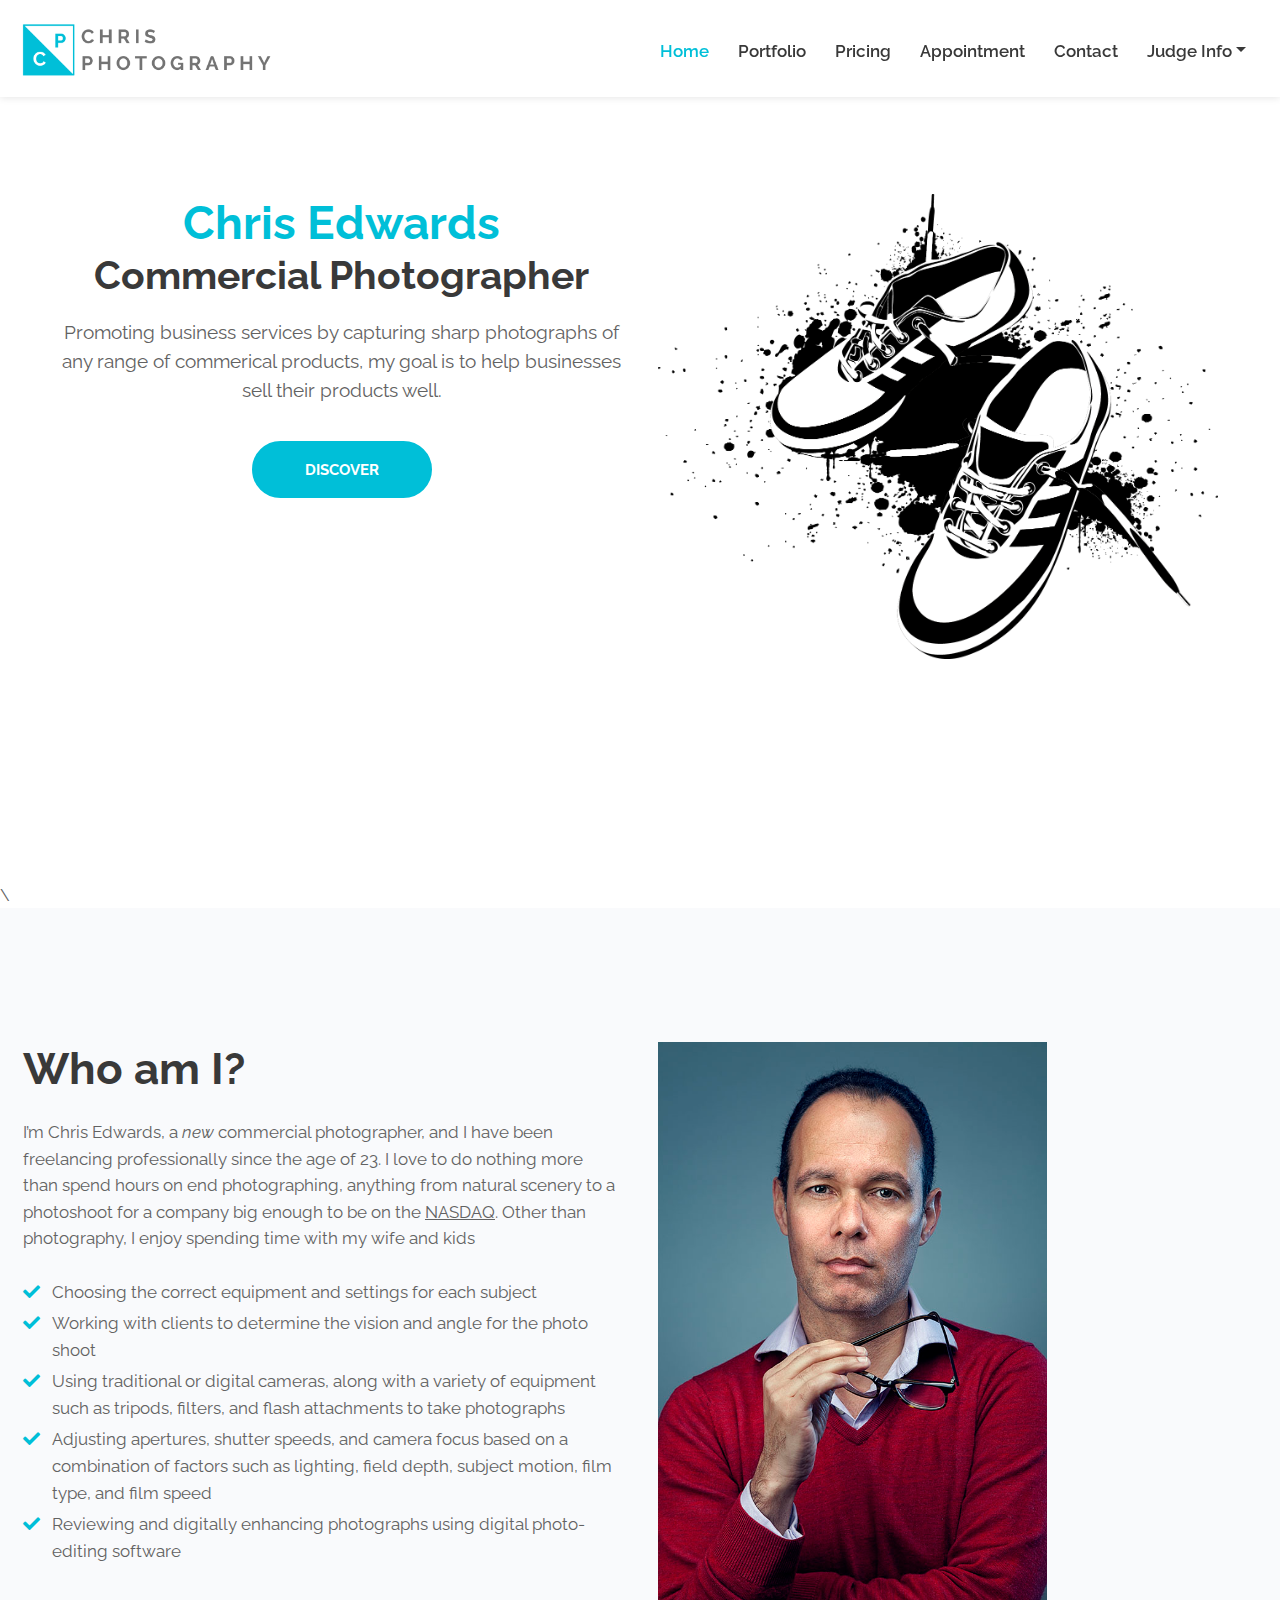
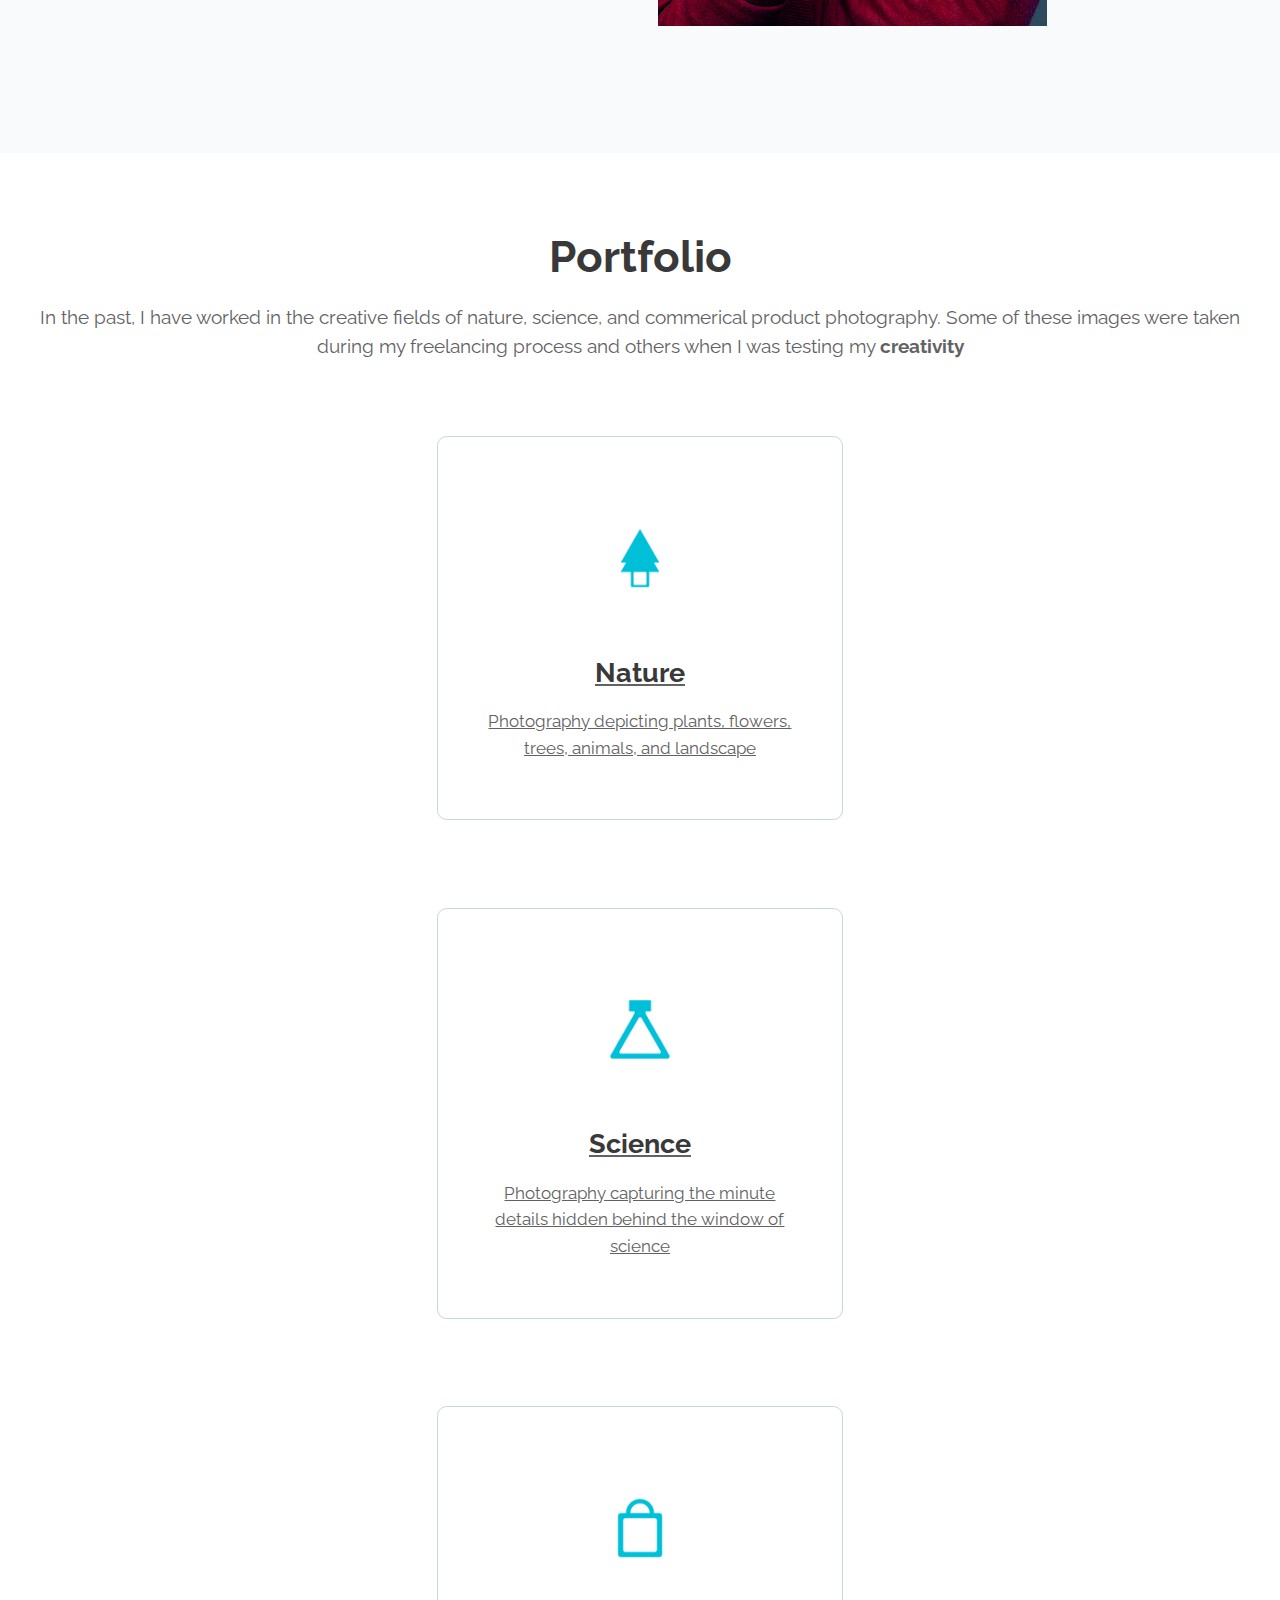
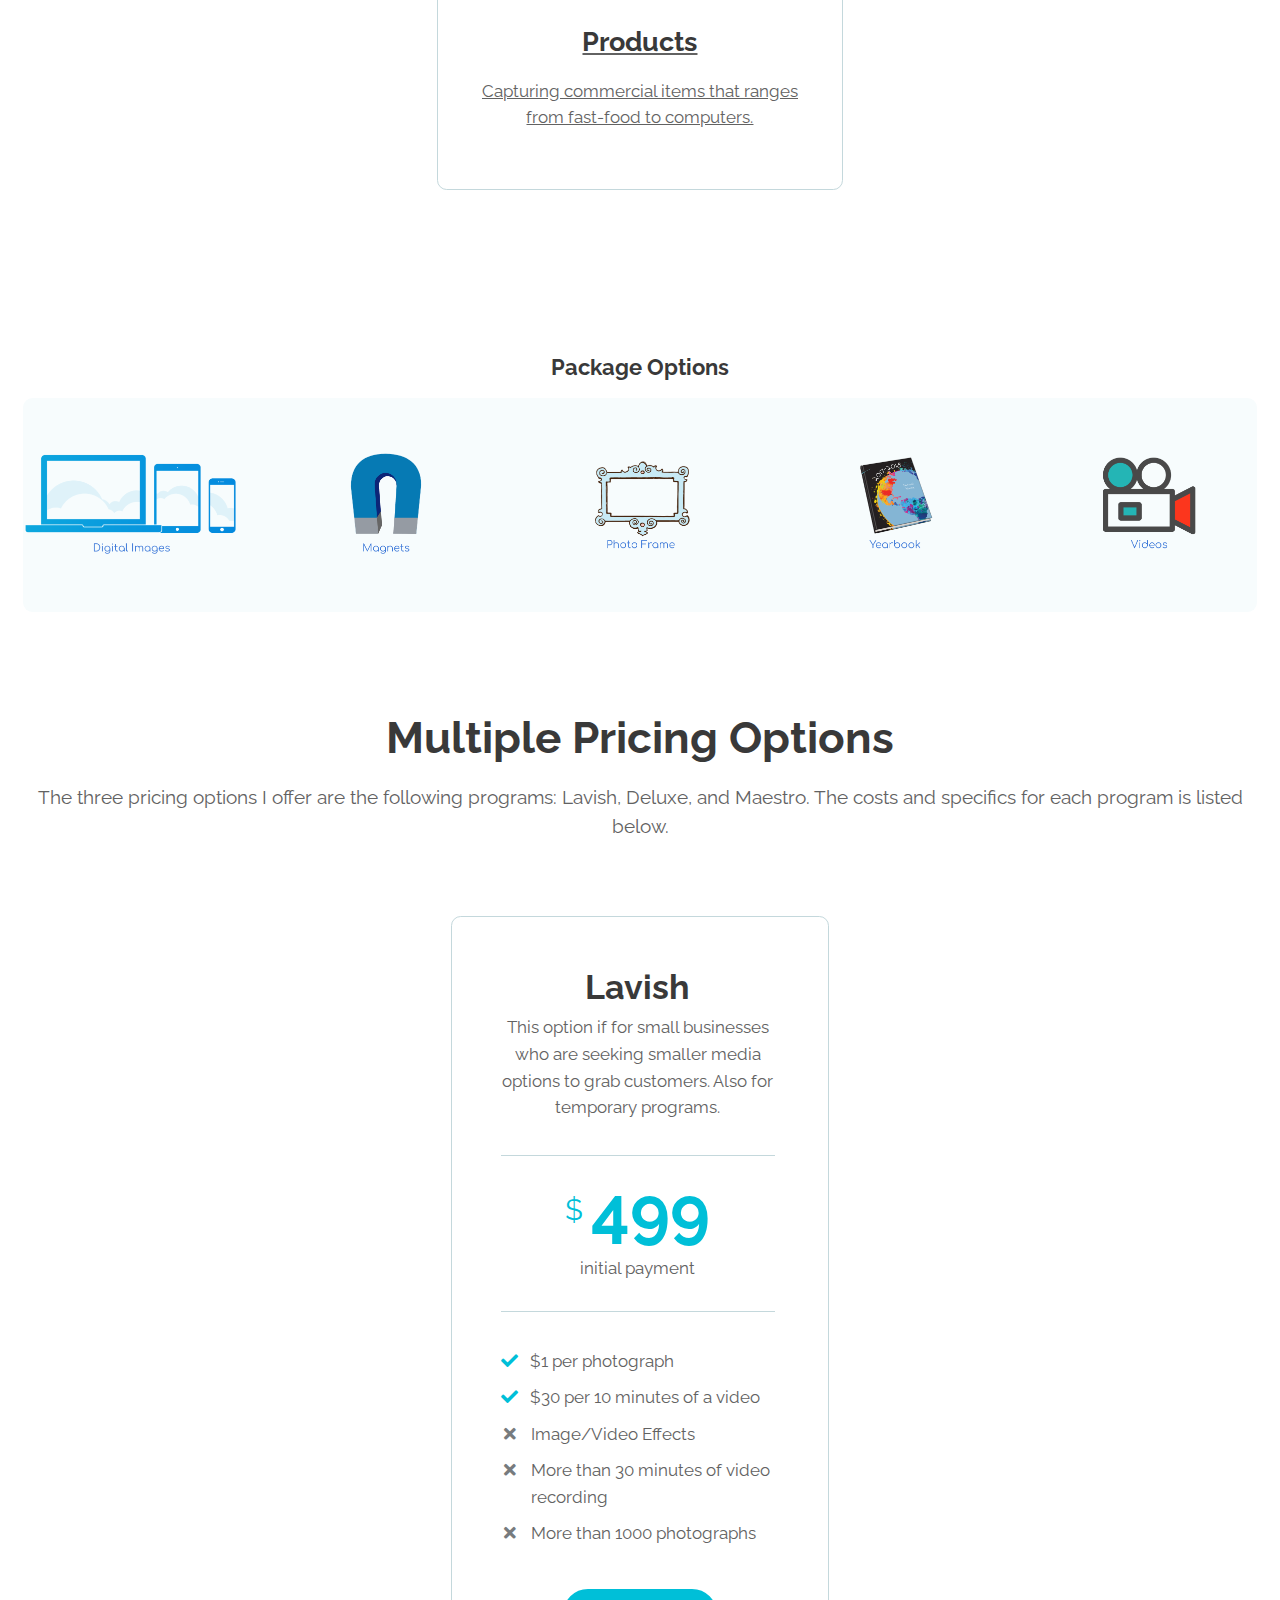
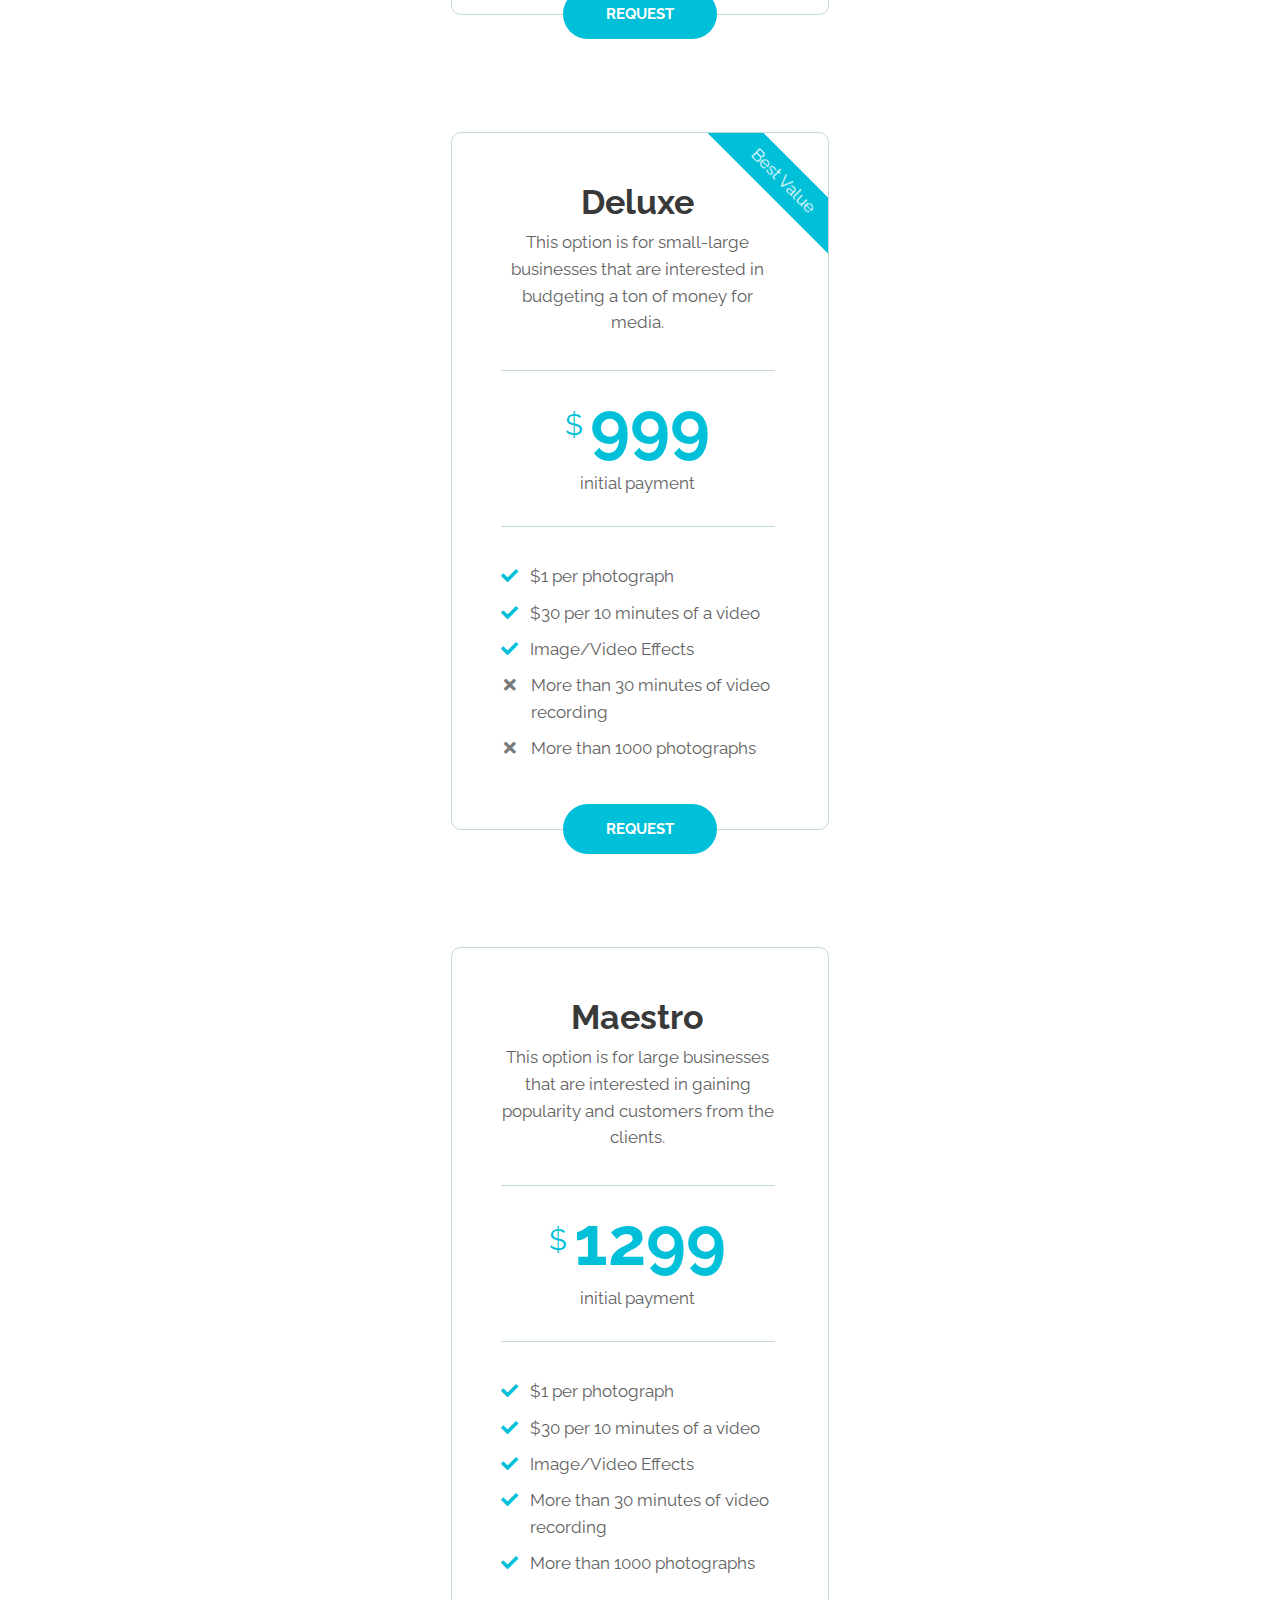
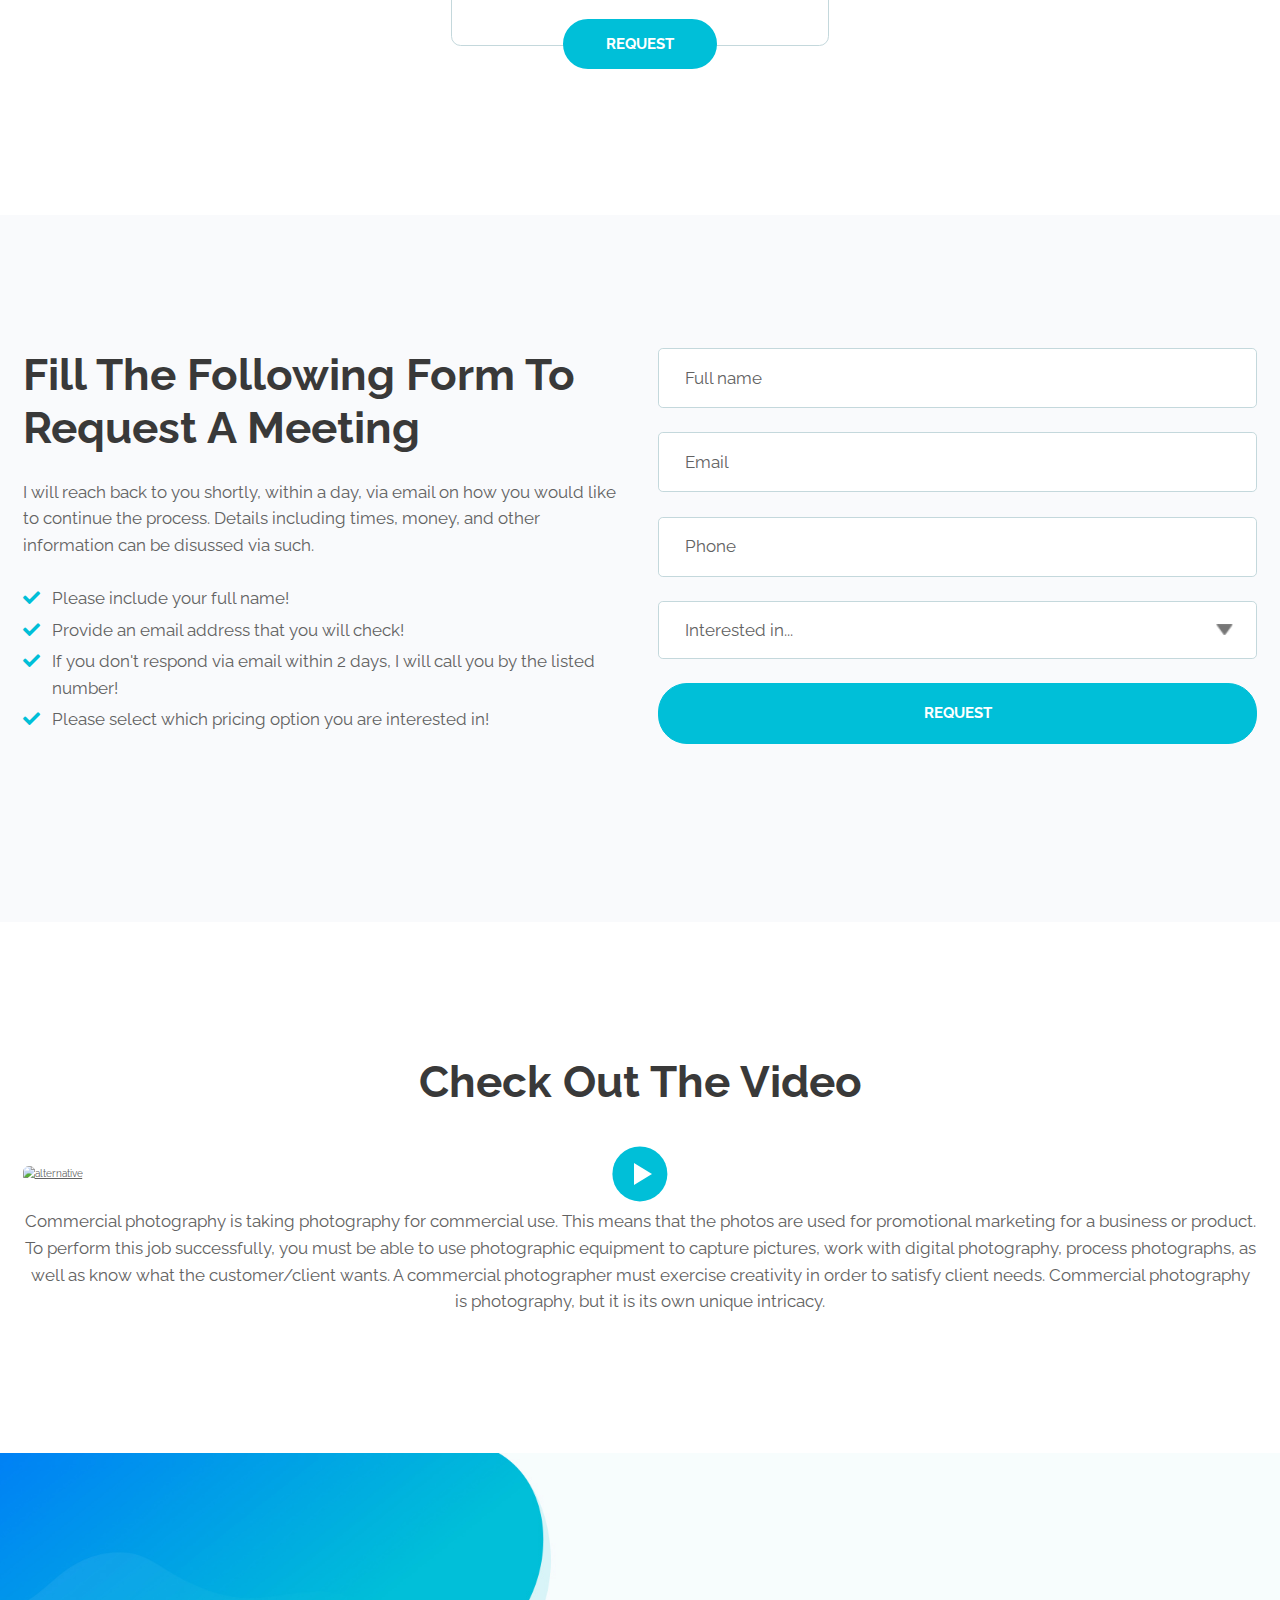
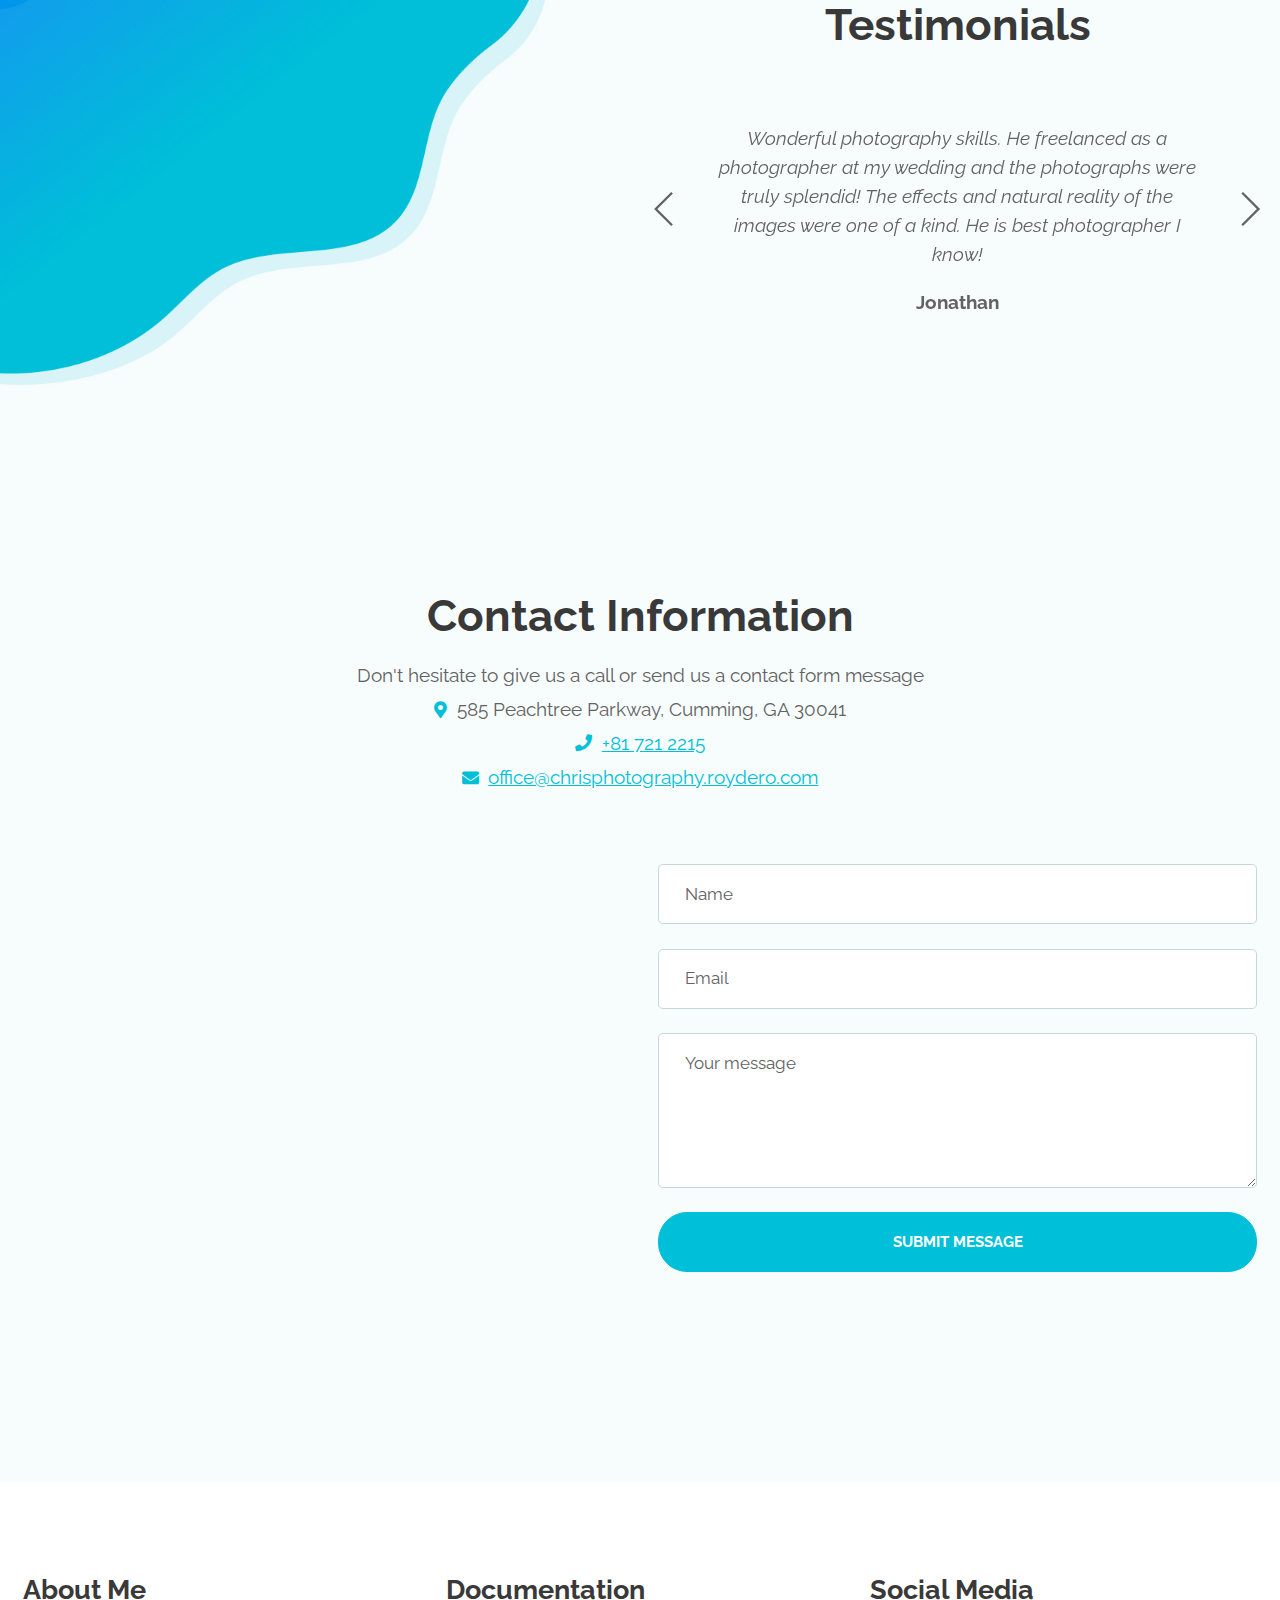
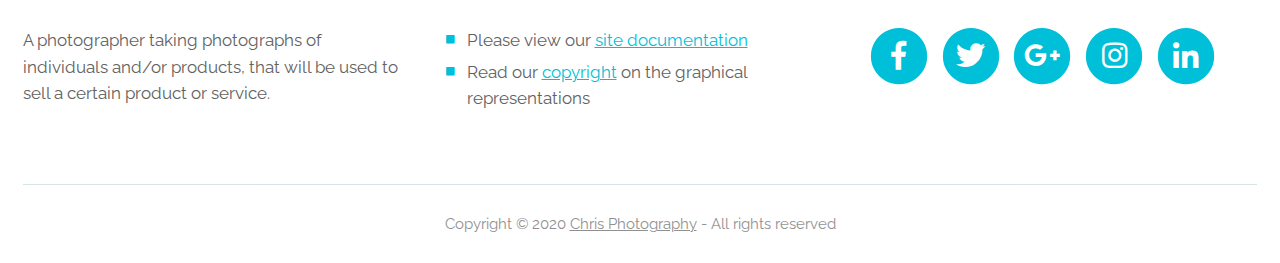
==== index.html @ a54a6b39 "final updates" ====
<!DOCTYPE html>
<html>
<head>
    <title>Chris Photography</title>
    <link href="https://fonts.googleapis.com/css?family=Raleway:400,400i,600,700,700i&subset=latin-ext" rel="stylesheet">
    <link href="css/bootstrap.css" rel="stylesheet">
    <link href="css/fontawesome-all.css" rel="stylesheet">
    <link href="css/swiper.css" rel="stylesheet">
	<link href="css/magnific-popup.css" rel="stylesheet">
	<link href="css/styles.css" rel="stylesheet">
    <link rel="icon" href="images/favicon-main.png">
</head>
<body data-spy="scroll" data-target=".fixed-top">
	<div class="spinner-wrapper">
        <div class="spinner">
            <div class="bounce1"></div>
            <div class="bounce2"></div>
            <div class="bounce3"></div>
        </div>
    </div>
    <nav class="navbar navbar-expand-lg navbar-dark navbar-custom fixed-top">
        <a class="navbar-brand logo-image" href="index.html"><img style="zoom: 50%" src="images/logo.PNG" alt="CHRIS 📸"></a>
        <button class="navbar-toggler" type="button" data-toggle="collapse" data-target="#navbarsExampleDefault" aria-controls="navbarsExampleDefault" aria-expanded="false" aria-label="Toggle navigation">
            <span class="navbar-toggler-awesome fas fa-bars"></span>
            <span class="navbar-toggler-awesome fas fa-times"></span>
        </button>
        <div class="collapse navbar-collapse" id="navbarsExampleDefault">
            <ul class="navbar-nav ml-auto">
                <li class="nav-item">
                    <a class="nav-link page-scroll" href="#header">Home <span class="sr-only">(current)</span></a>
                </li>
                <li class="nav-item">
                    <a class="nav-link page-scroll" href="#services">Portfolio</a>
                </li>
                <li class="nav-item">
                    <a class="nav-link page-scroll" href="#pricing">Pricing</a>
                </li>
                <li class="nav-item">
                    <a class="nav-link page-scroll" href="#request">Appointment</a>
                </li>
                <li class="nav-item">
                    <a class="nav-link page-scroll" href="#contact">Contact</a>
                </li>
                 <li class="nav-item dropdown">
                    <a class="nav-link dropdown-toggle page-scroll pointer"  id="navbarDropdown" role="button" aria-haspopup="true" aria-expanded="false">Judge Info</a>
                    <div class="dropdown-menu" aria-labelledby="navbarDropdown">
                        <a class="dropdown-item" href="documentation.html"><span class="item-text">Site Documentation</span></a>
                        <div class="dropdown-items-divide-hr"></div>
                        <a class="dropdown-item" href="copyright.html"><span class="item-text">Copyright</span></a>
                    </div>
                </li>
            </ul>
            <span class="nav-item social-icons">
                <span class="fa-stack">
                    <a href="https://www.facebook.com/">
                        <i class="fas fa-circle fa-stack-2x facebook"></i>
                        <i class="fab fa-facebook-f fa-stack-1x"></i>
                    </a>
                </span>
                <span class="fa-stack">
                    <a href="https://twitter.com/">
                        <i class="fas fa-circle fa-stack-2x twitter"></i>
                        <i class="fab fa-twitter fa-stack-1x"></i>
                    </a>
                </span>
            </span>
        </div>
    </nav>
    <header id="header" class="header">
        <div class="header-content">
            <div class="container">
                <div class="row">
                    <div class="col-lg-6">
                        <div class="text-container">
                            <h1><span class="turquoise">Chris Edwards</span><br> Commercial Photographer</h1>
                            <p class="p-large">Promoting business services by capturing sharp photographs of any range of commerical products, my goal is to help businesses sell their products well.  </p>
                            <a class="btn-solid-lg page-scroll" href="#about">DISCOVER</a>
                        </div> 
                    </div>
                    <div class="col-lg-6">
                        <div class="image-container">
                            <img  class="img-fluid" src="images/main-top.png" alt="alternative">
                        </div> 
                    </div> 
                </div> 
            </div> 
        </div> 
        <br><br><br><br>
    </header> 
    


   \
    <!--About Me page added -->
    <div id="about" class="form-1">
        <div class="container">
            <div class="row">
                <div  class="col-lg-6">
                    <div  class="text-container">
                        <h2>Who am I?</h2>
                        <p>I’m Chris Edwards, a <i> new </i> commercial photographer, and I have been freelancing professionally since the age of 23. I love to do nothing more than spend hours on end photographing, anything from natural scenery to a photoshoot for a company big enough to be on the <u>NASDAQ</u>. Other than photography, I enjoy spending time with my wife and kids 
                        </p>
                        <ul class="list-unstyled li-space-lg">
                            <li class="media">
                                <i class="fas fa-check"></i>
                                <div class="media-body">Choosing the correct equipment and settings for each subject  </div>
                            </li>
                            <li class="media">
                                <i class="fas fa-check"></i>
                                <div class="media-body">Working with clients to determine the vision and angle for the photo shoot  </div>
                            </li>
                            <li class="media">
                                <i class="fas fa-check"></i>
                                <div class="media-body">Using traditional or digital cameras, along with a variety of equipment such as tripods, filters, and flash attachments to take photographs </div>
                            </li>
                            <li class="media">
                                <i class="fas fa-check"></i>
                                <div class="media-body">Adjusting apertures, shutter speeds, and camera focus based on a combination of factors such as lighting, field depth, subject motion, film type, and film speed </div>
                            </li>
                            <li class="media">
                                <i class="fas fa-check"></i>
                                <div class="media-body">Reviewing and digitally enhancing photographs using digital photo-editing software </div>
                            </li>
                        </ul>
                    </div> 
                </div> 
                <div class="col-lg-6">
                    <div class="image-container">
                        <img style="max-width: 65%;" class="operate" src="images/picture.jpg" alt="alternative"> 
                       <center><img style="max-width: 65%;" class="operate1" src="images/picture.jpg" alt="alternative"> </center> 
                    </div>
                </div> 
            </div> 
        </div> 
    </div> 

    <div id="services" class="cards-1">
        <div class="container">
            <div class="row">
                <div class="col-lg-12">
                    <h2>Portfolio</h2>
                    <p class="p-heading p-large">In the past, I have worked in the creative fields of nature, science, and commerical product photography. Some of these images were taken during my freelancing process and others when I was testing my <b>creativity</b></p>
                </div> 
            </div> 
            <div class="row">
                <div id="hover-special" class="col-lg-12">
                    <a class=" popup-with-move-anim" href="#a"> <div class="card">
                        <img class="card-image" src="images/photography-a.png" alt="alternative">
                        <div class="card-body">

                            <h4 class="card-title">Nature</h4>
                            <p>Photography depicting plants, flowers, trees, animals, and landscape</p>
                        </div>
                    </div></a>           
                    <a class=" popup-with-move-anim" href="#b">  <div class="card">
                        <img class="card-image" src="images/photography-b.png" alt="alternative">
                        <div class="card-body">
                            <h4 class="card-title">Science</h4>
                            <p>Photography capturing the minute details hidden behind the window of science</p>
                        </div>
                    </div></a>
                  
                    <a class=" popup-with-move-anim" href="#c">  <div class="card">
                        <img class="card-image" src="images/photography-c.png" alt="alternative">
                        <div class="card-body">
                            <h4 class="card-title">Products</h4>
                            <p>Capturing commercial items that ranges from fast-food to computers. </p>
                        </div>
                    </div></a>
                    
                </div> 
            </div> 
        </div> 
    </div> 


    <div id="a" class="lightbox-basic zoom-anim-dialog mfp-hide">
        <div class="container">
            <div class="row">
                <button title="Close (Esc)" type="button" class="mfp-close x-button">×</button>
                <div class="row"> 
                    <div class="column"> </div> <div class="column"> </div> <div class="column"></div><div class="column"> </div>
                  </div>
            </div> 
        </div> 
    </div> 
    <div id="b" class="lightbox-basic zoom-anim-dialog mfp-hide">
        <div class="container">
            <div class="row">
                <button title="Close (Esc)" type="button" class="mfp-close x-button">×</button>
                <div class="columnB"> </div> <div class="columnB"> </div> <div class="columnB"></div><div class="columnB"> </div>
            </div> 
        </div> 
    </div> 
    <div id="c" class="lightbox-basic zoom-anim-dialog mfp-hide">
        <div class="container">
            <div class="row">
                <button title="Close (Esc)" type="button" class="mfp-close x-button">×</button>
                <div class="columnC"> </div> <div class="columnC"> </div> <div class="columnC"></div><div class="columnC"> </div>
            </div> 
        </div> 
    </div> 

    <div class="slider-1">
        <div class="container">
            <div class="row">
                <div class="col-lg-12">
                    <h5>Package Options</h5>
                    
                    
                    <div class="slider-container">
                        <div class="swiper-container image-slider">
                            <div class="swiper-wrapper">
                                <div class="swiper-slide">
                                    <div class="image-container">
                                        <img style="max-width: 100%;" class="img-responsive" src="images/packageA.png" alt="random company logo">
                                    </div>
                                </div>
                                <div class="swiper-slide">
                                    <div class="image-container">
                                        <img style="max-width: 100%;" class="img-responsive" src="images/packageB.png" alt="random company logo">
                                    </div>
                                </div>
                                <div class="swiper-slide">
                                    <div class="image-container">
                                        <img style="max-width: 100%;" class="img-responsive" src="images/packageC.png" alt="random company logo">
                                    </div>
                                </div>
                                <div class="swiper-slide">
                                    <div class="image-container">
                                        <img style="max-width: 100%;" class="img-responsive" src="images/packageD.png" alt="random company logo">
                                    </div>
                                </div>
                                <div class="swiper-slide">
                                    <div class="image-container">
                                        <img style="max-width: 100%;" class="img-responsive" src="images/packageE.png" alt="random company logo">
                                    </div>
                                </div>
                                <div class="swiper-slide">
                                    <div class="image-container">
                                        <img style="max-width: 100%;" class="img-responsive" src="images/packageF.png" alt="random company logo">
                                    </div>
                                </div>
                            </div> 
                        </div> 
                    </div> 
                </div> 
            </div> 
        </div> 
    </div> 
    <div id="pricing" class="cards-2">
        <div class="container">
            <div class="row">
                <div class="col-lg-12">
                    <h2>Multiple Pricing Options</h2>
                    <p class="p-heading p-large">The three pricing options I offer are the following programs: Lavish, Deluxe, and Maestro. The costs and specifics for each program is listed below.  </p>
                </div> 
            </div> 
            <div class="row">
                <div class="col-lg-12">

                    
                    <div class="card">
                        <div class="card-body">
                            <div class="card-title">Lavish</div>
                            <div class="card-subtitle">This option if for small businesses who are seeking smaller media options to grab customers. Also for temporary programs.  </div>
                            <hr class="cell-divide-hr">
                            <div class="price">
                                <span class="currency">$</span><span class="value">499</span>
                                <div class="frequency">initial payment</div>
                            </div>
                            <hr class="cell-divide-hr">
                            <ul class="list-unstyled li-space-lg">
                                <li class="media">
                                    <i class="fas fa-check"></i><div class="media-body">$1 per photograph</div>
                                </li>
                                <li class="media">
                                    <i class="fas fa-check"></i><div class="media-body">$30 per 10 minutes of a video</div>
                                </li>
                                <li class="media">
                                    <i class="fas fa-times"></i><div class="media-body">Image/Video Effects</div>
                                </li>
                                <li class="media">
                                    <i class="fas fa-times"></i><div class="media-body">More than 30 minutes of video recording</div>
                                </li>
                                <li class="media">
                                    <i class="fas fa-times"></i><div class="media-body">More than 1000 photographs</div>
                                </li>
                            </ul>
                            <div class="button-wrapper">
                                <a class="btn-solid-reg page-scroll" href="#request">REQUEST</a>
                            </div>
                        </div>
                    </div> 
                    
                        <div class="card">
                            <div class="label">
                                <p class="best-value">Best Value</p>
                            </div>
                            <div class="card-body">
                                <div class="card-title">Deluxe </div>
                                <div class="card-subtitle">This option is for small-large businesses that are interested in budgeting a ton of money for media.</div>
                                <hr class="cell-divide-hr">
                                <div class="price">
                                    <span class="currency">$</span><span class="value">999</span>
                                    <div class="frequency">initial payment</div>
                                </div>
                                <hr class="cell-divide-hr">
                                <ul class="list-unstyled li-space-lg">
                                   <li class="media">
                                    <i class="fas fa-check"></i><div class="media-body">$1 per photograph</div>
                                </li>
                                <li class="media">
                                    <i class="fas fa-check"></i><div class="media-body">$30 per 10 minutes of a video</div>
                                </li>
                                <li class="media">
                                    <i class="fas fa-check"></i><div class="media-body">Image/Video Effects</div>
                                </li>
                                <li class="media">
                                    <i class="fas fa-times"></i><div class="media-body">More than 30 minutes of video recording</div>
                                </li>
                                <li class="media">
                                    <i class="fas fa-times"></i><div class="media-body">More than 1000 photographs</div>
                                </li>
                                </ul>
                                <div class="button-wrapper">
                                    <a class="btn-solid-reg page-scroll" href="#request">REQUEST</a>
                                </div>
                            </div>
                        </div> 
                        
                    <div class="card">
                        <div class="card-body">
                            <div class="card-title">Maestro</div>
                            <div class="card-subtitle">This option is for large businesses that are interested in gaining popularity and customers from the clients. </div>
                            <hr class="cell-divide-hr">
                            <div class="price">
                                <span class="currency">$</span><span class="value">1299</span>
                                <div class="frequency">initial payment</div>
                            </div>
                            <hr class="cell-divide-hr">
                            <ul class="list-unstyled li-space-lg">
                                <li class="media">
                                <i class="fas fa-check"></i><div class="media-body">$1 per photograph</div>
                            </li>
                            <li class="media">
                                <i class="fas fa-check"></i><div class="media-body">$30 per 10 minutes of a video</div>
                            </li>
                            <li class="media">
                                <i class="fas fa-check"></i><div class="media-body">Image/Video Effects</div>
                            </li>
                            <li class="media">
                                <i class="fas fa-check"></i><div class="media-body">More than 30 minutes of video recording</div>
                            </li>
                            <li class="media">
                                <i class="fas fa-check"></i><div class="media-body">More than 1000 photographs</div>
                            </li>
                            </ul>
                            <div class="button-wrapper">
                                <a class="btn-solid-reg page-scroll" href="#request">REQUEST</a>
                            </div>
                        </div>
                    </div> 
                
                </div> 
            </div> 
        </div> 
    </div> 
    
    <div id="request" class="form-1">
        <div class="container">
            <div class="row">
                <div class="col-lg-6">
                    <div class="text-container">
                        <h2>Fill The Following Form To Request A Meeting</h2>
                        <p>I will reach back to you shortly, within a day, via email on how you would like to continue the process. Details including times, money, and other information can be disussed via such. </p>
                        <ul class="list-unstyled li-space-lg">
                            <li class="media">
                                <i class="fas fa-check"></i>
                                <div class="media-body"> Please include your full name!  </div>
                            </li>
                            <li class="media">
                                <i class="fas fa-check"></i>
                                <div class="media-body"> Provide an email address that you will check!  </div>
                            </li>
                            <li class="media">
                                <i class="fas fa-check"></i>
                                <div class="media-body">If you don't respond via email within 2 days, I will call you by the listed number!  </div>
                            </li>
                            <li class="media">
                                <i class="fas fa-check"></i>
                                <div class="media-body">Please select which pricing option you are interested in! </div>
                            </li>
                        </ul>
                    </div> 
                </div> 
                <div class="col-lg-6">

                    <div class="form-container">
                        <form id="requestForm" data-toggle="validator" data-focus="false">
                            <div class="form-group">
                                <input type="text" class="form-control-input" id="rname" name="rname" required>
                                <label class="label-control" for="rname">Full name</label>
                                <div class="help-block with-errors"></div>
                            </div>
                            <div class="form-group">
                                <input type="email" class="form-control-input" id="remail" name="remail" required>
                                <label class="label-control" for="remail">Email</label>
                                <div class="help-block with-errors"></div>
                            </div>
                            <div class="form-group">
                                <input type="text" class="form-control-input" id="rphone" name="rphone" required>
                                <label class="label-control" for="rphone">Phone</label>
                                <div class="help-block with-errors"></div>
                            </div>
                            <div class="form-group">
                                <select class="form-control-select" id="rselect" required>
                                    <option class="select-option" value="" disabled selected>Interested in...</option>
                                    <option class="select-option" value="Personal Loan">Lavish</option>
                                    <option class="select-option" value="Car Loan">Deluxe</option>
                                    <option class="select-option" value="House Loan">Maestro</option>
                                </select>
                                <div class="help-block with-errors"></div>
                            </div> 
                            <div class="form-group">
                                <button type="submit" class="form-control-submit-button">REQUEST</button>
                            </div>
                            <div class="form-message">
                                <div id="rmsgSubmit" class="h3 text-center hidden"></div>
                            </div>
                        </form>
                    </div> 
                    

                </div> 
            </div> 
        </div> 
    </div> 
    <div class="basic-3">
        <div class="container">
            <div class="row">
                <div class="col-lg-12">
                    <h2>Check Out The Video</h2>
                </div> 
            </div> 
            <div class="row">
                <div class="col-lg-12">
                    <div style="zoom: 60%;" class="image-container">
                        <div class="video-wrapper">
                            <a class="popup-youtube" href="https://www.youtube.com/watch?v=zrhsBmT14n4" data-effect="fadeIn">
                                <img class="img-fluid" src="https://blog.topazlabs.com/wp-content/uploads/2014/11/unnamed.jpg" alt="alternative">
                                <span class="video-play-button">
                                    <span></span>
                                </span>
                            </a>
                        </div> 
                    </div> 
                    <p>Commercial photography is taking photography for commercial use. This means that the photos are used for promotional marketing for a business or product. To perform this job successfully, you must be able to use photographic equipment to capture pictures, work with digital photography, process photographs, as well as know what the customer/client wants. A commercial photographer must exercise creativity in order to satisfy client needs. Commercial photography is photography, but it is its own unique intricacy.</p>
                </div> 
            </div> 
        </div> 
    </div> 
    <div class="slider-2">
        <div class="container">
            <div class="row">
                <div class="col-lg-6">
                    <br><br><br><br><br><br>
                </div> 
                <div class="col-lg-6">
                    <h2>Testimonials</h2>
                    <div class="slider-container">
                        <div class="swiper-container card-slider">
                            <div class="swiper-wrapper">
                                <div class="swiper-slide">
                                    <div class="card">
                                        <div class="card-body">
                                            <p class="testimonial-text">Wonderful photography skills. He freelanced as a photographer at my wedding and the photographs were truly splendid! The effects and natural reality of the images were one of a kind. He is best photographer I know!</p>
                                            <p class="testimonial-author">Jonathan</p>
                                        </div>
                                    </div>
                                </div> 
                                <div class="swiper-slide">
                                    <div class="card">
                                       
                                        <div class="card-body">
                                            <p class="testimonial-text">Best photographer I know! His photos are clean and sharp. In fact, he doesn't work for the money, he does it since he <b> loves </b> photography. The money is just for him to continue on with his passion. Definitely employ him! </p>
                                            <p class="testimonial-author">Mark</p>
                                        </div>
                                    </div>        
                                </div> 
                                <div class="swiper-slide">
                                    <div class="card">
                                       
                                        <div class="card-body">
                                            <p class="testimonial-text">A fine new lad! He used to take photographs of our experiments at the University. His photographs clearly helped us to analyze our scientific experiements and extract proper data. Wonderful work ethic and passion!</p>
                                            <p class="testimonial-author">Luke</p>
                                        </div>
                                    </div>        
                                </div> 
                            </div> 
                            <div class="swiper-button-next"></div>
                            <div class="swiper-button-prev"></div>
                        </div> 
                    </div> 
 
                </div> 
            </div> 
        </div> 
    </div> 

    <div id="contact" class="form-2">
        <div class="container">
            <div class="row">
                <div class="col-lg-12">
                    <h2>Contact Information</h2>
                    <ul class="list-unstyled li-space-lg">
                        <li class="address">Don't hesitate to give us a call or send us a contact form message</li>
                        <li><i class="fas fa-map-marker-alt"></i>585 Peachtree Parkway, Cumming, GA 30041</li>
                        <li><i class="fas fa-phone"></i><a class="turquoise" href="tel:003024630820">+81 721 2215</a></li>
                        <li><i class="fas fa-envelope"></i><a class="turquoise" href="mailto:office@chrisphotography.roydero.com">office@chrisphotography.roydero.com</a></li>
                    </ul>
                </div> 
            </div>
            <div class="row">
                <div class="col-lg-6">
                    <div class="map-responsive">
                        <iframe src="https://www.google.com/maps/embed/v1/place?q=585%20Peachtree%20Parkway%20Cumming,%20GA%2030041&zoom=17&key=AIzaSyCpnvqQ2kYwxbdiPGLDp5h8qqTsw_iHeYE" allowfullscreen></iframe>
                    </div>
                </div> 
                <div class="col-lg-6">
                    <form id="contactForm" data-toggle="validator" data-focus="false">
                        <div class="form-group">
                            <input type="text" class="form-control-input" id="cname" required>
                            <label class="label-control" for="cname">Name</label>
                            <div class="help-block with-errors"></div>
                        </div>
                        <div class="form-group">
                            <input type="email" class="form-control-input" id="cemail" required>
                            <label class="label-control" for="cemail">Email</label>
                            <div class="help-block with-errors"></div>
                        </div>
                        <div class="form-group">
                            <textarea class="form-control-textarea" id="cmessage" required></textarea>
                            <label class="label-control" for="cmessage">Your message</label>
                            <div class="help-block with-errors"></div>
                        </div>
                   
                        <div class="form-group">
                            <button type="submit" class="form-control-submit-button">SUBMIT MESSAGE</button>
                        </div>
                        <div class="form-message">
                            <div id="cmsgSubmit" class="h3 text-center hidden"></div>
                        </div>
                    </form>
                </div>
            </div> 
        </div> 
    </div> 

    <div class="footer">
        <div class="container">
            <div class="row">
                <div class="col-md-4">
                    <div class="footer-col">
                        <h4>About Me</h4>
                        <p>A photographer taking photographs of individuals and/or products, that will be used to sell a certain product or service. </p>
                    </div>
                </div> 
                <div class="col-md-4">
                    <div class="footer-col middle">
                        <h4>Documentation</h4>
                        <ul class="list-unstyled li-space-lg">
                            <li class="media">
                                <i class="fas fa-square"></i>
                                <div class="media-body">Please view our <a class="turquoise" href="#your-link"> site documentation</a></div>
                            </li>
                            <li class="media">
                                <i class="fas fa-square"></i>
                                <div class="media-body">Read our <a class="turquoise" href="copyright.html"> copyright</a> on the graphical representations</div>
                            </li>
                        </ul>
                    </div>
                </div> 
                <div class="col-md-4">
                    <div class="footer-col last">
                        <h4>Social Media</h4>
                        <span class="fa-stack">
                            <a href="https://www.facebook.com/">
                                <i class="fas fa-circle fa-stack-2x"></i>
                                <i class="fab fa-facebook-f fa-stack-1x"></i>
                            </a>
                        </span>
                        <span class="fa-stack">
                            <a href="https://twitter.com/">
                                <i class="fas fa-circle fa-stack-2x"></i>
                                <i class="fab fa-twitter fa-stack-1x"></i>
                            </a>
                        </span>
                        <span class="fa-stack">
                            <a href="https://myaccount.google.com/profile">
                                <i class="fas fa-circle fa-stack-2x"></i>
                                <i class="fab fa-google-plus-g fa-stack-1x"></i>
                            </a>
                        </span>
                        <span class="fa-stack">
                            <a href="https://www.instagram.com/">
                                <i class="fas fa-circle fa-stack-2x"></i>
                                <i class="fab fa-instagram fa-stack-1x"></i>
                            </a>
                        </span>
                        <span class="fa-stack">
                            <a href="https://www.linkedin.com/">
                                <i class="fas fa-circle fa-stack-2x"></i>
                                <i class="fab fa-linkedin-in fa-stack-1x"></i>
                            </a>
                        </span>
                    </div> 
                </div>
            </div> 
        </div> 
    </div>  
  


   
    <div class="copyright">
        <div class="container">
            <div class="row">
                <div class="col-lg-12">
                    <p class="p-small">Copyright © 2020 <a href="index.html">Chris Photography</a> - All rights reserved</p>
                </div> 
            </div> 
        </div>
    </div> 
    <script src="js/jquery.min.js"></script> 
    <script src="js/popper.min.js"></script> 
    <script src="js/bootstrap.min.js"></script> 
    <script src="js/jquery.easing.min.js"></script>
    <script src="js/swiper.min.js"></script> 
    <script src="js/jquery.magnific-popup.js"></script> 
    <script src="js/validator.min.js"></script> 
    <script src="js/scripts.js"></script> 
</body>
</html>
---- css/styles.css ----
body,
html {
	zoom: 110%;
    width: 100%;
	height: 100%;
}

body, p {
	color: #626262; 
	font: 400 0.875rem/1.375rem "Raleway", sans-serif;
}

.p-large {
	font: 400 1rem/1.5rem "Raleway", sans-serif;
}

.p-small {
	font: 400 0.75rem/1.25rem "Raleway", sans-serif;
}

.p-heading {
	margin-bottom: 3.875rem;
}

.li-space-lg li {
	margin-bottom: 0.25rem;
}

.indent {
	padding-left: 1.25rem;
}

h1 {
	color: #393939;
	font: 700 3rem/3.5rem "Raleway", sans-serif;
}

h2 {
	color: #393939;
	font: 700 2.25rem/2.75rem "Raleway", sans-serif;
}

h3 {
	color: #393939;
	font: 700 1.75rem/2rem "Raleway", sans-serif;
}

h4 {
	color: #393939;
	font: 700 1.375rem/1.875rem "Raleway", sans-serif;
}

h5 {
	color: #393939;
	font: 700 1.125rem/1.625rem "Raleway", sans-serif;
}

h6 {
	color: #393939;
	font: 700 1rem/1.5rem "Raleway", sans-serif;
}

a {
	color: #626262;
	text-decoration: underline;
}

a:hover {
	color: #626262;
	text-decoration: underline;
}

a.turquoise {
	color: #00bfd8;
}

a.white {
	color: #fff;
}

.testimonial-text {
	font: italic 400 1rem/1.5rem "Raleway", sans-serif;
}

.testimonial-author {
	font: 700 1rem/1.5rem "Raleway", sans-serif;
}

.turquoise {
	color: #00bfd8;
}

.btn-solid-reg {
	display: inline-block;
	padding: 1.1875rem 2.125rem 1.1875rem 2.125rem;
	border: 0.125rem solid #00bfd8;
	border-radius: 2rem;
	background-color: #00bfd8;
	color: #fff;
	font: 700 0.75rem/0 "Raleway", sans-serif;
	text-decoration: none;
	transition: all 0.2s;
}

.btn-solid-reg:hover {
	background-color: transparent;
	color: #00bfd8;
	text-decoration: none;
}

.btn-solid-lg {
	display: inline-block;
	padding: 1.375rem 2.625rem 1.375rem 2.625rem;
	border: 0.125rem solid #00bfd8;
	border-radius: 2rem;
	background-color: #00bfd8;
	color: #fff;
	font: 700 0.75rem/0 "Raleway", sans-serif;
	text-decoration: none;
	transition: all 0.2s;
}

.btn-solid-lg:hover {
	background-color: transparent;
	color: #00bfd8;
	text-decoration: none;
}

.btn-outline-reg {
	display: inline-block;
	padding: 1.1875rem 2.125rem 1.1875rem 2.125rem;
	border: 0.125rem solid #00bfd8;
	border-radius: 2rem;
	background-color: transparent;
	color: #00bfd8;
	font: 700 0.75rem/0 "Raleway", sans-serif;
	text-decoration: none;
	transition: all 0.2s;
}

.btn-outline-reg:hover {
	background-color: #00bfd8;
	color: #fff;
	text-decoration: none;
}

.btn-outline-lg {
	display: inline-block;
	padding: 1.375rem 2.625rem 1.375rem 2.625rem;
	border: 0.125rem solid #00bfd8;
	border-radius: 2rem;
	background-color: transparent;
	color: #00bfd8;
	font: 700 0.75rem/0 "Raleway", sans-serif;
	text-decoration: none;
	transition: all 0.2s;
}

.btn-outline-lg:hover {
	background-color: #00bfd8;
	color: #fff;
	text-decoration: none;
}

.btn-outline-sm {
	display: inline-block;
	padding: 1rem 1.625rem 0.875rem 1.625rem;
	border: 0.125rem solid #00bfd8;
	border-radius: 2rem;
	background-color: transparent;
	color: #00bfd8;
	font: 700 0.625rem/0 "Raleway", sans-serif;
	text-decoration: none;
	transition: all 0.2s;
}

.btn-outline-sm:hover {
	background-color: #00bfd8;
	color: #fff;
	text-decoration: none;
}

.form-group {
	position: relative;
	margin-bottom: 1.25rem;
}

.form-group.has-error.has-danger {
	margin-bottom: 0.625rem;
}

.form-group.has-error.has-danger .help-block.with-errors ul {
	margin-top: 0.375rem;
}

.label-control {
	position: absolute;
	top: 0.87rem;
	left: 1.375rem;
	color: #626262;
	opacity: 1;
	font: 400 0.875rem/1.375rem "Raleway", sans-serif;
	cursor: text;
	transition: all 0.2s ease;
}
@media screen and (-ms-high-contrast: active), screen and (-ms-high-contrast: none) {  
	.label-control {
		top: 0.9375rem;
	}
}

.form-control-input:focus + .label-control,
.form-control-input.notEmpty + .label-control,
.form-control-textarea:focus + .label-control,
.form-control-textarea.notEmpty + .label-control {
	top: 0.125rem;
	opacity: 1;
	font-size: 0.75rem;
	font-weight: 700;
}

.form-control-input,
.form-control-select {
	display: block; 
	width: 100%;
	padding-top: 1.0625rem;
	padding-bottom: 0.0625rem;
	padding-left: 1.3125rem;
	border: 1px solid #c4d8dc;
	border-radius: 0.25rem;
	background-color: #fff;
	color: #626262;
	font: 400 0.875rem/1.875rem "Raleway", sans-serif;
	transition: all 0.2s;
	-webkit-appearance: none; 
}

.form-control-select {
	padding-top: 0.5rem;
	padding-bottom: 0.5rem;
	height: 3rem;
}
@media screen and (-ms-high-contrast: active), screen and (-ms-high-contrast: none) {  
	.form-control-input {
		padding-top: 1.25rem;
		padding-bottom: 0.75rem;
		line-height: 1.75rem;
	}

	.form-control-select {
		padding-top: 0.875rem;
		padding-bottom: 0.75rem;
		height: 3.125rem;
		line-height: 2.125rem;
	}
}

select {
    -webkit-appearance: none;
	-moz-appearance: none;
	-ms-appearance: none;
    -o-appearance: none;
    appearance: none;
    background-image: url('../images/down-arrow.png');
    background-position: 96% 50%;
    background-repeat: no-repeat;
    outline: none;
}

select::-ms-expand {
    display: none; 
}

.form-control-textarea {
	display: block; 
	width: 100%;
	height: 8rem; 
	padding-top: 1.25rem;
	padding-left: 1.3125rem;
	border: 1px solid #c4d8dc;
	border-radius: 0.25rem;
	background-color: #fff;
	color: #626262;
	font: 400 0.875rem/1.75rem "Raleway", sans-serif;
	transition: all 0.2s;
}

.form-control-input:focus,
.form-control-select:focus,
.form-control-textarea:focus {
	border: 1px solid #a1a1a1;
	outline: none; 
}

.form-control-input:hover,
.form-control-select:hover,
.form-control-textarea:hover {
	border: 1px solid #a1a1a1;
}

.checkbox {
	font: 400 0.75rem/1.25rem "Raleway", sans-serif;
}

input[type='checkbox'] {
	vertical-align: -15%;
	margin-right: 0.375rem;
}
@media screen and (-ms-high-contrast: active), screen and (-ms-high-contrast: none) {  
	input[type='checkbox'] {
		vertical-align: -9%;
	}
}

.form-control-submit-button {
	display: inline-block;
	width: 100%;
	height: 3.125rem;
	border: 1px solid #00bfd8;
	border-radius: 1.5rem;
	background-color: #00bfd8;
	color: #fff;
	font: 700 0.75rem/1.75rem "Raleway", sans-serif;
	cursor: pointer;
	transition: all 0.2s;
}

.form-control-submit-button:hover {
	background-color: transparent;
	color: #00bfd8;
}
#rmsgSubmit.h3.text-center.tada.animated,
#cmsgSubmit.h3.text-center.tada.animated,
#pmsgSubmit.h3.text-center.tada.animated,
#rmsgSubmit.h3.text-center,
#cmsgSubmit.h3.text-center,
#pmsgSubmit.h3.text-center {
	display: block;
	margin-bottom: 0;
	color: #626262;
	font: 400 1.125rem/1rem "Raleway", sans-serif;
}

.help-block.with-errors .list-unstyled {
	color: #626262;
	font-size: 0.75rem;
	line-height: 1.125rem;
	text-align: left;
}

.help-block.with-errors ul {
	margin-bottom: 0;
}

@-webkit-keyframes tada {
	from {
		-webkit-transform: scale3d(1, 1, 1);
		-ms-transform: scale3d(1, 1, 1);
		transform: scale3d(1, 1, 1);
	}
	10%, 20% {
		-webkit-transform: scale3d(.9, .9, .9) rotate3d(0, 0, 1, -3deg);
		-ms-transform: scale3d(.9, .9, .9) rotate3d(0, 0, 1, -3deg);
		transform: scale3d(.9, .9, .9) rotate3d(0, 0, 1, -3deg);
	}
	30%, 50%, 70%, 90% {
		-webkit-transform: scale3d(1.1, 1.1, 1.1) rotate3d(0, 0, 1, 3deg);
		-ms-transform: scale3d(1.1, 1.1, 1.1) rotate3d(0, 0, 1, 3deg);
		transform: scale3d(1.1, 1.1, 1.1) rotate3d(0, 0, 1, 3deg);
	}
	40%, 60%, 80% {
		-webkit-transform: scale3d(1.1, 1.1, 1.1) rotate3d(0, 0, 1, -3deg);
		-ms-transform: scale3d(1.1, 1.1, 1.1) rotate3d(0, 0, 1, -3deg);
		transform: scale3d(1.1, 1.1, 1.1) rotate3d(0, 0, 1, -3deg);
	}
	to {
		-webkit-transform: scale3d(1, 1, 1);
		-ms-transform: scale3d(1, 1, 1);
		transform: scale3d(1, 1, 1);
	}
}

@keyframes tada {
	from {
		-webkit-transform: scale3d(1, 1, 1);
		-ms-transform: scale3d(1, 1, 1);
		transform: scale3d(1, 1, 1);
	}
	10%, 20% {
		-webkit-transform: scale3d(.9, .9, .9) rotate3d(0, 0, 1, -3deg);
		-ms-transform: scale3d(.9, .9, .9) rotate3d(0, 0, 1, -3deg);
		transform: scale3d(.9, .9, .9) rotate3d(0, 0, 1, -3deg);
	}
	30%, 50%, 70%, 90% {
		-webkit-transform: scale3d(1.1, 1.1, 1.1) rotate3d(0, 0, 1, 3deg);
		-ms-transform: scale3d(1.1, 1.1, 1.1) rotate3d(0, 0, 1, 3deg);
		transform: scale3d(1.1, 1.1, 1.1) rotate3d(0, 0, 1, 3deg);
	}
	40%, 60%, 80% {
		-webkit-transform: scale3d(1.1, 1.1, 1.1) rotate3d(0, 0, 1, -3deg);
		-ms-transform: scale3d(1.1, 1.1, 1.1) rotate3d(0, 0, 1, -3deg);
		transform: scale3d(1.1, 1.1, 1.1) rotate3d(0, 0, 1, -3deg);
	}
	to {
		-webkit-transform: scale3d(1, 1, 1);
		-ms-transform: scale3d(1, 1, 1);
		transform: scale3d(1, 1, 1);
	}
}

.tada {
	-webkit-animation-name: tada;
	animation-name: tada;
}

.animated {
	-webkit-animation-duration: 1s;
	animation-duration: 1s;
	-webkit-animation-fill-mode: both;
	animation-fill-mode: both;
}

.my-mfp-slide-bottom .zoom-anim-dialog {
	opacity: 0;
	transition: all 0.2s ease-out;
	-webkit-transform: translateY(-1.25rem) perspective(37.5rem) rotateX(10deg);
	-ms-transform: translateY(-1.25rem) perspective(37.5rem) rotateX(10deg);
	transform: translateY(-1.25rem) perspective(37.5rem) rotateX(10deg);
}
.my-mfp-slide-bottom.mfp-ready .zoom-anim-dialog {
	opacity: 1;
	-webkit-transform: translateY(0) perspective(37.5rem) rotateX(0); 
	-ms-transform: translateY(0) perspective(37.5rem) rotateX(0); 
	transform: translateY(0) perspective(37.5rem) rotateX(0); 
}
.my-mfp-slide-bottom.mfp-removing .zoom-anim-dialog {
	opacity: 0;
	-webkit-transform: translateY(-0.625rem) perspective(37.5rem) rotateX(10deg); 
	-ms-transform: translateY(-0.625rem) perspective(37.5rem) rotateX(10deg); 
	transform: translateY(-0.625rem) perspective(37.5rem) rotateX(10deg); 
}
.my-mfp-slide-bottom.mfp-bg {
	opacity: 0;
	transition: opacity 0.2s ease-out;
}
.my-mfp-slide-bottom.mfp-ready.mfp-bg {
	opacity: 0.8;
}
.my-mfp-slide-bottom.mfp-removing.mfp-bg {
	opacity: 0;
}

@-webkit-keyframes fadeIn {
	from {
		opacity: 0;
	}
	to {
		opacity: 1;
	}
}

@keyframes fadeIn {
	from {
		opacity: 0;
	}
	to {
		opacity: 1;
	}
}

.fadeIn {
	-webkit-animation: fadeIn 0.6s;
	animation: fadeIn 0.6s;
}

@-webkit-keyframes fadeOut {
	from {
		opacity: 1;
	}
	to {
		opacity: 0;
	}
}

@keyframes fadeOut {
	from {
		opacity: 1;
	}
	to {
		opacity: 0;
	}
}

.fadeOut {
	-webkit-animation: fadeOut 0.8s;
	animation: fadeOut 0.8s;
}


.spinner-wrapper {
	position: fixed;
	z-index: 999999;
	top: 0;
	right: 0;
	bottom: 0;
	left: 0;
	background: #fff;
}

.spinner {
	position: absolute;
	top: 50%; 
	left: 50%; 
	width: 3.75rem;
	height: 1.25rem;
	margin: -0.625rem 0 0 -1.875rem;  
	text-align: center;
}

.spinner > div {
	display: inline-block;
	width: 1rem;
	height: 1rem;
	border-radius: 100%;
	background-color: #00bfd8;
	-webkit-animation: sk-bouncedelay 1.4s infinite ease-in-out both;
	animation: sk-bouncedelay 1.4s infinite ease-in-out both;
}

.spinner .bounce1 {
	-webkit-animation-delay: -0.32s;
	animation-delay: -0.32s;
}

.spinner .bounce2 {
	-webkit-animation-delay: -0.16s;
	animation-delay: -0.16s;
}

@-webkit-keyframes sk-bouncedelay {
	0%, 80%, 100% { -webkit-transform: scale(0); }
	40% { -webkit-transform: scale(1.0); }
}

@keyframes sk-bouncedelay {
	0%, 80%, 100% { 
		-webkit-transform: scale(0);
		-ms-transform: scale(0);
		transform: scale(0);
	} 40% { 
		-webkit-transform: scale(1.0);
		-ms-transform: scale(1.0);
		transform: scale(1.0);
	}
}

.navbar-custom {
	background-color: #fff;
	box-shadow: 0 0.0625rem 0.375rem 0 rgba(0, 0, 0, 0.1);
	font: 600 0.875rem/0.875rem "Raleway", sans-serif;
	transition: all 0.2s;
}

.navbar-custom .navbar-brand.logo-image img {
    zoom: 20%;
}

.navbar-custom .navbar-brand.logo-text {
	font: 600 2rem/1.5rem "Raleway", sans-serif;
	color: #393939;
	text-decoration: none;
}

.navbar-custom .navbar-nav {
	margin-top: 0.75rem;
	margin-bottom: 0.5rem;
}

.navbar-custom .nav-item .nav-link {
	padding: 0.625rem 0.75rem 0.625rem 0.75rem;
	color: #393939;
	text-decoration: none;
	transition: all 0.2s ease;
}

.navbar-custom .nav-item .nav-link:hover,
.navbar-custom .nav-item .nav-link.active {
	color: #00bfd8;
}
.navbar-custom .dropdown:hover > .dropdown-menu {
	display: block; 
	min-width: auto;
	animation: fadeDropdown 0.2s; 
}

@keyframes fadeDropdown {
    0% {
        opacity: 0;
    }

    100% {
        opacity: 1;
    }
}

.navbar-custom .dropdown-toggle:focus { 
	outline: 0;
}

.navbar-custom .dropdown-menu {
	margin-top: 0;
	border: none;
	border-radius: 0.25rem;
	background-color: #fff;
}

.navbar-custom .dropdown-item {
	color: #393939;
	text-decoration: none;
}

.navbar-custom .dropdown-item:hover {
	background-color: #fff;
}

.navbar-custom .dropdown-item .item-text {
	font: 600 0.875rem/0.875rem "Raleway", sans-serif;
}

.navbar-custom .dropdown-item:hover .item-text {
	color: #00bfd8;
}

.navbar-custom .dropdown-items-divide-hr {
	width: 100%;
	height: 1px;
	margin: 0.75rem auto 0.725rem auto;
	border: none;
	background-color: #c4d8dc;
	opacity: 0.2;
}
.navbar-custom .social-icons {
	display: none;
}

.navbar-custom .navbar-toggler {
	border: none;
	color: #393939;
	font-size: 2rem;
}

.navbar-custom button[aria-expanded='false'] .navbar-toggler-awesome.fas.fa-times{
	display: none;
}

.navbar-custom button[aria-expanded='false'] .navbar-toggler-awesome.fas.fa-bars{
	display: inline-block;
}

.navbar-custom button[aria-expanded='true'] .navbar-toggler-awesome.fas.fa-bars{
	display: none;
}

.navbar-custom button[aria-expanded='true'] .navbar-toggler-awesome.fas.fa-times{
	display: inline-block;
	margin-right: 0.125rem;
}

.header {
	background-color: #fff;
}

.header .header-content {
	padding-top: 8rem;
	padding-bottom: 4rem;
	text-align: center;
}

.header .text-container {
	margin-bottom: 4rem;
}

.header h1 {
	zoom: 80%;
	margin-bottom: 1.125rem;
	font-size: 2.5rem;
	line-height: 3.125rem;
}

.header h1 span {
	zoom: 120%;
}
.header .p-large {
	margin-bottom: 1.875rem;
}

.slider-1 {
	padding-top: 2.25rem;
	padding-bottom: 2.125rem;
	text-align: center;
}

.slider-1 h5 {
	margin-bottom: 0.75rem;
}

.slider-1 .slider-container {
	padding-top: 2.75rem;
	padding-bottom: 2.75rem;
	border-radius: 0.5rem;
	background-color: #f7fcfd;
}

.cards-1 {
	padding-top: 4rem;
	padding-bottom: 1.625rem;
	text-align: center;
}

.cards-1 h2 {
	margin-bottom: 1rem;
}

.cards-1 .card {
	max-width: 21rem;
	margin-right: auto;
	margin-bottom: 4.5rem;
	margin-left: auto;
	padding: 3.25rem 2rem 2rem 2rem;
	border: 1px solid #c4d8dc;
	border-radius: 0.5rem;
	background: transparent;
}
.pointer:hover {cursor: pointer;}
.cards-1 .card-image {
	width: 6rem;
	height: 6rem;
	margin-right: auto;
	margin-bottom: 2rem;
	margin-left: auto;
}

.cards-1 .card-title {
	margin-bottom: 0.875rem;
}

.cards-1 .card-body {
	padding: 0;
}

.basic-1 {
	padding-top: 1.625rem;
	padding-bottom: 3.75rem;
}

.basic-1 .text-container {
	margin-bottom: 4rem;
}

.basic-1 h2 {
	margin-bottom: 1.375rem;
}

.basic-1 .btn-solid-reg {
	margin-top: 0.625rem;
}

.basic-2 {
	padding-top: 3.75rem;
	padding-bottom: 4rem;
}

.basic-2 .image-container {
	margin-bottom: 4rem;
}

.basic-2 h2 {
	margin-bottom: 1.375rem;
}

.basic-2 .list-unstyled .fas {
	color: #00bfd8;
	line-height: 1.375rem;
}

.basic-2 .list-unstyled .media-body {
	margin-left: 0.625rem;
}

.basic-2 .btn-solid-reg {
	margin-top: 0.625rem;
}

.lightbox-basic {
	margin: 2.5rem auto;
	padding: 2rem 1.5rem 2rem 1.5rem;
	border-radius: 0.25rem;
	background: #fff;
	text-align: left;
}

.lightbox-basic .container {
	padding-right: 0;
	padding-left: 0;
}

.lightbox-basic .image-container {
	max-width: 33.75rem;
	margin-right: auto;
	margin-bottom: 3rem;
	margin-left: auto;
}

.lightbox-basic h3 {
	margin-bottom: 0.5rem;
}

.lightbox-basic hr {
	width: 2.5rem;
	height: 0.125rem;
	margin-top: 0;
	margin-bottom: 1.25rem;
	margin-left: 0;
	border: 0;
	background-color: #00bfd8;
	text-align: left;
}

.lightbox-basic h4 {
	margin-bottom: 1rem;
}

.lightbox-basic .list-unstyled .fas {
	color: #00bfd8;
	line-height: 1.375rem;
}

.lightbox-basic .list-unstyled .media-body {
	margin-left: 0.625rem;
}

.lightbox-basic .btn-outline-reg,
.lightbox-basic .btn-solid-reg {
	margin-top: 0.75rem;
}
.lightbox-basic .btn-solid-reg.mfp-close {
	position: relative;
	width: auto;
	height: auto;
	color: #fff;
	opacity: 1;
}

.lightbox-basic .btn-solid-reg.mfp-close:hover {
	color: #00bfd8;
}

.lightbox-basic a.mfp-close.as-button {
	position: relative;
	width: auto;
	height: auto;
	margin-left: 0.375rem;
	color: #00bfd8;
	opacity: 1;
}

.lightbox-basic a.mfp-close.as-button:hover {
	color: #fff;
}
.lightbox-basic button.mfp-close.x-button {
	position: absolute;
	top: -0.125rem;
	right: -0.125rem;
	width: 2.75rem;
	height: 2.75rem;
	color: #707984;
}

.cards-2 {
	padding-top: 3rem;
	padding-bottom: 2.75rem;
	text-align: center;
}

.cards-2 h2 {
	margin-bottom: 1rem;
}

.cards-2 .card {
	display: block;
	max-width: 19.5rem;
	margin-right: auto;
	margin-bottom: 6rem;
	margin-left: auto;
	border: 1px solid #c4d8dc;
	border-radius: 0.5rem;
	vertical-align: top;
}

.cards-2 .card .card-body {
	padding: 2.5rem 2.75rem 1.875rem 2.5rem;
}

.cards-2 .card .card-title {
	margin-bottom: 0.625rem;
	color: #393939;
	font-weight: 700;
	font-size: 1.75rem;
	line-height: 2.25rem;
	text-align: center;
}

.cards-2 .card .card-subtitle {
	margin-bottom: 1.75rem;
}

.cards-2 .card .cell-divide-hr {
	height: 1px;
	margin-top: 0;
	margin-bottom: 0;
	border: none;
	background-color: #c4d8dc;
}

.cards-2 .card .price {
	padding-top: 0.875rem;
	padding-bottom: 1.5rem;
}

.cards-2 .card .value {
	color: #00bfd8;
	font-weight: 700;
	font-size: 3.5rem;
	line-height: 4rem;
	text-align: center;
}

.cards-2 .card .currency {
	margin-right: 0.375rem;
	color: #00bfd8;
	font-size: 1.5rem;
	vertical-align: 56%;
}

.cards-2 .card .frequency {
	margin-top: 0.25rem;
	font-size: 0.875rem;
	text-align: center;
}

.cards-2 .card .list-unstyled {
	margin-top: 1.875rem;
	margin-bottom: 1.625rem;
	text-align: left;
}

.cards-2 .card .list-unstyled.li-space-lg li {
	margin-bottom: 0.5rem;
}

.cards-2 .card .list-unstyled .fas {
	color: #00bfd8;
	line-height: 1.375rem;
}

.cards-2 .card .list-unstyled .fas.fa-times {
	margin-left: 0.1875rem;
	margin-right: 0.125rem;
	color: #777b7e;
}

.cards-2 .card .list-unstyled .media-body {
	margin-left: 0.625rem;
}

.cards-2 .card .button-wrapper {
	position: absolute;
	right: 0;
	bottom: -1.25rem;
	left: 0;
	text-align: center;
}

.cards-2 .card .btn-solid-reg:hover {
	background-color: #fff;
}
.cards-2 .card .label {
    position: absolute;
    top: 0;
    right: 0;
    width: 10.625rem;
    height: 10.625rem;
    overflow: hidden;
}

.cards-2 .card .label .best-value {
    position: relative;
	width: 13.75rem;
	padding: 0.3125rem 0 0.3125rem 4.125rem;
    background-color: #00bfd8;
	color: #fff;
    -webkit-transform: rotate(45deg) translate3d(0, 0, 0);
    -ms-transform: rotate(45deg) translate3d(0, 0, 0);
    transform: rotate(45deg) translate3d(0, 0, 0);
}


.form-1 {
	padding-top: 6.875rem;
	padding-bottom: 6.25rem;
	background-color: #f9fafc;
}

.form-1 h2 {
	margin-bottom: 1.25rem;
}

.form-1 .list-unstyled {
	margin-top: 1.375rem;
}

.form-1 .list-unstyled .fas {
	color: #00bfd8;
	line-height: 1.375rem;
}

.form-1 .list-unstyled .media-body {
	margin-left: 0.625rem;
}

.form-1 .text-container {
	margin-bottom: 3.5rem;
}

.basic-3 {
	padding-top: 6.875rem;
	padding-bottom: 6.125rem;
}

.basic-3 h2 {
	margin-bottom: 3rem;
	text-align: center;
}

.basic-3 .image-container {
	margin-bottom: 2.25rem;
}

.basic-3 .image-container img {
	border-radius: 0.5rem;
}

.basic-3 .video-wrapper {
	position: relative;
}
.basic-3 .video-play-button {
	position: absolute;
	z-index: 10;
	top: 50%;
	left: 50%;
	display: block;
	box-sizing: content-box;
	width: 2rem;
	height: 2.75rem;
	padding: 1.125rem 1.25rem 1.125rem 1.75rem;
	border-radius: 50%;
	-webkit-transform: translateX(-50%) translateY(-50%);
	-ms-transform: translateX(-50%) translateY(-50%);
	transform: translateX(-50%) translateY(-50%);
}
  
.basic-3 .video-play-button:before {
	content: "";
	position: absolute;
	z-index: 0;
	top: 50%;
	left: 50%;
	display: block;
	width: 4.75rem;
	height: 4.75rem;
	border-radius: 50%;
	background: #00bfd8;
	animation: pulse-border 1500ms ease-out infinite;
	-webkit-transform: translateX(-50%) translateY(-50%);
	-ms-transform: translateX(-50%) translateY(-50%);
	transform: translateX(-50%) translateY(-50%);
}
  
.basic-3 .video-play-button:after {
	content: "";
	position: absolute;
	z-index: 1;
	top: 50%;
	left: 50%;
	display: block;
	width: 4.375rem;
	height: 4.375rem;
	border-radius: 50%;
	background: #00bfd8;
	transition: all 200ms;
	-webkit-transform: translateX(-50%) translateY(-50%);
	-ms-transform: translateX(-50%) translateY(-50%);
	transform: translateX(-50%) translateY(-50%);
}
  
.basic-3 .video-play-button span {
	position: relative;
	display: block;
	z-index: 3;
	top: 0.375rem;
	left: 0.25rem;
	width: 0;
	height: 0;
	border-left: 1.625rem solid #fff;
	border-top: 1rem solid transparent;
	border-bottom: 1rem solid transparent;
}
  
@keyframes pulse-border {
	0% {
		transform: translateX(-50%) translateY(-50%) translateZ(0) scale(1);
		opacity: 1;
	}
	100% {
		transform: translateX(-50%) translateY(-50%) translateZ(0) scale(1.5);
		opacity: 0;
	}
}
.basic-3 p {
	text-align: center;
}

.slider-2 {
	padding-top: 7.5rem;
	padding-bottom: 7rem;
	background: url('../images/ayo-reversed.jpg') center center no-repeat;
	background-size: cover; 
}

.slider-2 .image-container {
	margin-bottom: 4rem;
}

.slider-2 h2 {
	margin-bottom: 2.5rem;
	text-align: center;
}

.slider-2 .slider-container {
	position: relative;
}

.slider-2 .swiper-container {
	position: static;
	width: 90%;
	text-align: center;
}

.slider-2 .swiper-button-prev:focus,
.slider-2 .swiper-button-next:focus {
	outline: none;
}

.slider-2 .swiper-button-prev {
	left: -0.5rem;
	background-image: url("data:image/svg+xml;charset=utf-8,%3Csvg%20xmlns%3D'http%3A%2F%2Fwww.w3.org%2F2000%2Fsvg'%20viewBox%3D'0%200%2028%2044'%3E%3Cpath%20d%3D'M0%2C22L22%2C0l2.1%2C2.1L4.2%2C22l19.9%2C19.9L22%2C44L0%2C22L0%2C22L0%2C22z'%20fill%3D'%23626262'%2F%3E%3C%2Fsvg%3E");
	background-size: 1.125rem 1.75rem;
}

.slider-2 .swiper-button-next {
	right: -0.5rem;
	background-image: url("data:image/svg+xml;charset=utf-8,%3Csvg%20xmlns%3D'http%3A%2F%2Fwww.w3.org%2F2000%2Fsvg'%20viewBox%3D'0%200%2028%2044'%3E%3Cpath%20d%3D'M27%2C22L27%2C22L5%2C44l-2.1-2.1L22.8%2C22L2.9%2C2.1L5%2C0L27%2C22L27%2C22z'%20fill%3D'%23626262'%2F%3E%3C%2Fsvg%3E");
	background-size: 1.125rem 1.75rem;
}

.slider-2 .card {
	position: relative;
	border: none;
	background-color: transparent;
}

.slider-2 .card-image {
	width: 7rem;
	height: 7rem;
	margin-right: auto;
	margin-bottom: 0.25rem;
	margin-left: auto;
	border-radius: 50%;
}

.slider-2 .card-body {
	padding-bottom: 0;
}

.slider-2 .testimonial-author {
	margin-bottom: 0;
}

.basic-4 {
	padding-top: 7rem;
	padding-bottom: 4rem;
	text-align: center;
}

.basic-4 h2 {
	margin-bottom: 1rem;
	text-align: center;
}

.basic-4 .team-member {
	max-width: 12.5rem;
	margin-right: auto;
	margin-bottom: 3.5rem;
	margin-left: auto;
}
.basic-4 .image-wrapper {
	overflow: hidden;
	margin-bottom: 1.5rem;
	border-radius: 50%;
}

.basic-4 .image-wrapper img {
	margin: 0;
	transition: all 0.3s;
}

.basic-4 .image-wrapper:hover img {
	-moz-transform: scale(1.15);
	-webkit-transform: scale(1.15);
	transform: scale(1.15);
} 
.basic-4 .team-member .p-large {
	margin-bottom: 0.25rem;
	font-size: 1.125rem;
}

.basic-4 .team-member .job-title {
	margin-bottom: 0.375rem;
}

.basic-4 .fa-stack {
	margin-top: 0.375rem;
	margin-right: 0.125rem;
	margin-left: 0.125rem;
	font-size: 0.875rem;
}

.basic-4 .fa-stack-2x {
	color: #00bfd8;
	transition: all 0.2s ease;
}

.basic-4 .fa-stack-1x {
	color: #fff;
	transition: all 0.2s ease;
}

.basic-4 .fa-stack:hover .fa-stack-2x {
	color: #00a7bd;
}

.basic-4 .fa-stack:hover .fa-stack-1x {
	color: #fff;
}

.form-2 {
	padding-top: 7rem;
	padding-bottom: 6.25rem;
	background: url('../images/contact-background.jpg') center center no-repeat;
	background-size: cover; 
}

.form-2 h2 {
	margin-bottom: 1rem;
	text-align: center;
}

.form-2 .list-unstyled {
	margin-bottom: 3.75rem;
	font-size: 1rem;
	line-height: 1.5rem;
	text-align: center;
}

.form-2 .list-unstyled .fas,
.form-2 .list-unstyled .fab {
	margin-right: 0.5rem;
	font-size: 0.875rem;
	color: #00bfd8;
}

.form-2 .list-unstyled .fa-phone {
	vertical-align: 3%;
}

.form-2 .map-responsive {
	position: relative;
	overflow: hidden;
	height: 0;
	margin-bottom: 4rem;
	padding-bottom: 70%;
	border-radius: 0.25rem;
}

.form-2 .map-responsive iframe {
	position: absolute;
	top: 0;
	left: 0;
	width: 100%;
	height: 100%;
	border: none; 
}

.footer {
	padding-top: 4.625rem;
	padding-bottom: 0.5rem;
}

.footer .footer-col {
	margin-bottom: 2.25rem;
}

.footer h4 {
	margin-bottom: 1rem;
}

.footer .list-unstyled .fas {
	color: #00bfd8;
	font-size: 0.5rem;
	line-height: 1.375rem;
}

.footer .list-unstyled .media-body {
	margin-left: 0.625rem;
}

.footer .fa-stack {
	margin-bottom: 0.75rem;
	margin-right: 0.5rem;
	font-size: 1.5rem;
}

.footer .fa-stack .fa-stack-1x {
    color: #fff;
	transition: all 0.2s ease;
}

.footer .fa-stack .fa-stack-2x {
	color: #00bfd8;
	transition: all 0.2s ease;
}

.footer .fa-stack:hover .fa-stack-1x {
	color: #fff;
}

.footer .fa-stack:hover .fa-stack-2x {
    color: #00a7bd;
}

.copyright {
	padding-top: 1rem;
	padding-bottom: 0.375rem;
	text-align: center;
}

.copyright .p-small {
	padding-top: 1.375rem;
	border-top: 1px solid #c4d8dc;
	opacity: 0.7;
}

a.back-to-top {
	position: fixed;
	z-index: 999;
	right: 0.75rem;
	bottom: 0.75rem;
	display: none;
	width: 2.625rem;
	height: 2.625rem;
	border-radius: 1.875rem;
	background: #00bfd8 url("../images/up-arrow.png") no-repeat center 47%;
	background-size: 1.125rem 1.125rem;
	text-indent: -9999px;
}

a:hover.back-to-top {
	background-color: #00a7bd; 
}

.ex-header {
	padding-top: 8rem;
	padding-bottom: 5rem;
	text-align: center;
}

.ex-basic-1 {
	padding-top: 2rem;
	padding-bottom: 0.875rem;
	background-color: #f7fcfd;
}

.ex-basic-1 .breadcrumbs {
	margin-bottom: 1.125rem;
}

.ex-basic-1 .breadcrumbs .fa {
	margin-right: 0.5rem;
	margin-left: 0.625rem;
}

.ex-basic-2 {
	padding-top: 4.75rem;
	padding-bottom: 4rem;
}

.ex-basic-2 h3 {
	margin-bottom: 1rem;
}

.ex-basic-2 .text-container {
	margin-bottom: 3.625rem;
}

.ex-basic-2 .text-container.last {
	margin-bottom: 0;
}

.ex-basic-2 .list-unstyled .fas {
	color: #00bfd8;
	font-size: 0.5rem;
	line-height: 1.375rem;
}

.ex-basic-2 .list-unstyled .media-body {
	margin-left: 0.625rem;
}

.ex-basic-2 .btn-outline-reg {
	margin-top: 1.75rem;
}

.ex-basic-2 .image-container-large {
	margin-bottom: 4rem;
}

.ex-basic-2 .image-container-large img {
	border-radius: 0.25rem;
}

.ex-basic-2 .image-container-small img {
	border-radius: 0.25rem;
}

.ex-basic-2 .text-container.dark-bg {
	padding: 1.625rem 1.5rem 0.75rem 2rem;
	background-color: #f9fafc;
}


@media (min-width: 1500px) {
	.p-heading {
		width: 85%;
		margin-right: auto;
		margin-left: auto;
	}
	
	.header .header-content {
		padding-top: 10.5rem;
	}
	::selection {
		background-color: cyan;
	  }
	.header h1 {
		font-size: 3rem;
		line-height: 3.5rem;
	}
	
	.slider-1 {
		padding-top: 3rem;
		padding-bottom: 2.875rem;
	}

	.slider-1 .slider-container {
		padding-right: 3.5rem;
		padding-left: 3.5rem;
	}
	#hover-special .card:hover {
	background-image: linear-gradient(white, #00bfd8);
		
	}
	#hover-special .card:hover p {
		color:black;
	}
	.basic-3 p {
		width: 85%;
		margin-right: auto;
		margin-left: auto;
	}
	
	.slider-2 .slider-container {
		width: 70%;
		margin-right: auto;
		margin-left: auto;
	}

	.slider-2 .swiper-container {
		width: 85%;
	}

	.slider-2 .swiper-button-prev {
		left: 1rem;
		width: 1.375rem;
		background-size: 1.375rem 2.125rem;
	}
	
	.slider-2 .swiper-button-next {
		right: 1rem;
		width: 1.375rem;
		background-size: 1.375rem 2.125rem;
	}
	
	.basic-4 .team-member {
		display: inline-block;
		width: 12.5rem;
		margin-right: 2rem;
		margin-left: 2rem;
		vertical-align: top;
	}
	
	.form-2 .list-unstyled li {
		display: inline-block;
		margin-right: 0.5rem;
		margin-left: 0.5rem;
	}

	.form-2 .list-unstyled .address {
		display: block;
	}
	
	.ex-header {
		padding-top: 11rem;
		padding-bottom: 9rem;
	}

	.ex-basic-2 .text-container.dark {
		padding: 2.5rem 3rem 2rem 3rem;
	}

	.ex-basic-2 .text-container.column {
		width: 90%;
		margin-right: auto;
		margin-left: auto;
	}
}

@media (min-width: 1300px) {
	.navbar-custom {
		padding: 2.125rem 1.5rem 2.125rem 2rem;
		box-shadow: none;
        background: transparent;
	}
	
	.navbar-custom .navbar-nav {
		margin-top: 0;
		margin-bottom: 0;
	}

	.navbar-custom .nav-item .nav-link {
		padding: 0.25rem 0.75rem 0.25rem 0.75rem;
		color: #fff;
		opacity: 0.8;
	}
	
	.navbar-custom .nav-item .nav-link:hover,
	.navbar-custom .nav-item .nav-link.active {
		color: #fff;
		opacity: 1;
	}

	.navbar-custom.top-nav-collapse {
        padding: 0.5rem 1.5rem 0.5rem 2rem;
		box-shadow: 0 0.0625rem 0.375rem 0 rgba(0, 0, 0, 0.1);
		background-color: #fff;
	}

	.navbar-custom.top-nav-collapse .nav-item .nav-link {
		color: #393939;
		opacity: 1;
	}
	
	.navbar-custom.top-nav-collapse .nav-item .nav-link:hover,
	.navbar-custom.top-nav-collapse .nav-item .nav-link.active {
		color: #00bfd8;
	}

	.navbar-custom .dropdown-menu {
		padding-top: 1rem;
		padding-bottom: 1rem;
		border-top: 0.75rem solid rgba(0, 0, 0, 0);
		border-radius: 0.25rem;
	}

	.navbar-custom.top-nav-collapse .dropdown-menu {
		border-top: 0.5rem solid rgba(0, 0, 0, 0);
		box-shadow: 0 0.375rem 0.375rem 0 rgba(0, 0, 0, 0.02);
	}

	.navbar-custom .dropdown-item {
		padding-top: 0.25rem;
		padding-bottom: 0.25rem;
	}

	.navbar-custom .dropdown-items-divide-hr {
		width: 84%;
	}

	.navbar-custom .social-icons {
		display: block;
		margin-left: 0.5rem;
	}

	.navbar-custom .fa-stack {
		margin-bottom: 0.1875rem;
		margin-left: 0.25rem;
		font-size: 0.75rem;
	}
	
	.navbar-custom .fa-stack-2x {
		color: #00bfd8;
		transition: all 0.2s ease;
	}
	
	.navbar-custom .fa-stack-1x {
		color: #fff;
		transition: all 0.2s ease;
	}

	.navbar-custom .fa-stack:hover .fa-stack-2x {
		color: #fff;
	}

	.navbar-custom .fa-stack:hover .fa-stack-1x {
		color: #00bfd8;
	}

	.navbar-custom.top-nav-collapse .fa-stack-2x {
		color: #00bfd8;
	}
	
	.navbar-custom.top-nav-collapse .fa-stack-1x {
		color: #fff;
	}

	.navbar-custom.top-nav-collapse .fa-stack:hover .fa-stack-2x {
		color: #00a7bd;
	}
	
	.navbar-custom.top-nav-collapse .fa-stack:hover .fa-stack-1x {
		color: #fff;
	}
	
	.p-heading {
		width: 65%;
	}
	
	.header {
		background: url('../images/header-background.jpg') center center no-repeat;
		background-size: cover; 
	}

	.header .header-content {
		padding-top: 11.5rem;
		text-align: left;
	}

	.header .text-container {
		margin-top: 3rem;
		margin-bottom: 0;
	}
	
	.cards-1 .card {
		display: inline-block;
		max-width: 17.125rem;
		vertical-align: top;
	}

	.cards-1 .col-lg-12 div.card:nth-child(3n+2) {
		margin-right: 2rem;
		margin-left: 2rem;
	}
	
	.basic-1 .text-container {
		margin-top: 3.875rem;
		margin-bottom: 0;
	}
	
	.basic-2 .image-container {
		margin-bottom: 0;
	}

	.basic-2 .text-container {
		margin-top: 3.125rem;
	}
	
	.lightbox-basic {
		max-width: 62.5rem;
		padding: 2.5rem 2.5rem 2.5rem 2.5rem;
	}

	.lightbox-basic .image-container {
		max-width: 100%;
		margin-right: 2rem;
		margin-bottom: 0;
		margin-left: 0.5rem;
	}
	
	.lightbox-basic h3 {
		margin-top: 0.5rem;
	}
	
	.cards-2 .card {
		display: inline-block;
		width: 17.125rem;
		max-width: 100%;
		margin-right: 1rem;
		margin-left: 1rem;
	}
	
	.form-1 {
		padding-top: 7.5rem;
	}

	.form-1 .text-container {
		margin-top: 1.5rem;
		margin-bottom: 0;
	}
	
	.basic-3 .image-container {
		max-width: 53.125rem;
		margin-right: auto;
		margin-left: auto;
	}

	.basic-3 p {
		width: 65%;
	}
	
	.slider-2 {
		padding-bottom: 7.5rem;
	}

	.slider-2 .image-container {
		margin-bottom: 0;
	}

	.slider-2 .slider-container {
		width: 88%;
	}

	.slider-2 .swiper-container {
		width: 82%;
	}
	
	.form-2 .map-responsive {
		margin-bottom: 0;
	}
	
	.ex-header {
		background: url('../images/ex-header-background.jpg') center center no-repeat;
		background-size: cover;
	}

	.ex-header h1 {
		width: 80%;
		margin-right: auto;
		margin-left: auto;
	}

	.ex-basic-2 {
		padding-bottom: 5rem;
	}

	.ex-basic-2 .text-container.column {
		margin-bottom: 0;
	}
}
@media (max-width: 1100px) {
	.operate {
		display: none;
	}
	.operate1 {
		display: block;
	}
}
@media (min-width: 1100px) {
	.operate {
		display: block;
	}
	.operate1 {
		display: none;
	}
}
@media (min-width: 1500px) {
	.navbar-custom {
		padding: 2.125rem 5rem 2.125rem 5rem;
	}

	.navbar-custom.top-nav-collapse {
        padding: 0.5rem 5rem 0.5rem 5rem;
	}
	
	.p-heading {
		width: 55%;
	}
	
	.header .header-content {
		padding-top: 12.5rem;
	}

	.header .text-container {
		margin-top: 5.375rem;
		margin-left: 1rem;
		margin-right: 2rem;
	}

	.header .image-container {
		margin-left: 2rem;
		margin-right: 1rem;
	}
	
	.slider-1 .slider-container {
		margin-right: 3rem;
		margin-left: 3rem;
		padding-right: 2.5rem;
		padding-left: 2.5rem;
	}
	
	.cards-1 .card {
		max-width: 21rem;
	}

	.cards-1 .col-lg-12 div.card:nth-child(3n+2) {
		margin-right: 2.875rem;
		margin-left: 2.875rem;
	}
	
	.basic-1 .text-container {
		margin-top: 6.125rem;
		margin-right: 4rem;
		margin-left: 1rem;
	}
	
	.basic-2 .text-container {
		margin-top: 5.375rem;
		margin-right: 1rem;
		margin-left: 4rem;
	}
	
	.cards-2 .card {
		width: 19.5rem;
		margin-right: 1.625rem;
		margin-left: 1.625rem;
	}
	
	.form-1 .text-container {
		margin-right: 1.5rem;
		margin-left: 6rem;
	}

	.form-1 form {
		margin-right: 6rem;
		margin-left: 1.5rem;
	}
	
	.basic-3 p {
		width: 55%;
	}
	
	.slider-2 h2 {
		margin-top: 3.5rem;
	}
	
	.basic-4 .team-member {
		margin-right: 2.25rem;
		margin-left: 2.25rem;
	}
	
	.form-2 .map-responsive {
		max-width: 31rem;
		margin-right: auto;
		margin-left: auto;
	}

	.form-2 #contactForm {
		max-width: 31rem;
		margin-right: auto;
		margin-left: auto;
	}
	
	.footer .footer-col {
		width: 90%;
	}

	.footer .footer-col.middle {
		margin-right: auto;
		margin-left: auto;
	}

	.footer .footer-col.last {
		margin-right: 0;
		margin-left: auto;
	}
	
	.ex-header h1 {
		width: 60%;
		margin-right: auto;
		margin-left: auto;
	}

	.ex-basic-2 .form-container {
		margin-left: 1.75rem;
	}

	.ex-basic-2 .image-container-small {
		margin-left: 1.75rem;
	}
}
* {
	box-sizing: border-box;
  }
  .header {
	text-align: center;
	padding: 32px;
  }
  
  .row {
	display: -ms-flexbox; /* IE10 */
	display: flex;
	-ms-flex-wrap: wrap; /* IE10 */
	flex-wrap: wrap;
	padding: 0 4px;
  }
  figure.snip0016 {
	color: #fff;
	position: relative;
	overflow: hidden;
  margin: auto;
  margin-top: 10px;
	background: #000000;
	text-align: left;
  }
  figure.snip0016 * {
	box-sizing: border-box;
  }
  figure.snip0016 img {
	max-width: 100%;
	opacity: 1;
	width: 100%;
	transition: opacity 0.35s;
  }
  figure.snip0016 figcaption {
  display: flex;
	justify-content: center;
	align-items: center;
	position: absolute;
	bottom: 0;
	left: 0;
  
	width: 100%;
	height: 100%;
  }
  figure.snip0016 figcaption::before {
	position: absolute;
	top: 30px;
	right: 30px;
	bottom: 30px;
	left: 100%;
	border-left: 4px solid #00bfd8;
	content: '';
	opacity: 0;
	background-color: rgba(255, 255, 255, 0.5);
	transition: all 0.5s;
	transition-delay: 0.6s;
  }
  figure.snip0016 h2 {
	margin: 0 0 5px;
	opacity: 0;
	-webkit-transition: opacity 0.35s, -webkit-transform 0.35s;
	transition: opacity 0.35s,-webkit-transform 0.35s,-moz-transform 0.35s,-o-transform 0.35s,transform 0.35s;
  }
  figure.snip0016 h2 {
	word-spacing: -0.15em;
	font-weight: 300;
	transform: translate3d(30%, 0%, 0);
	transition-delay: 0.3s;
  }
  
  figure.snip0016:hover img {
	opacity: 0.3;
  }
  figure.snip0016:hover figcaption h2 {
	  color: #00bfd8;
	opacity: 1;
	transform: translate3d(0%, 0%, 0);
	transition-delay: 0.4s;
  }
  
  figure.snip0016:hover figcaption::before {
	background: rgba(255, 255, 255, 0);
	left: 30px;
	opacity: 1;
	transition-delay: 0s;
  }
  /* Create four equal columns that sits next to each other */
  .column {
	-ms-flex: 25%; /* IE10 */
	flex: 25%;
	max-width: 25%;
	padding: 0 4px;
  }
  
  /* Responsive layout - makes a two column-layout instead of four columns */
  @media screen and (max-width: 800px) {
	.column {
	  -ms-flex: 50%;
	  flex: 50%;
	  max-width: 50%;
	}
  }
  
  /* Responsive layout - makes the two columns stack on top of each other instead of next to each other */
  @media screen and (max-width: 600px) {
	.column {
	  -ms-flex: 100%;
	  flex: 100%;
	  max-width: 100%;
	}
  }

  /* Create four equal columns that sits next to each other */
  .columnB {
	-ms-flex: 25%; /* IE10 */
	flex: 25%;
	max-width: 25%;
	padding: 0 4px;
  }
  
  /* Responsive layout - makes a two column-layout instead of four columns */
  @media screen and (max-width: 800px) {
	.columnB {
	  -ms-flex: 50%;
	  flex: 50%;
	  max-width: 50%;
	}
  }
  
  /* Responsive layout - makes the two columns stack on top of each other instead of next to each other */
  @media screen and (max-width: 600px) {
	.columnB {
	  -ms-flex: 100%;
	  flex: 100%;
	  max-width: 100%;
	}
  }
    /* Create four equal columns that sits next to each other */
	.columnC {
		-ms-flex: 25%; /* IE10 */
		flex: 25%;
		max-width: 25%;
		padding: 0 4px;
	  }
	  
	  /* Responsive layout - makes a two column-layout instead of four columns */
	  @media screen and (max-width: 800px) {
		.columnC {
		  -ms-flex: 50%;
		  flex: 50%;
		  max-width: 50%;
		}
	  }
	  
	  /* Responsive layout - makes the two columns stack on top of each other instead of next to each other */
	  @media screen and (max-width: 600px) {
		.columnC {
		  -ms-flex: 100%;
		  flex: 100%;
		  max-width: 100%;
		}
	  }
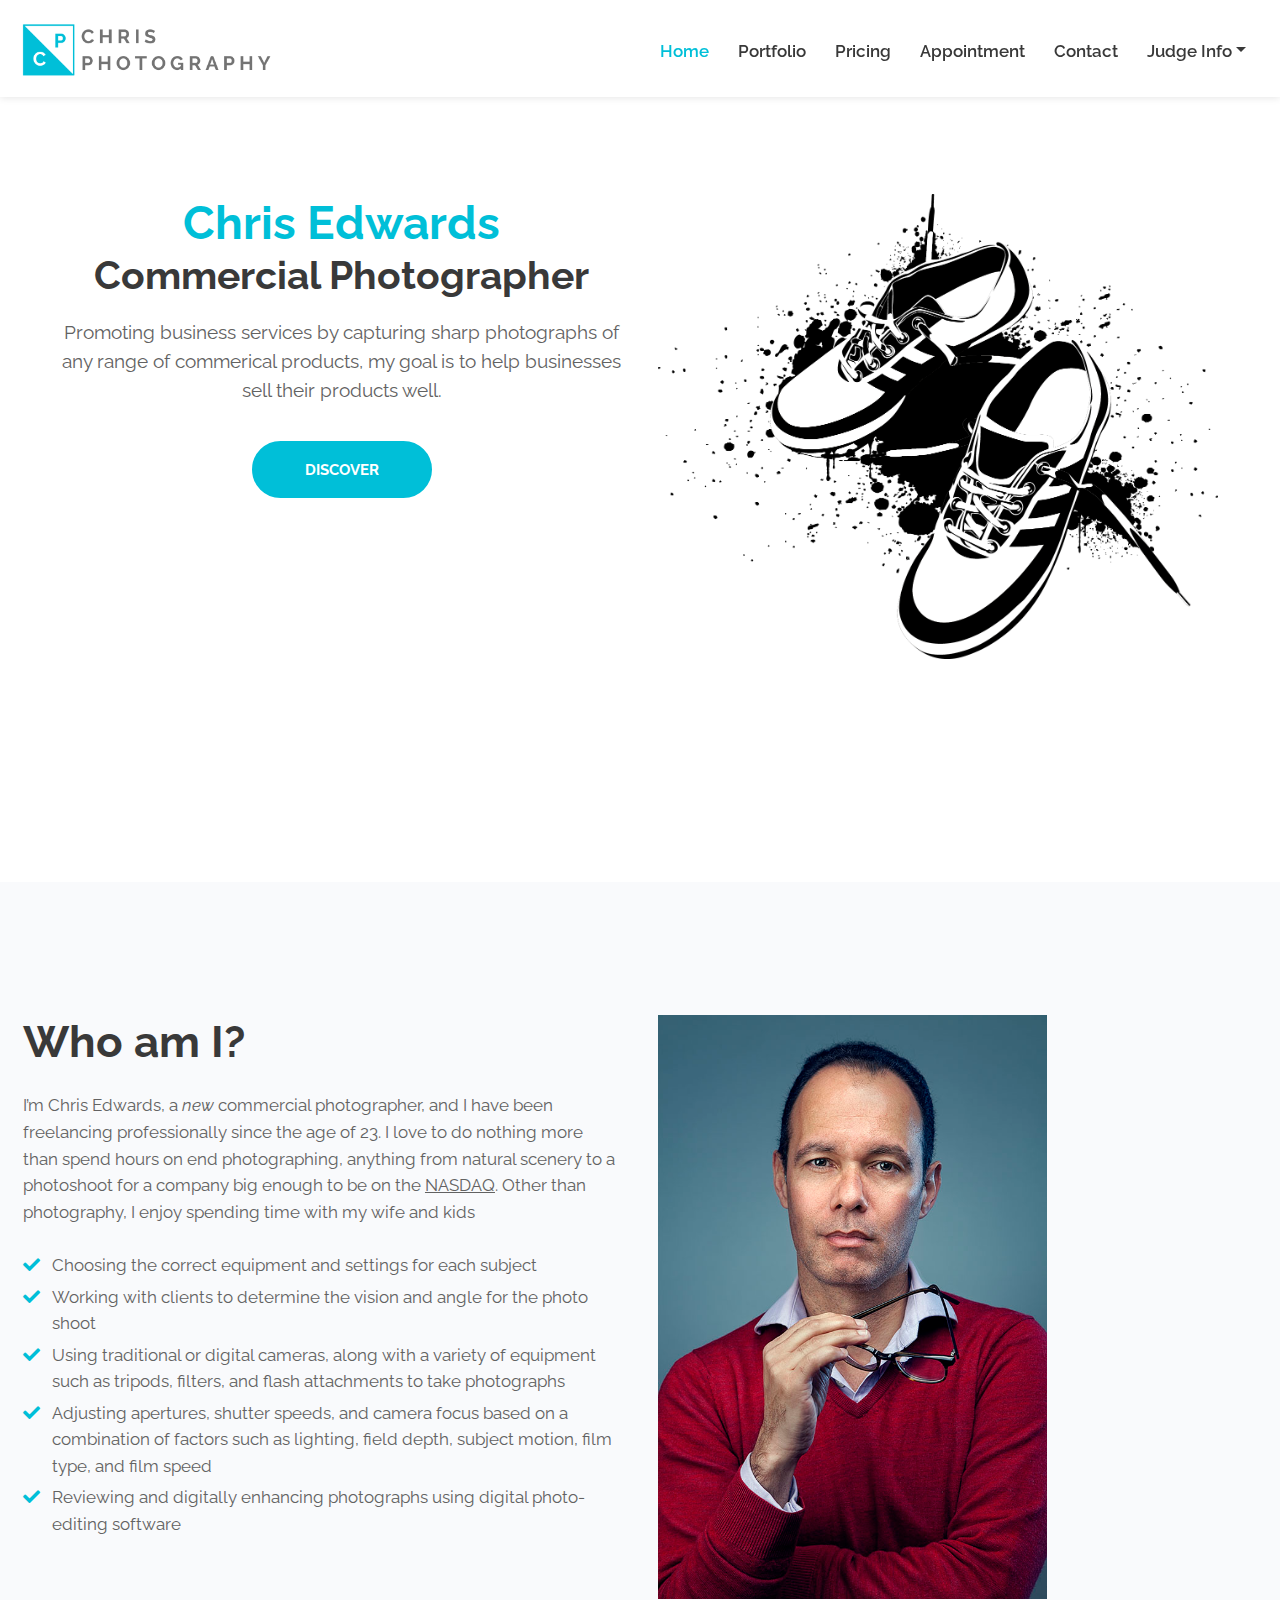
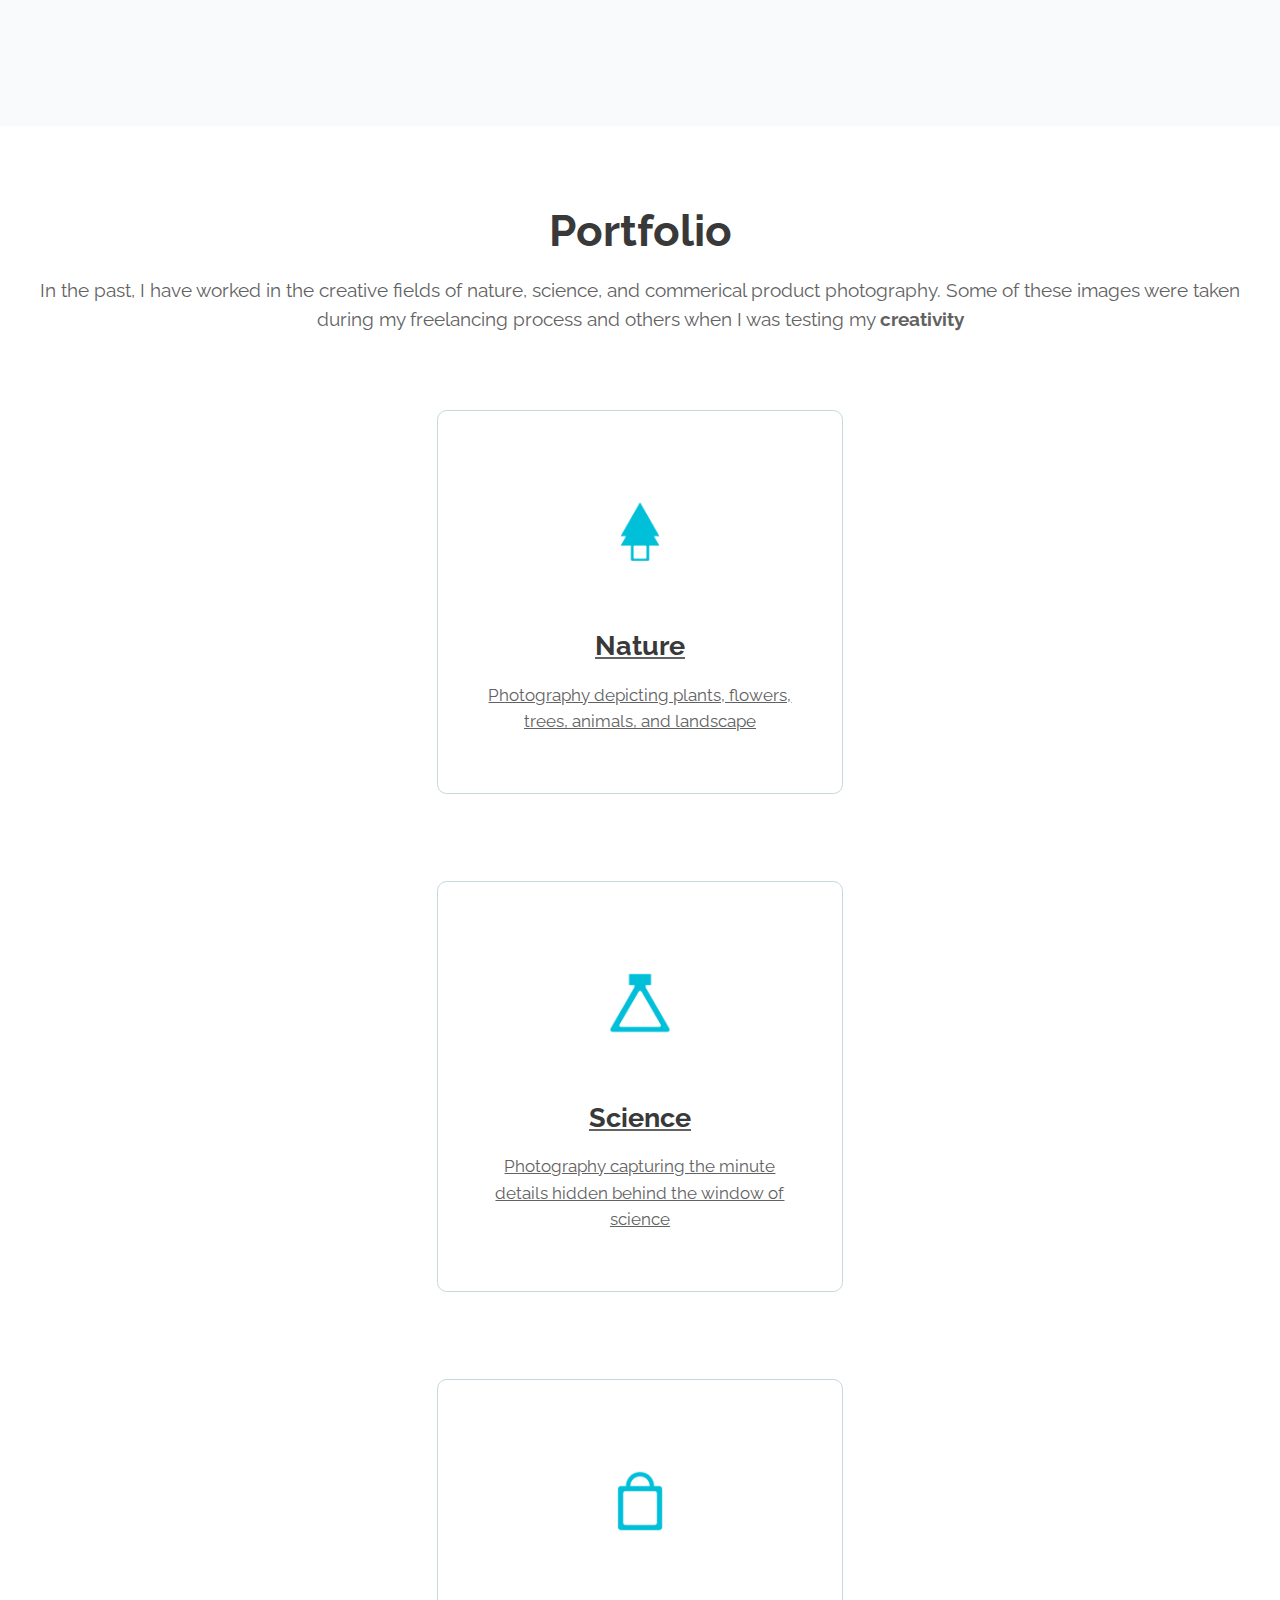
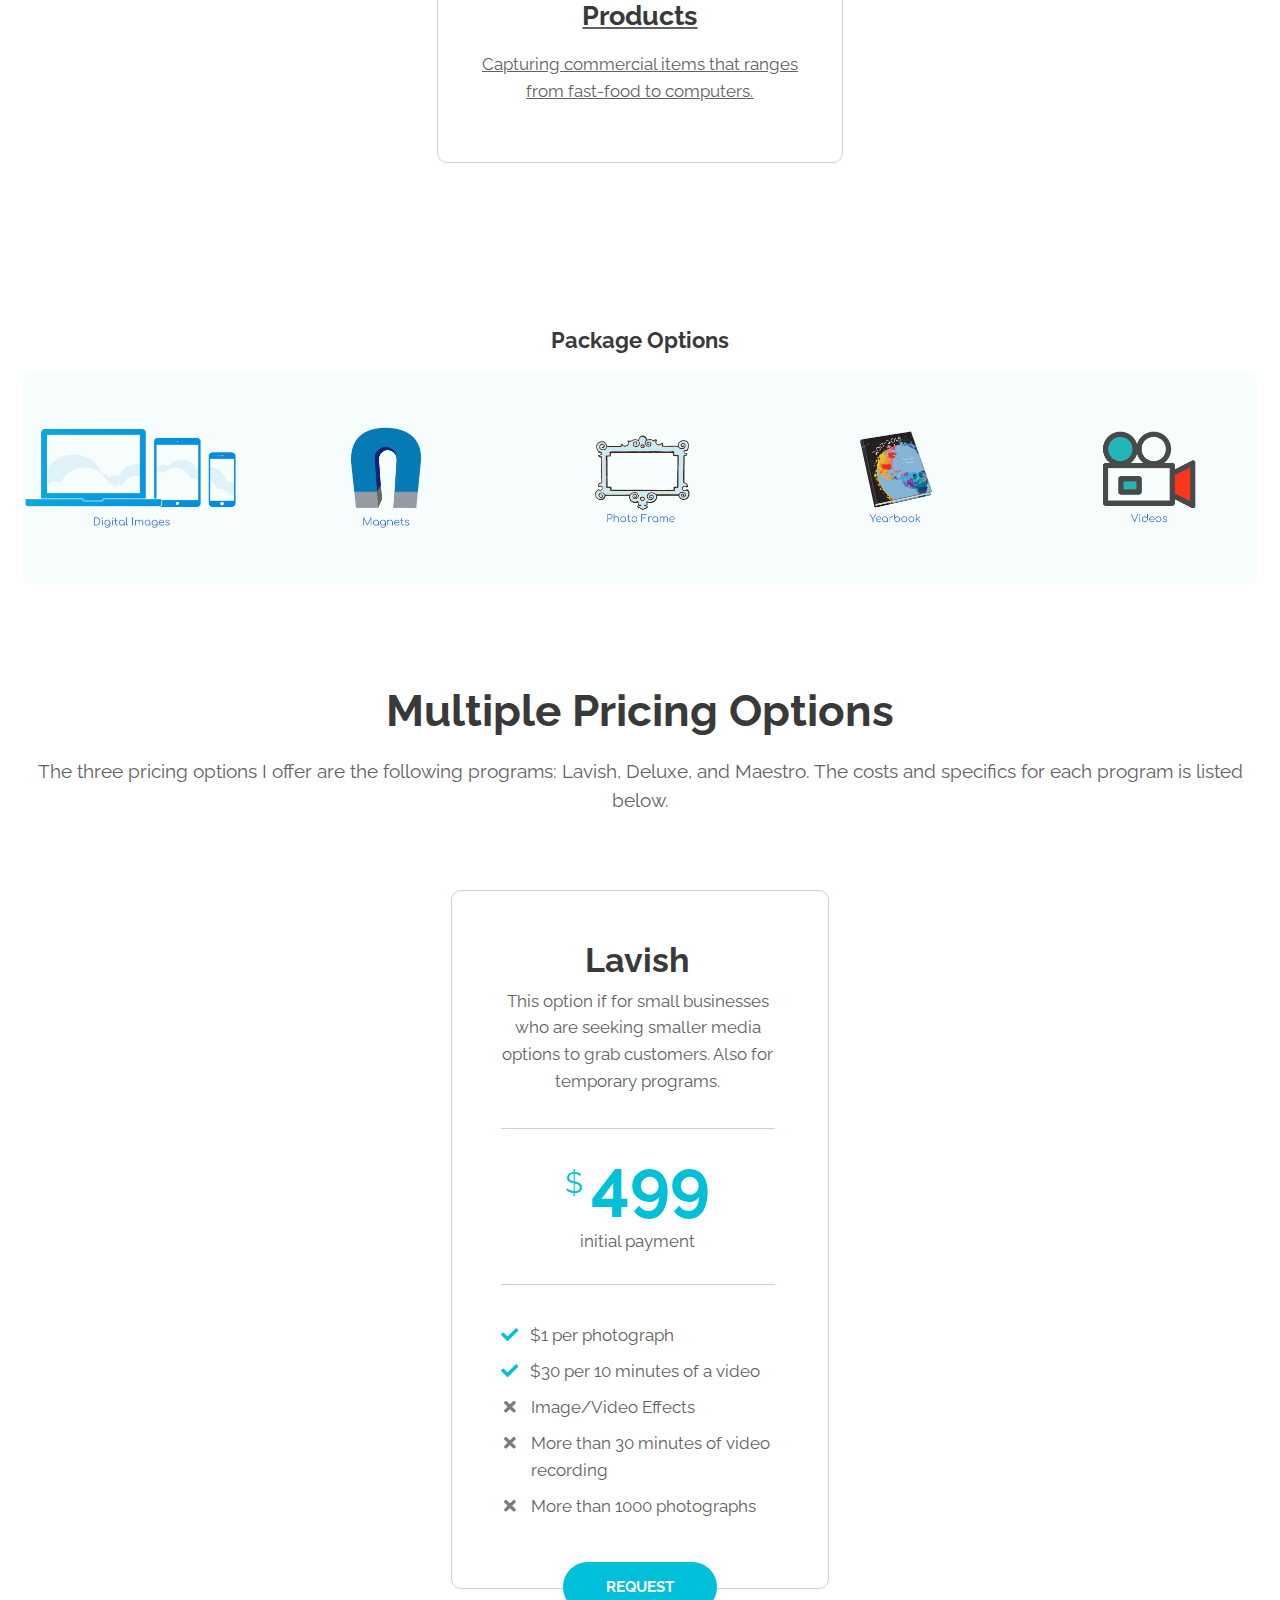
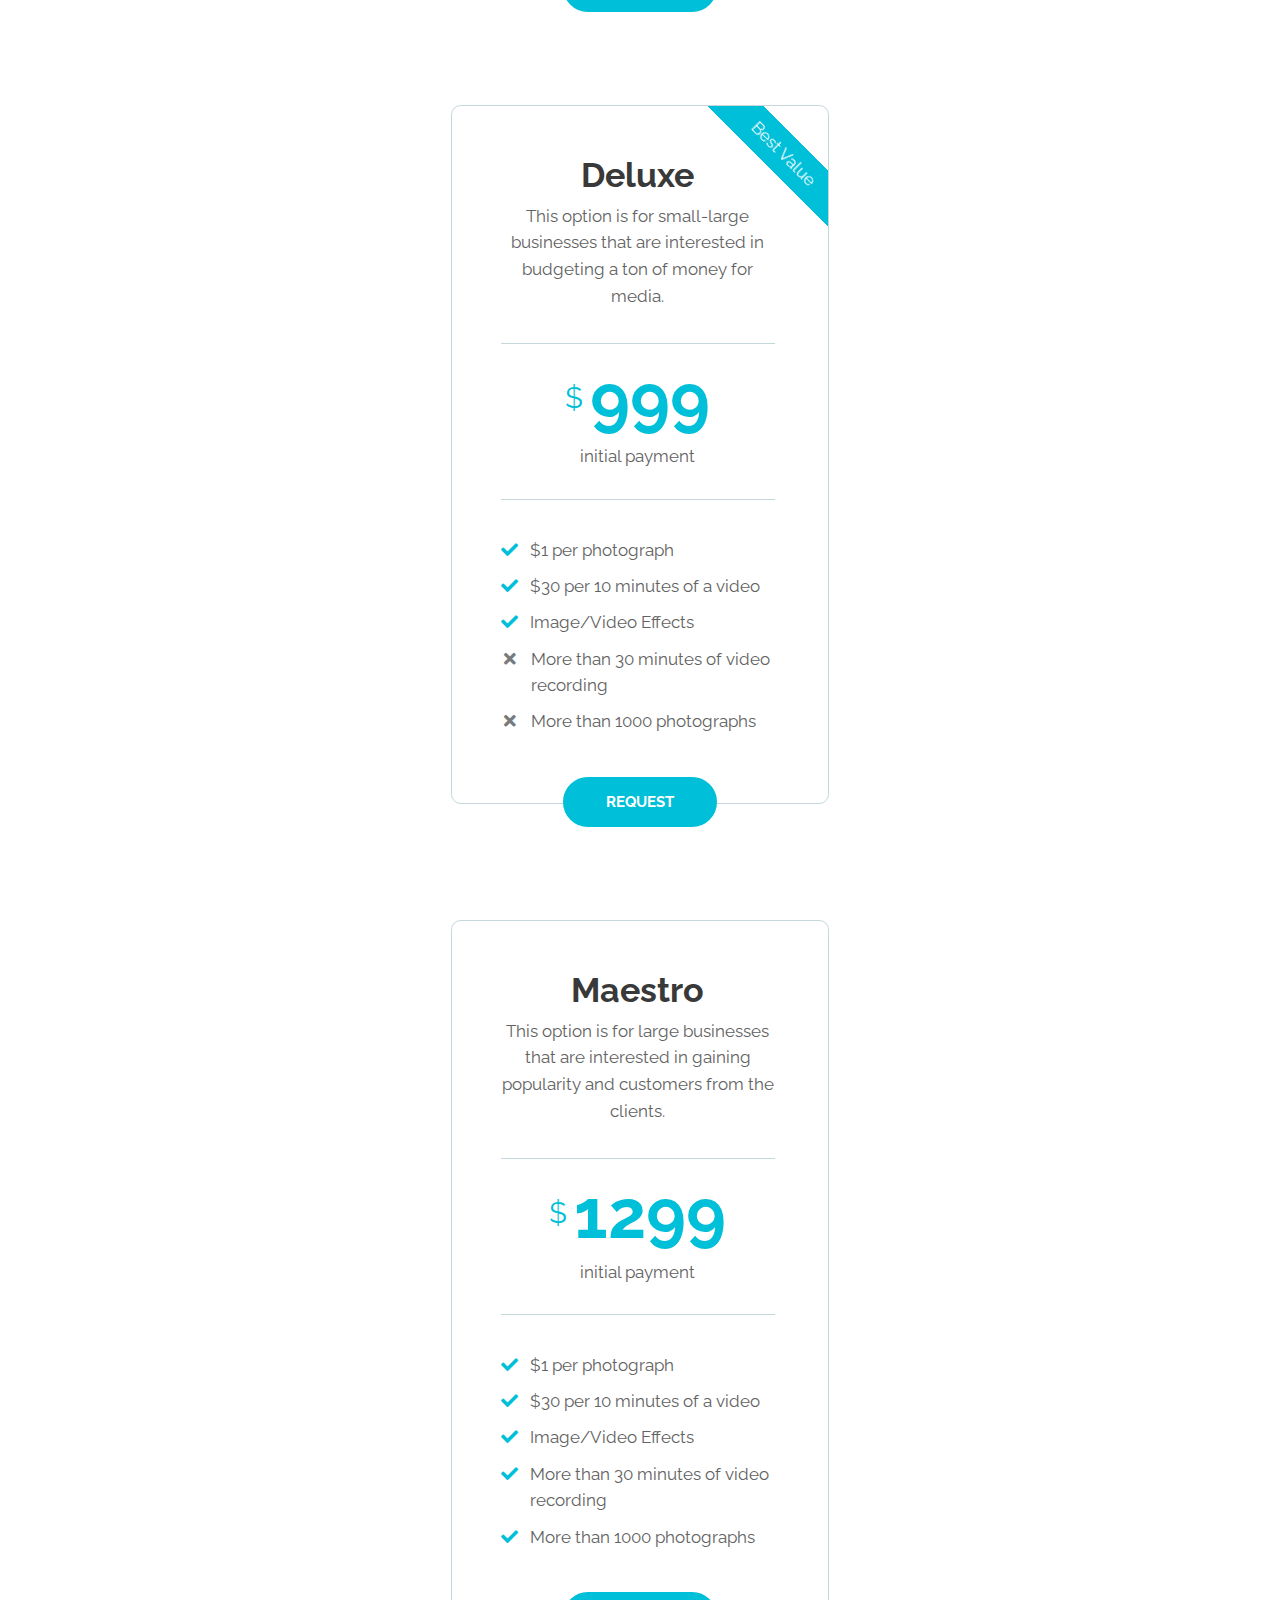
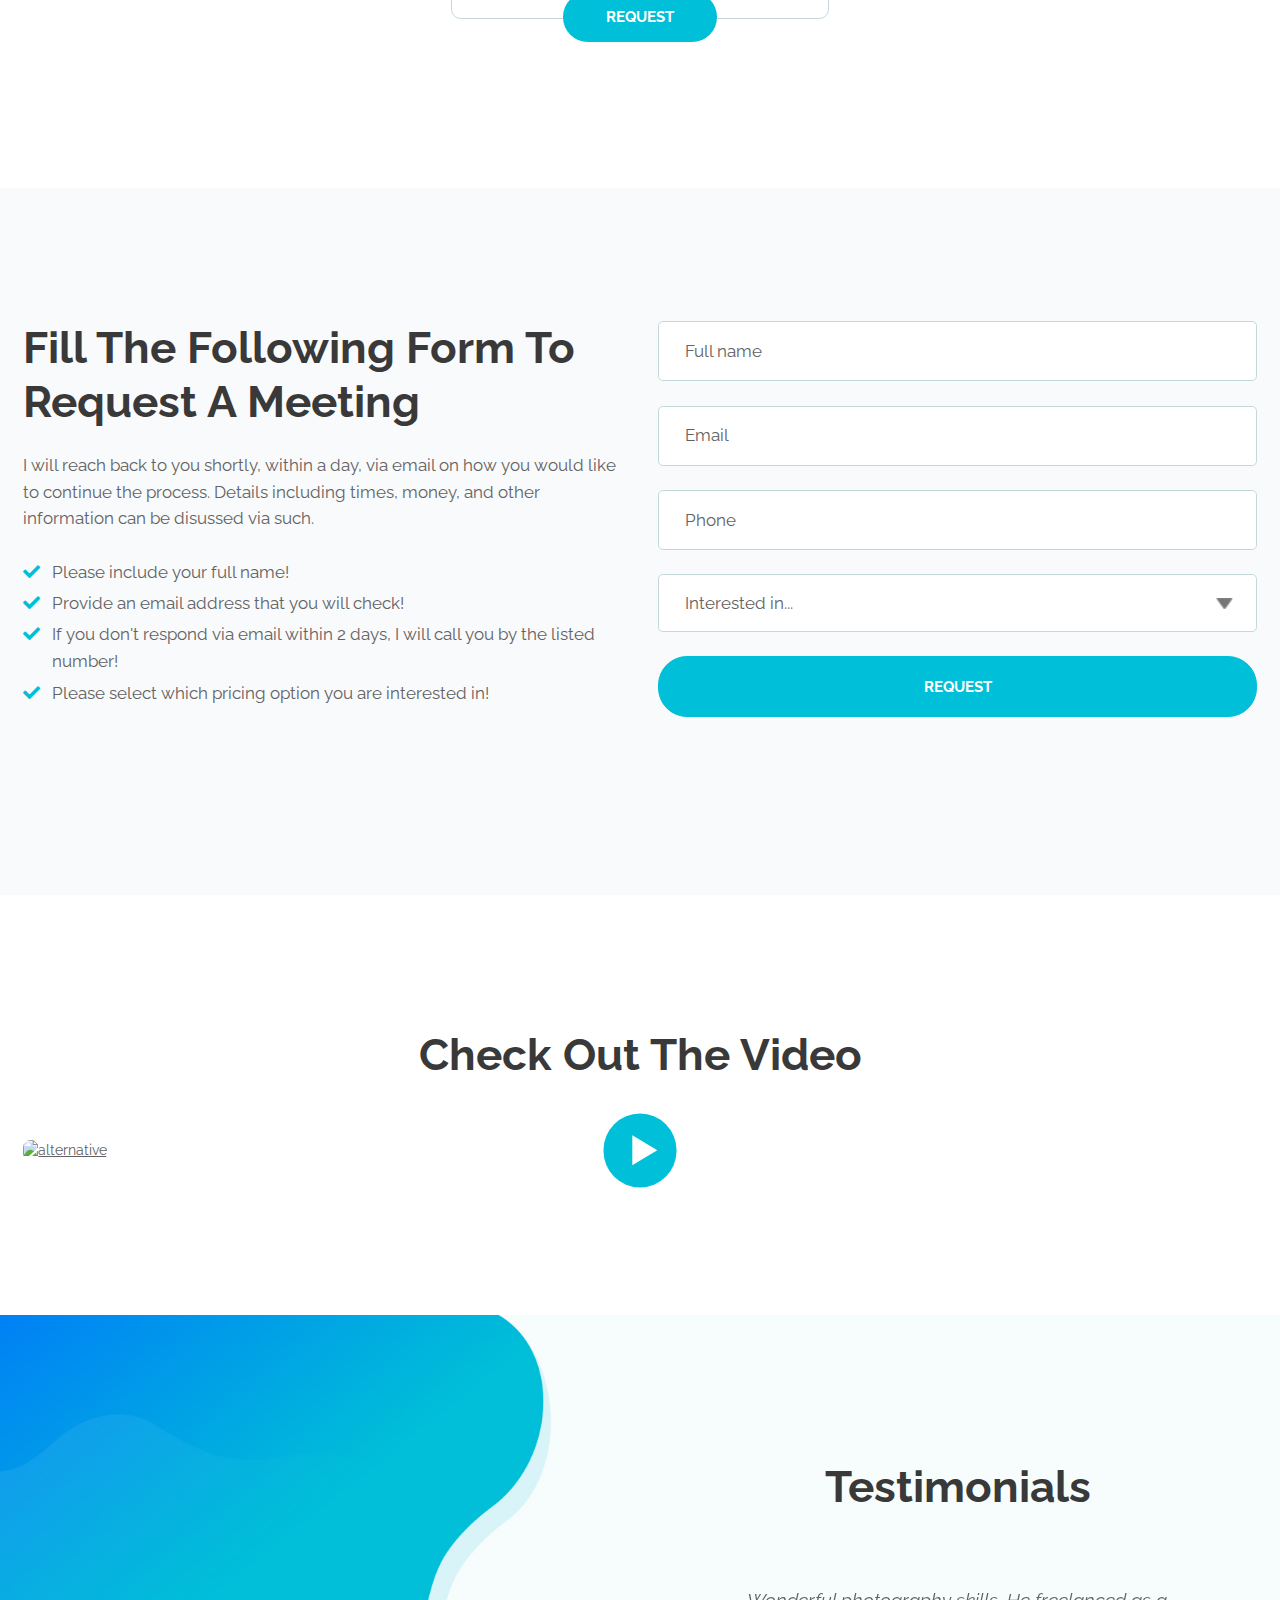
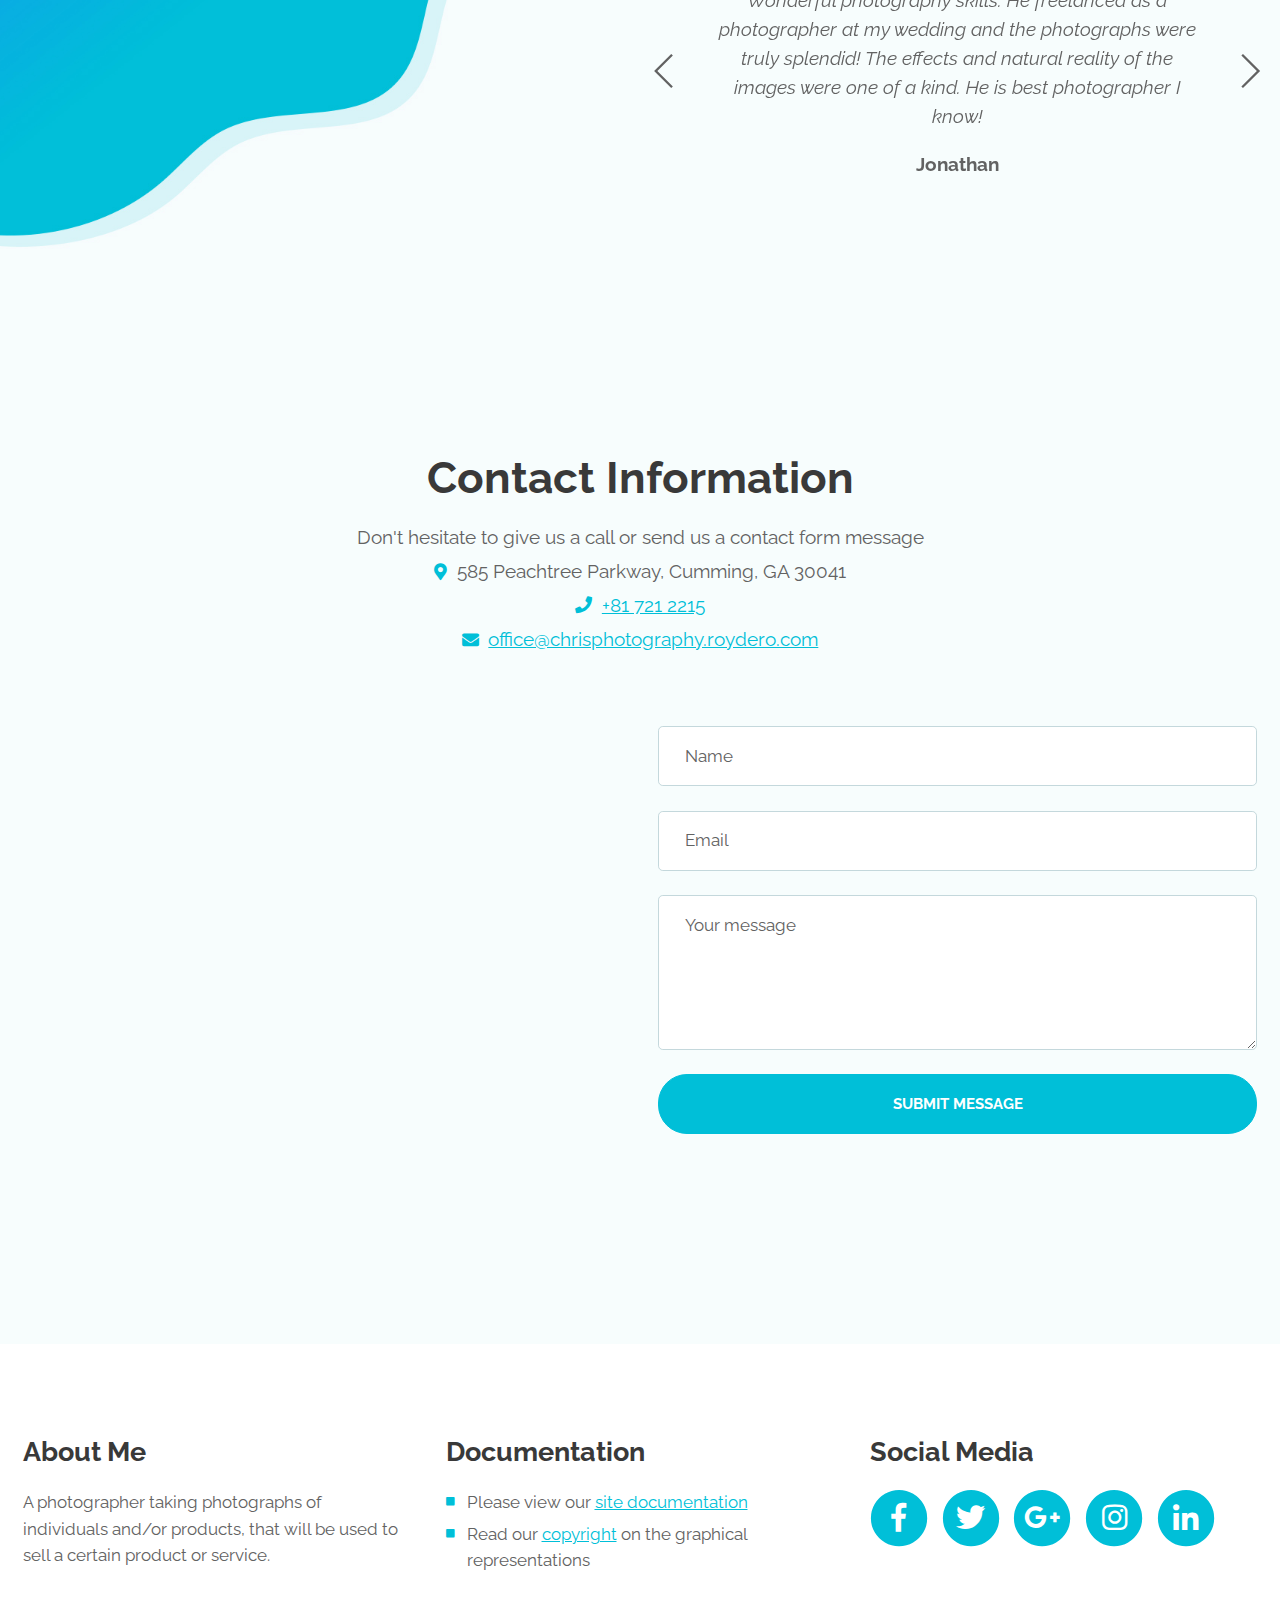
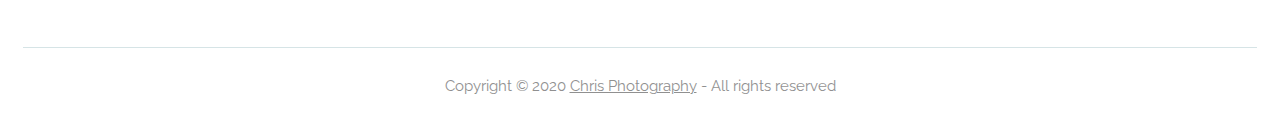
==== commit 2cae44bd: "video popup complete" ====
--- a/index.html
+++ b/index.html
@@ -90,7 +90,7 @@
     
 
 
-   \
+   
     <!--About Me page added -->
     <div id="about" class="form-1">
         <div class="container">
@@ -423,7 +423,7 @@
                                 <div class="help-block with-errors"></div>
                             </div> 
                             <div class="form-group">
-                                <button type="submit" class="form-control-submit-button">REQUEST</button>
+                                <button type="submit" class="form-control-submit-button"  >REQUEST</button>
                             </div>
                             <div class="form-message">
                                 <div id="rmsgSubmit" class="h3 text-center hidden"></div>
@@ -436,6 +436,27 @@
             </div> 
         </div> 
     </div> 
+
+    <!-- Appointment Form Modal -->
+    <div class="modal fade" id="requestSent" tabindex="-1" role="dialog" aria-labelledby="exampleModalCenterTitle" aria-hidden="true">
+        <div class="modal-dialog modal-dialog-centered" role="document">
+        <div class="modal-content">
+            <div class="modal-header">
+            <h5 class="modal-title" id="exampleModalLongTitle">Request Sent 🥳</h5>
+            <button type="button" class="close" data-dismiss="modal" aria-label="Close">
+                <span aria-hidden="true">&times;</span>
+            </button>
+            </div>
+            <div class="modal-body">
+            Your request has been sent. Please check your email for detailed instructions on how to continue the appointment process. Thank you. 
+            </div>
+            <div class="modal-footer">
+            <button type="button" class="btn btn-secondary btn-solid-reg" data-dismiss="modal">Close</button>
+            </div>
+        </div>
+        </div>
+    </div>
+
     <div class="basic-3">
         <div class="container">
             <div class="row">
@@ -445,21 +466,33 @@
             </div> 
             <div class="row">
                 <div class="col-lg-12">
-                    <div style="zoom: 60%;" class="image-container">
+                    <div style="zoom: 80%;" class="image-container">
                         <div class="video-wrapper">
-                            <a class="popup-youtube" href="https://www.youtube.com/watch?v=zrhsBmT14n4" data-effect="fadeIn">
-                                <img class="img-fluid" src="https://blog.topazlabs.com/wp-content/uploads/2014/11/unnamed.jpg" alt="alternative">
+                            <a class="popup-youtube" data-toggle="modal" data-target="#videoModal" data-theVideo="https://www.youtube.com/embed/6BNIUrYRanE" href="" data-effect="fadeIn">
+                                <img class="img-fluid" src="images/img-video.jpg" alt="alternative">
                                 <span class="video-play-button">
                                     <span></span>
                                 </span>
                             </a>
                         </div> 
                     </div> 
-                    <p>Commercial photography is taking photography for commercial use. This means that the photos are used for promotional marketing for a business or product. To perform this job successfully, you must be able to use photographic equipment to capture pictures, work with digital photography, process photographs, as well as know what the customer/client wants. A commercial photographer must exercise creativity in order to satisfy client needs. Commercial photography is photography, but it is its own unique intricacy.</p>
-                </div> 
-            </div> 
-        </div> 
-    </div> 
+                    
+                </div> 
+            </div> 
+        </div> 
+    </div> 
+    <div class="modal fade" id="videoModal" tabindex="-1" role="dialog" aria-labelledby="videoModal" aria-hidden="true">
+        <div class="modal-dialog">
+          <div class="modal-content">
+            <div class="modal-body">
+              <button type="button" class="close" data-dismiss="modal" aria-hidden="true">&times;</button>
+              <div>
+                <iframe width="100%" height="350" src=""></iframe>
+              </div>
+            </div>
+          </div>
+        </div>
+      </div>
     <div class="slider-2">
         <div class="container">
             <div class="row">
@@ -546,7 +579,7 @@
                         </div>
                    
                         <div class="form-group">
-                            <button type="submit" class="form-control-submit-button">SUBMIT MESSAGE</button>
+                            <button type="submit" class="form-control-submit-button" >SUBMIT MESSAGE</button>
                         </div>
                         <div class="form-message">
                             <div id="cmsgSubmit" class="h3 text-center hidden"></div>
@@ -556,7 +589,25 @@
             </div> 
         </div> 
     </div> 
-
+    <!-- Contact Form Modal -->
+    <div class="modal fade" id="submitContact" tabindex="-1" role="dialog" aria-labelledby="exampleModalCenterTitle" aria-hidden="true">
+        <div class="modal-dialog modal-dialog-centered" role="document">
+          <div class="modal-content">
+            <div class="modal-header">
+              <h5 class="modal-title" id="exampleModalLongTitle">Message Submitted 🥳</h5>
+              <button type="button" class="close" data-dismiss="modal" aria-label="Close">
+                <span aria-hidden="true">&times;</span>
+              </button>
+            </div>
+            <div class="modal-body">
+             I should respond back to you within 1-3 days through the email you used to send this message. Thank you. 
+            </div>
+            <div class="modal-footer">
+              <button type="button" class="btn btn-secondary btn-solid-reg" data-dismiss="modal">Close</button>
+            </div>
+          </div>
+        </div>
+      </div>
     <div class="footer">
         <div class="container">
             <div class="row">
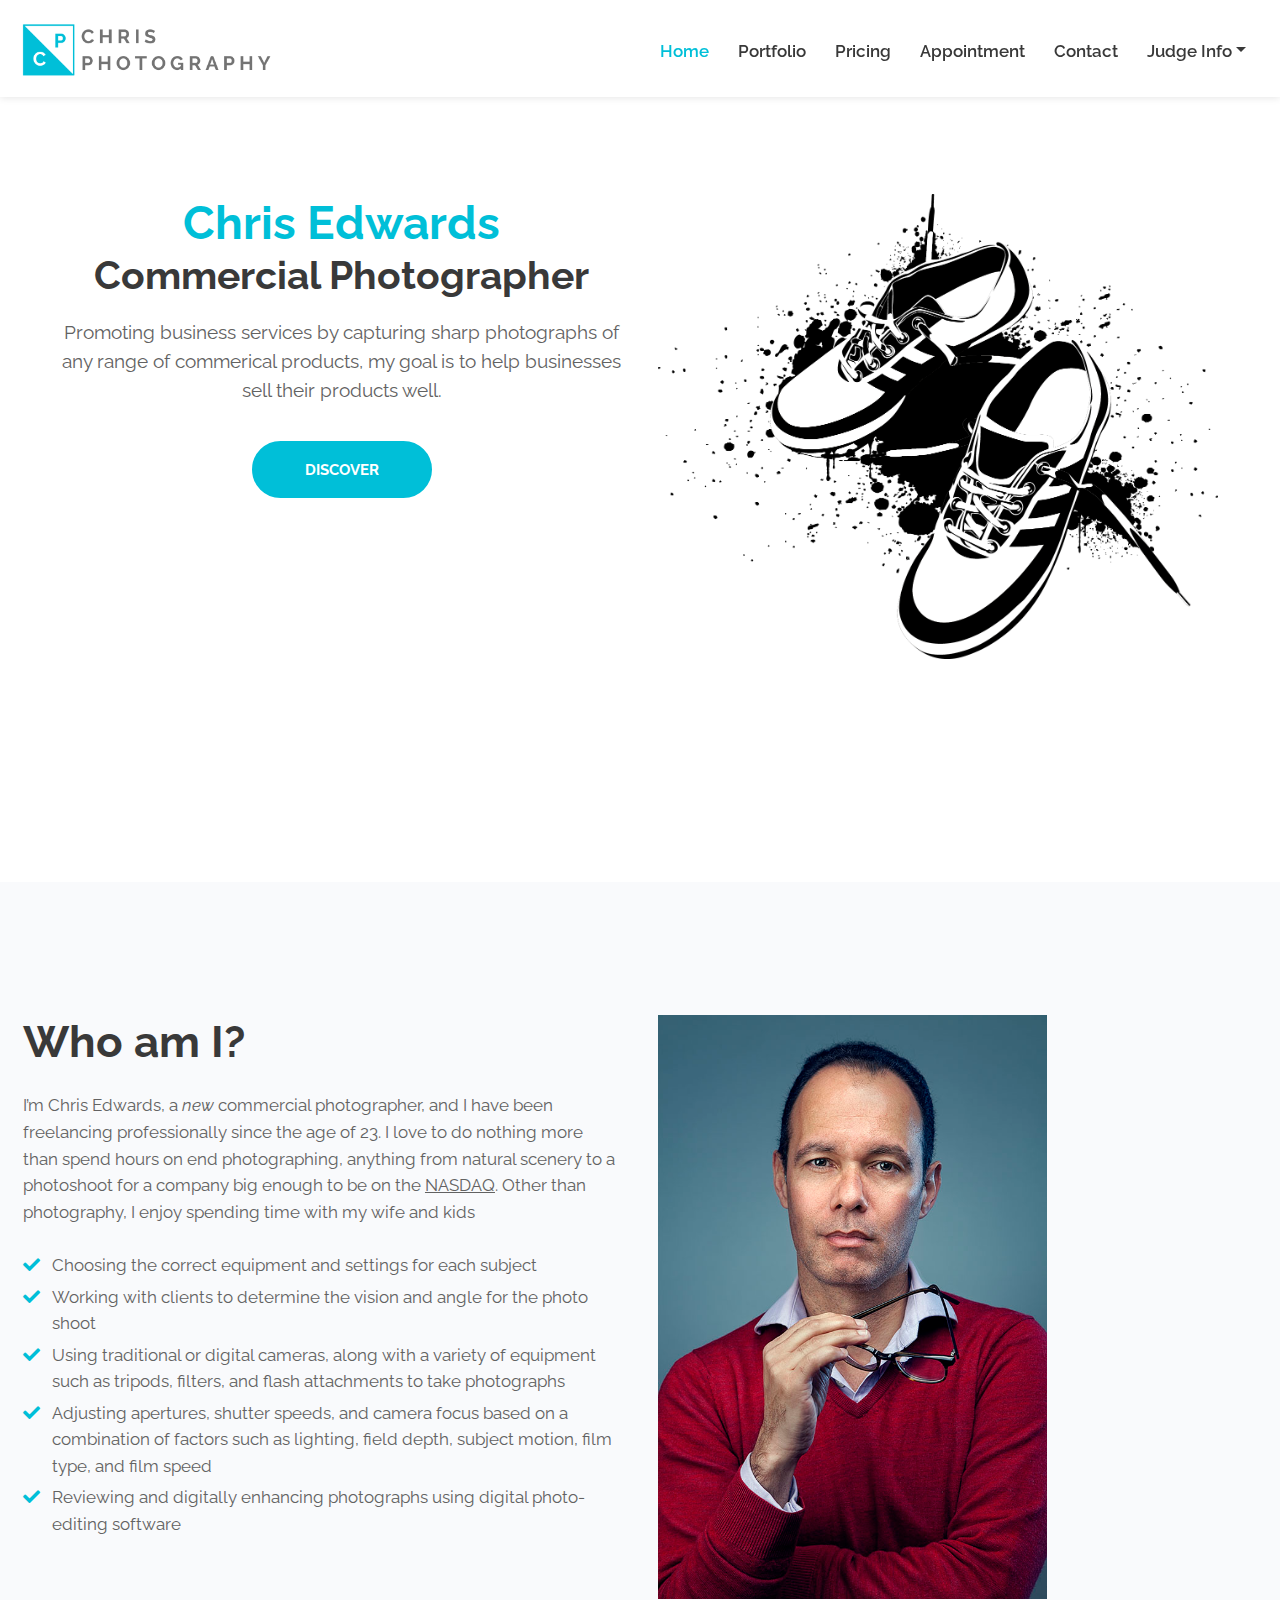
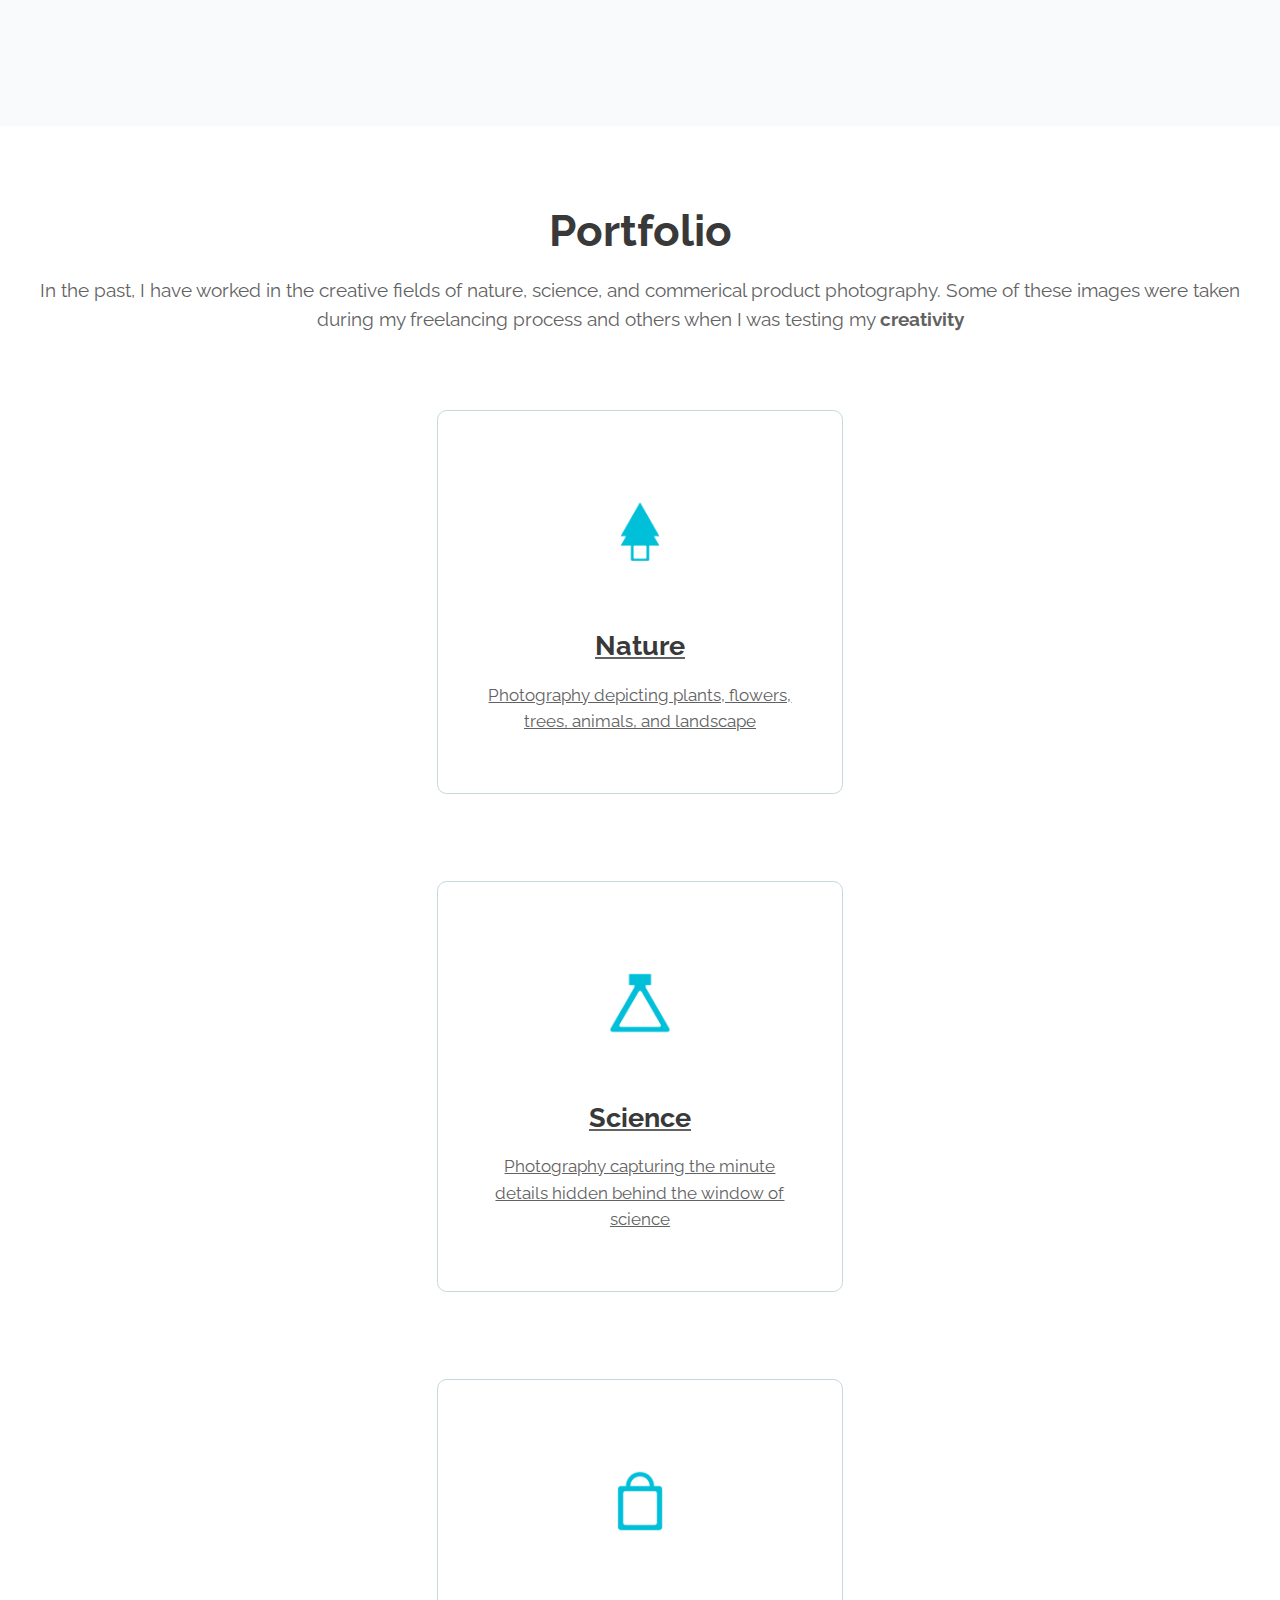
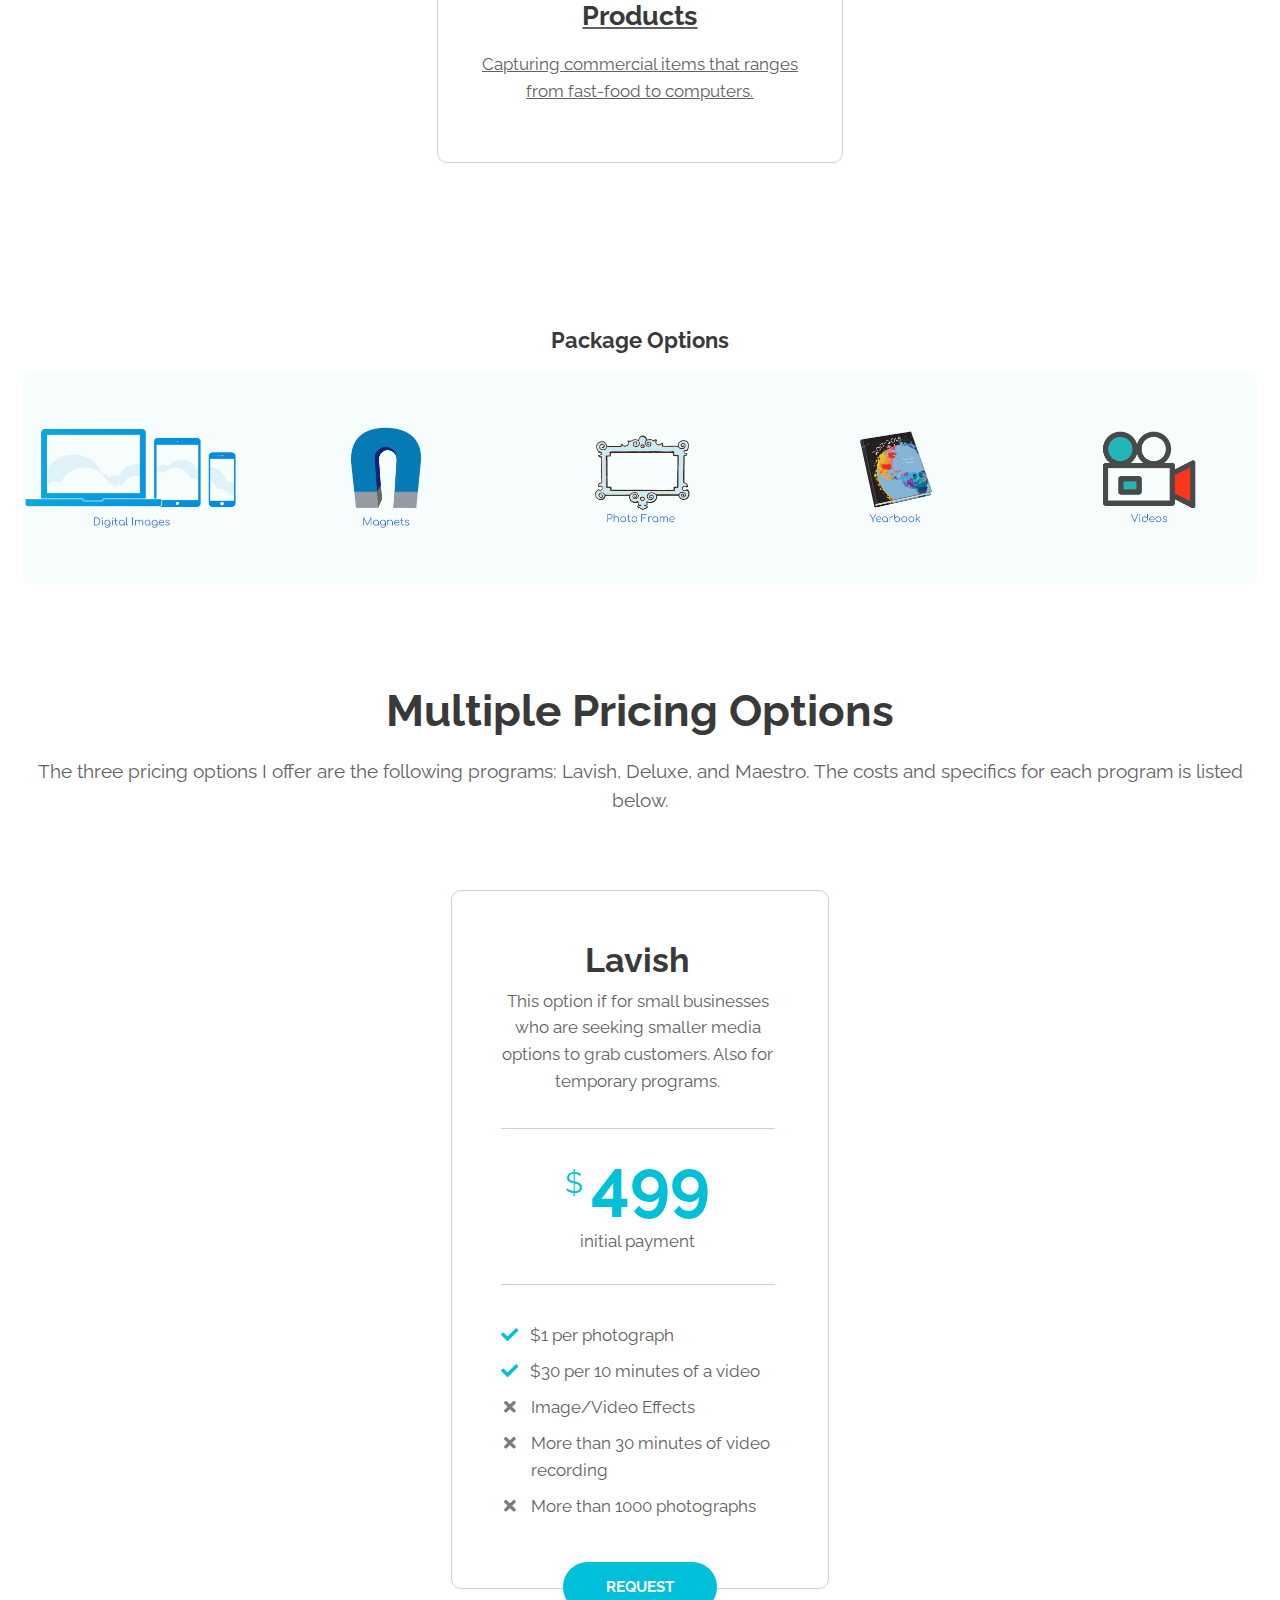
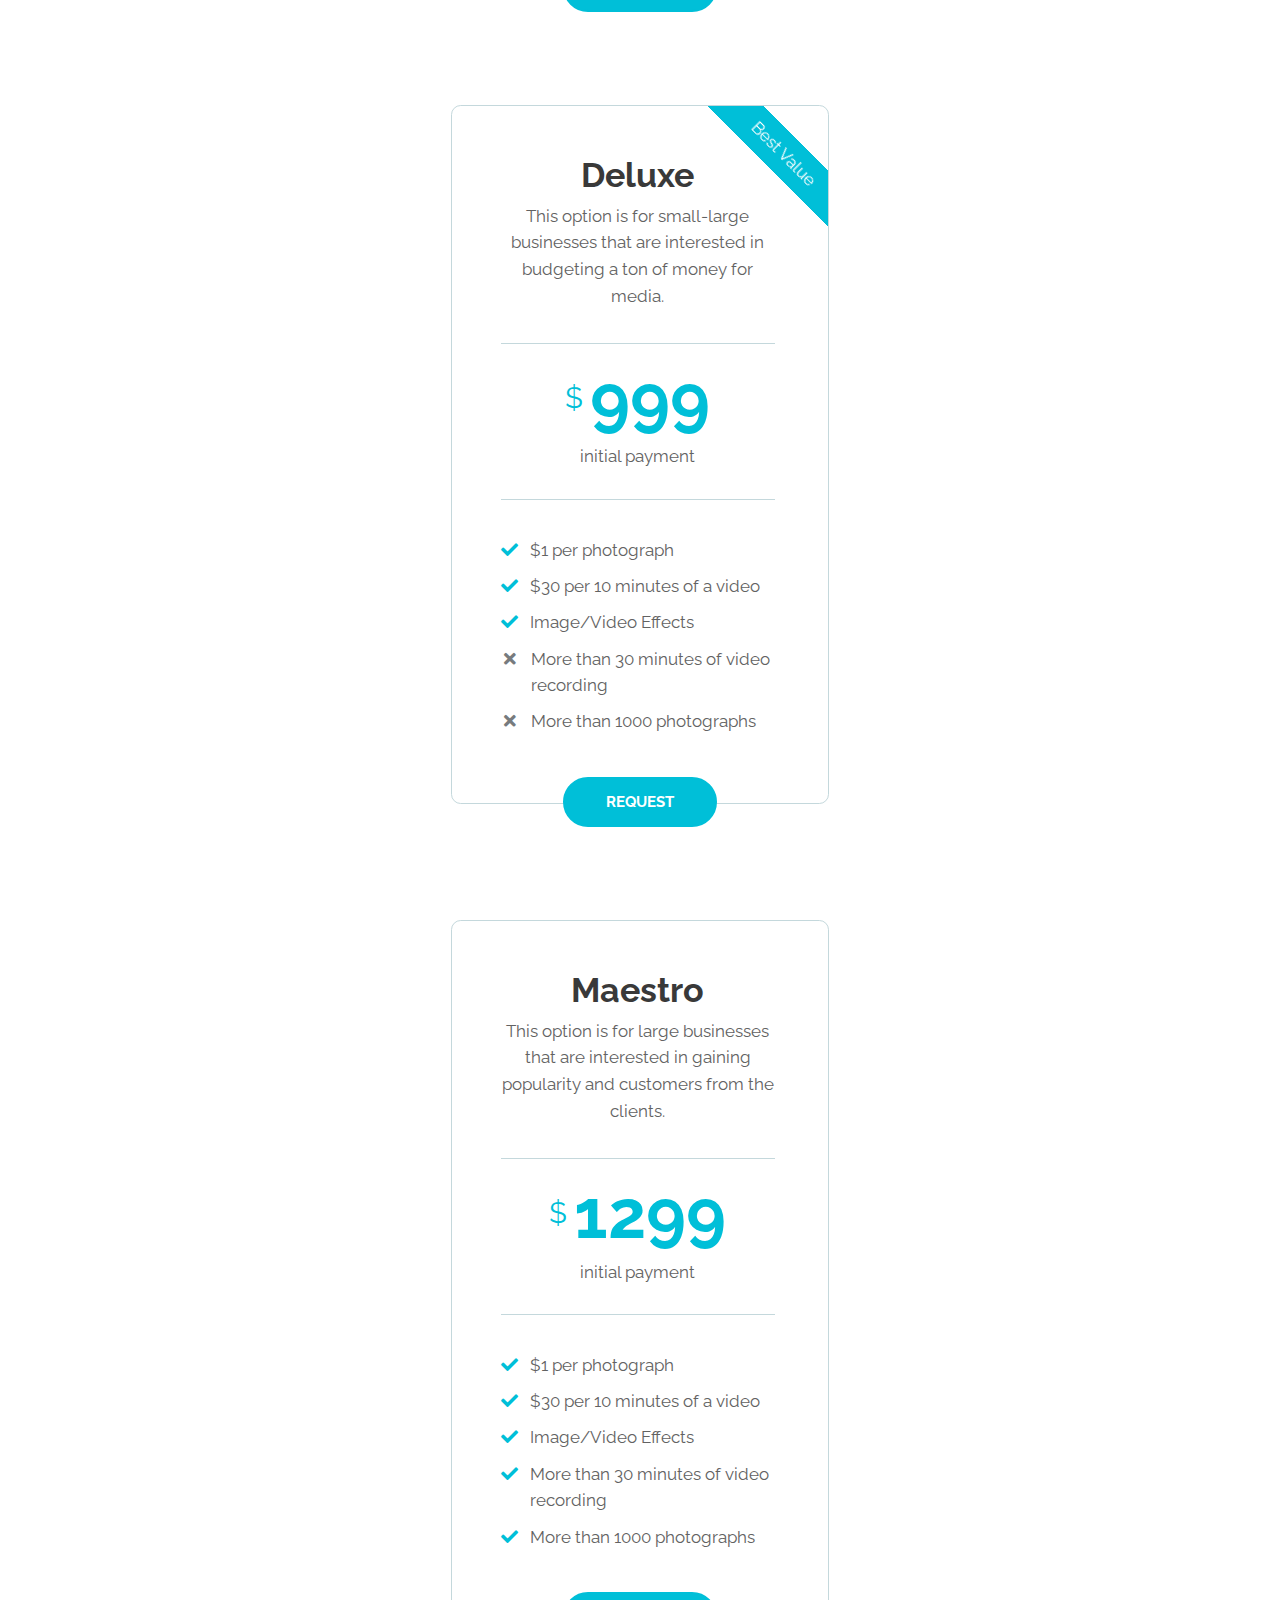
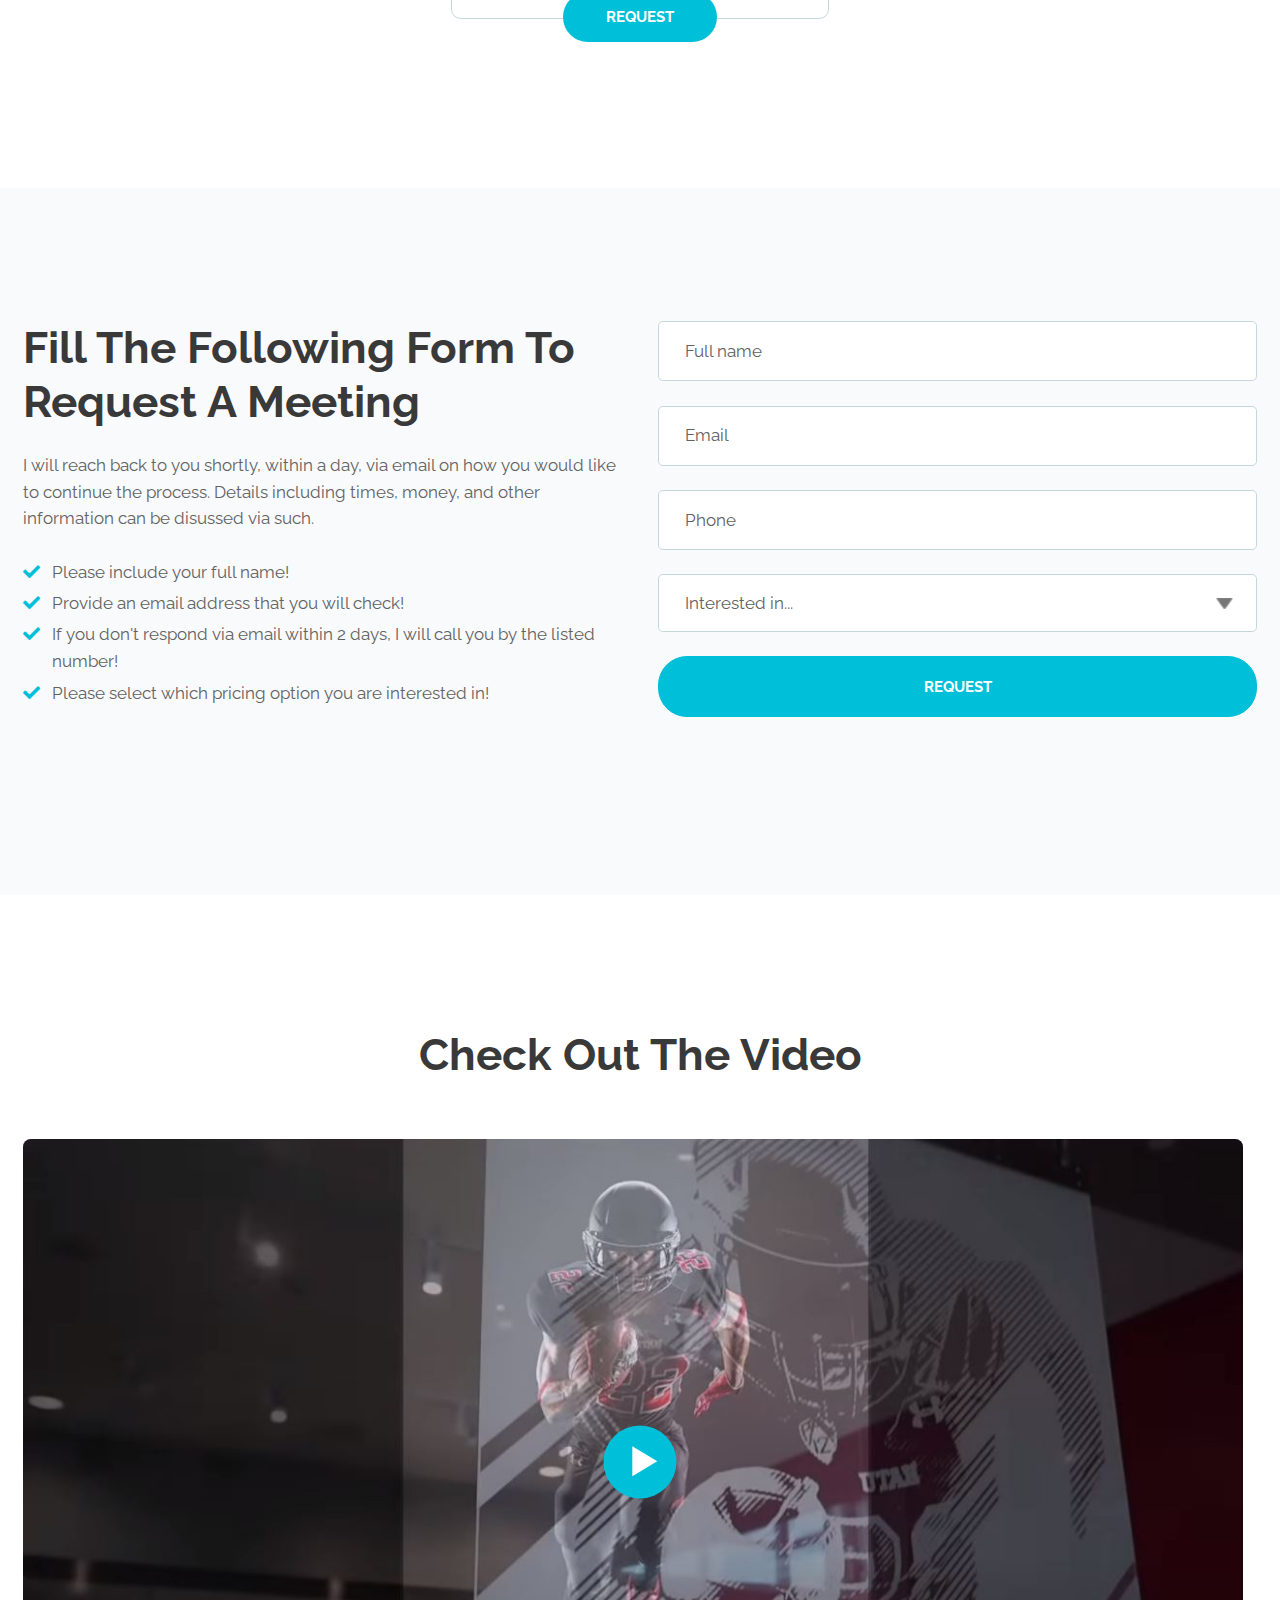
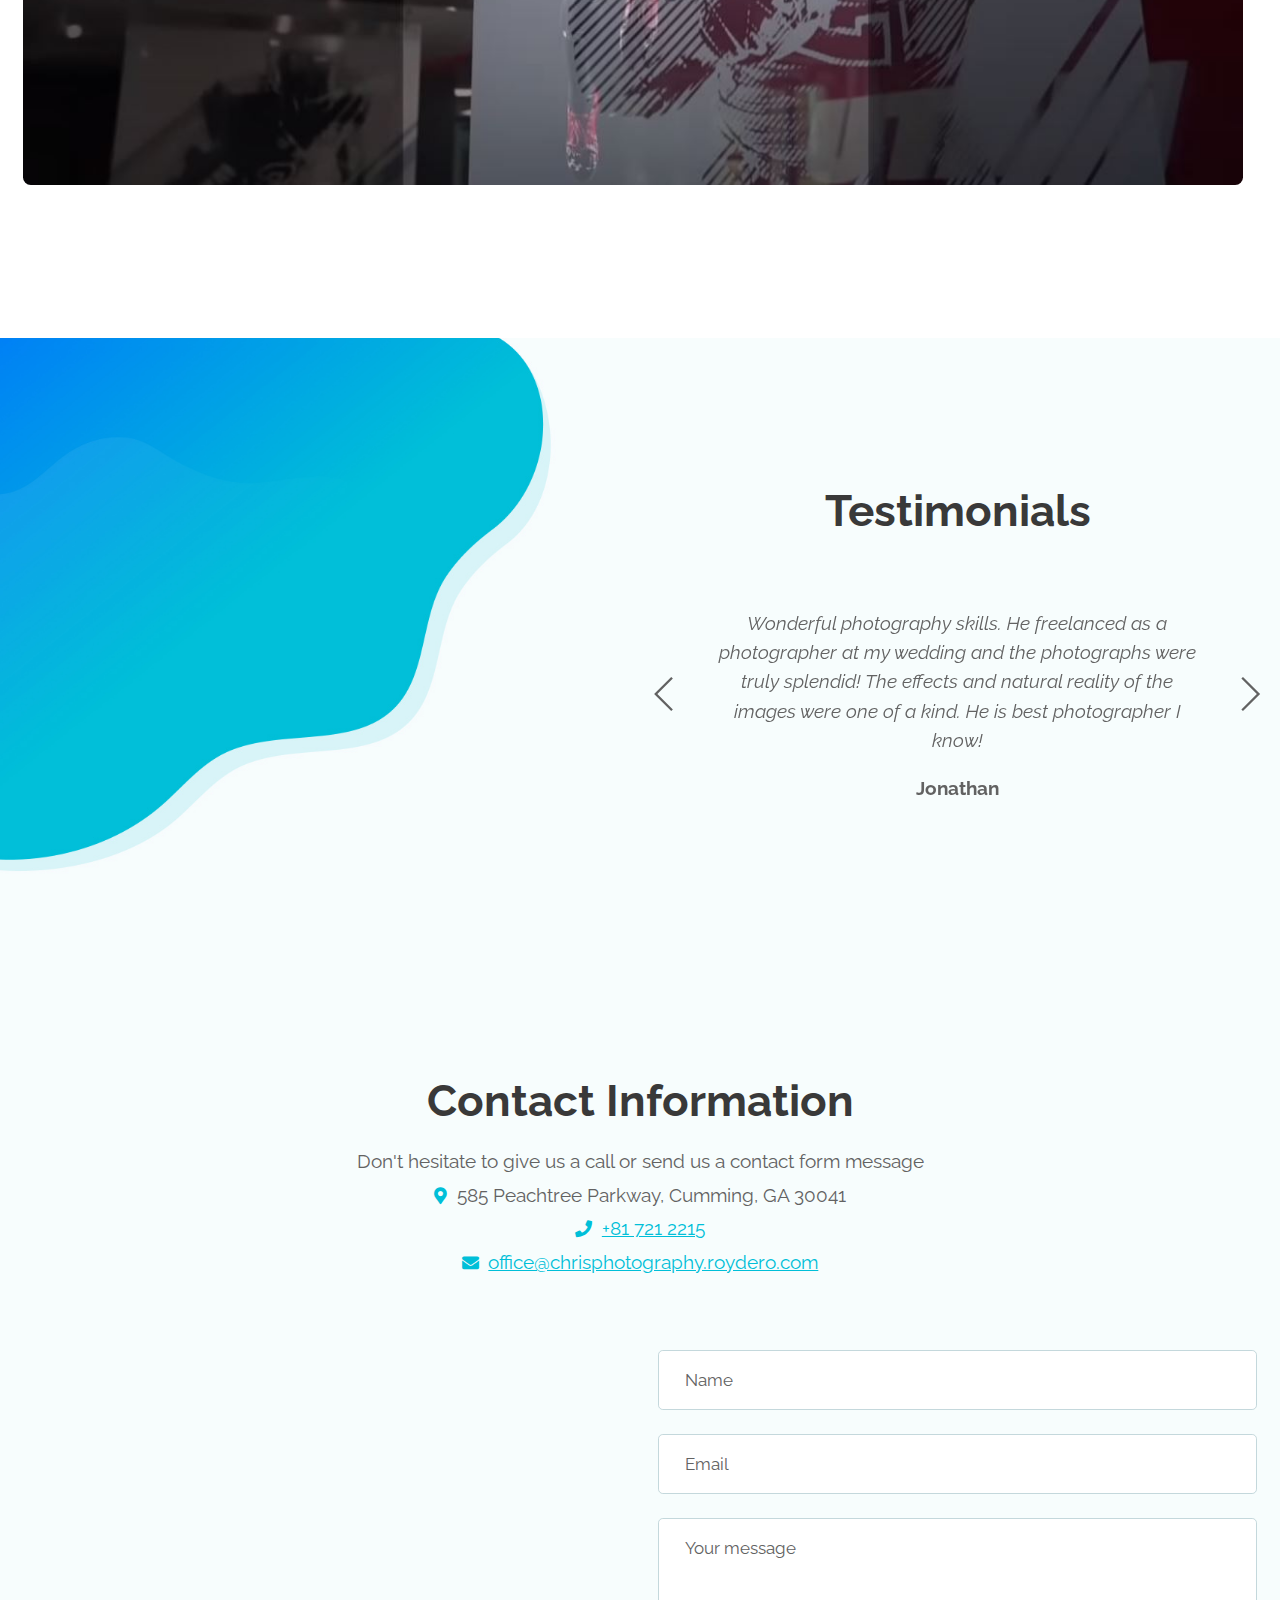
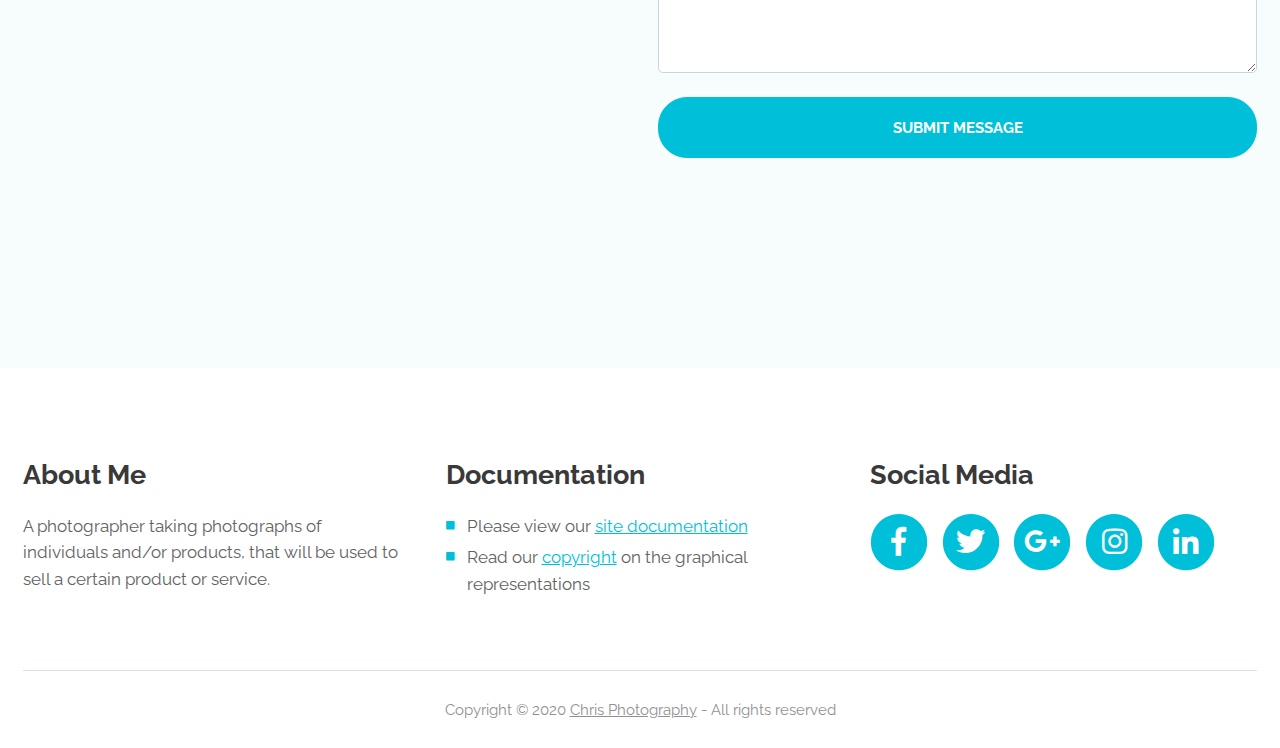
==== commit 8ff3b744: "updated yt video popup" ====
--- a/index.html
+++ b/index.html
@@ -1,327 +1,291 @@
 <!DOCTYPE html>
 <html>
-<head>
-    <title>Chris Photography</title>
-    <link href="https://fonts.googleapis.com/css?family=Raleway:400,400i,600,700,700i&subset=latin-ext" rel="stylesheet">
-    <link href="css/bootstrap.css" rel="stylesheet">
-    <link href="css/fontawesome-all.css" rel="stylesheet">
-    <link href="css/swiper.css" rel="stylesheet">
-	<link href="css/magnific-popup.css" rel="stylesheet">
-	<link href="css/styles.css" rel="stylesheet">
-    <link rel="icon" href="images/favicon-main.png">
-</head>
-<body data-spy="scroll" data-target=".fixed-top">
-	<div class="spinner-wrapper">
-        <div class="spinner">
-            <div class="bounce1"></div>
-            <div class="bounce2"></div>
-            <div class="bounce3"></div>
+    <head>
+        <title>Chris Photography</title>
+        <link href="https://fonts.googleapis.com/css?family=Raleway:400,400i,600,700,700i&subset=latin-ext" rel="stylesheet">
+        <link href="css/bootstrap.css" rel="stylesheet">
+        <link href="css/fontawesome-all.css" rel="stylesheet">
+        <link href="css/swiper.css" rel="stylesheet">
+        <link href="css/magnific-popup.css" rel="stylesheet">
+        <link href="css/styles.css" rel="stylesheet">
+        <link rel="icon" href="images/favicon-main.png">
+    </head>
+    <body data-spy="scroll" data-target=".fixed-top">
+        <div class="spinner-wrapper">
+            <div class="spinner">
+                <div class="bounce1"></div>
+                <div class="bounce2"></div>
+                <div class="bounce3"></div>
+            </div>
         </div>
-    </div>
-    <nav class="navbar navbar-expand-lg navbar-dark navbar-custom fixed-top">
-        <a class="navbar-brand logo-image" href="index.html"><img style="zoom: 50%" src="images/logo.PNG" alt="CHRIS 📸"></a>
-        <button class="navbar-toggler" type="button" data-toggle="collapse" data-target="#navbarsExampleDefault" aria-controls="navbarsExampleDefault" aria-expanded="false" aria-label="Toggle navigation">
-            <span class="navbar-toggler-awesome fas fa-bars"></span>
-            <span class="navbar-toggler-awesome fas fa-times"></span>
-        </button>
-        <div class="collapse navbar-collapse" id="navbarsExampleDefault">
-            <ul class="navbar-nav ml-auto">
-                <li class="nav-item">
-                    <a class="nav-link page-scroll" href="#header">Home <span class="sr-only">(current)</span></a>
-                </li>
-                <li class="nav-item">
-                    <a class="nav-link page-scroll" href="#services">Portfolio</a>
-                </li>
-                <li class="nav-item">
-                    <a class="nav-link page-scroll" href="#pricing">Pricing</a>
-                </li>
-                <li class="nav-item">
-                    <a class="nav-link page-scroll" href="#request">Appointment</a>
-                </li>
-                <li class="nav-item">
-                    <a class="nav-link page-scroll" href="#contact">Contact</a>
-                </li>
-                 <li class="nav-item dropdown">
-                    <a class="nav-link dropdown-toggle page-scroll pointer"  id="navbarDropdown" role="button" aria-haspopup="true" aria-expanded="false">Judge Info</a>
-                    <div class="dropdown-menu" aria-labelledby="navbarDropdown">
-                        <a class="dropdown-item" href="documentation.html"><span class="item-text">Site Documentation</span></a>
-                        <div class="dropdown-items-divide-hr"></div>
-                        <a class="dropdown-item" href="copyright.html"><span class="item-text">Copyright</span></a>
-                    </div>
-                </li>
-            </ul>
-            <span class="nav-item social-icons">
-                <span class="fa-stack">
-                    <a href="https://www.facebook.com/">
-                        <i class="fas fa-circle fa-stack-2x facebook"></i>
-                        <i class="fab fa-facebook-f fa-stack-1x"></i>
-                    </a>
+        <nav class="navbar navbar-expand-lg navbar-dark navbar-custom fixed-top">
+            <a class="navbar-brand logo-image" href="index.html"><img style="zoom: 50%" src="images/logo.PNG" alt="CHRIS 📸"></a>
+            <button class="navbar-toggler" type="button" data-toggle="collapse" data-target="#navbarsExampleDefault" aria-controls="navbarsExampleDefault" aria-expanded="false" aria-label="Toggle navigation">
+                <span class="navbar-toggler-awesome fas fa-bars"></span>
+                <span class="navbar-toggler-awesome fas fa-times"></span>
+            </button>
+            <div class="collapse navbar-collapse" id="navbarsExampleDefault">
+                <ul class="navbar-nav ml-auto">
+                    <li class="nav-item">
+                        <a class="nav-link page-scroll" href="#header">Home <span class="sr-only">(current)</span></a>
+                    </li>
+                    <li class="nav-item">
+                        <a class="nav-link page-scroll" href="#services">Portfolio</a>
+                    </li>
+                    <li class="nav-item">
+                        <a class="nav-link page-scroll" href="#pricing">Pricing</a>
+                    </li>
+                    <li class="nav-item">
+                        <a class="nav-link page-scroll" href="#request">Appointment</a>
+                    </li>
+                    <li class="nav-item">
+                        <a class="nav-link page-scroll" href="#contact">Contact</a>
+                    </li>
+                    <li class="nav-item dropdown">
+                        <a class="nav-link dropdown-toggle page-scroll pointer"  id="navbarDropdown" role="button" aria-haspopup="true" aria-expanded="false">Judge Info</a>
+                        <div class="dropdown-menu" aria-labelledby="navbarDropdown">
+                            <a class="dropdown-item" href="documentation.html"><span class="item-text">Site Documentation</span></a>
+                            <div class="dropdown-items-divide-hr"></div>
+                            <a class="dropdown-item" href="copyright.html"><span class="item-text">Copyright</span></a>
+                        </div>
+                    </li>
+                </ul>
+                <span class="nav-item social-icons">
+                    <span class="fa-stack">
+                        <a href="https://www.facebook.com/">
+                            <i class="fas fa-circle fa-stack-2x facebook"></i>
+                            <i class="fab fa-facebook-f fa-stack-1x"></i>
+                        </a>
+                    </span>
+                    <span class="fa-stack">
+                        <a href="https://twitter.com/">
+                            <i class="fas fa-circle fa-stack-2x twitter"></i>
+                            <i class="fab fa-twitter fa-stack-1x"></i>
+                        </a>
+                    </span>
                 </span>
-                <span class="fa-stack">
-                    <a href="https://twitter.com/">
-                        <i class="fas fa-circle fa-stack-2x twitter"></i>
-                        <i class="fab fa-twitter fa-stack-1x"></i>
-                    </a>
-                </span>
-            </span>
-        </div>
-    </nav>
-    <header id="header" class="header">
-        <div class="header-content">
-            <div class="container">
-                <div class="row">
-                    <div class="col-lg-6">
-                        <div class="text-container">
-                            <h1><span class="turquoise">Chris Edwards</span><br> Commercial Photographer</h1>
-                            <p class="p-large">Promoting business services by capturing sharp photographs of any range of commerical products, my goal is to help businesses sell their products well.  </p>
-                            <a class="btn-solid-lg page-scroll" href="#about">DISCOVER</a>
-                        </div> 
-                    </div>
+            </div>
+        </nav>
+        <header id="header" class="header">
+            <div class="header-content">
+                <div class="container">
+                    <div class="row">
+                        <div class="col-lg-6">
+                            <div class="text-container">
+                                <h1><span class="turquoise">Chris Edwards</span><br> Commercial Photographer</h1>
+                                <p class="p-large">Promoting business services by capturing sharp photographs of any range of commerical products, my goal is to help businesses sell their products well.  </p>
+                                <a class="btn-solid-lg page-scroll" href="#about">DISCOVER</a>
+                            </div> 
+                        </div>
+                        <div class="col-lg-6">
+                            <div class="image-container">
+                                <img  class="img-fluid" src="images/main-top.png" alt="alternative">
+                            </div> 
+                        </div> 
+                    </div> 
+                </div> 
+            </div> 
+            <br><br><br><br>
+        </header> 
+        
+
+
+    
+        <!--About Me page added -->
+        <div id="about" class="form-1">
+            <div class="container">
+                <div class="row">
+                    <div  class="col-lg-6">
+                        <div  class="text-container">
+                            <h2>Who am I?</h2>
+                            <p>I’m Chris Edwards, a <i> new </i> commercial photographer, and I have been freelancing professionally since the age of 23. I love to do nothing more than spend hours on end photographing, anything from natural scenery to a photoshoot for a company big enough to be on the <u>NASDAQ</u>. Other than photography, I enjoy spending time with my wife and kids 
+                            </p>
+                            <ul class="list-unstyled li-space-lg">
+                                <li class="media">
+                                    <i class="fas fa-check"></i>
+                                    <div class="media-body">Choosing the correct equipment and settings for each subject  </div>
+                                </li>
+                                <li class="media">
+                                    <i class="fas fa-check"></i>
+                                    <div class="media-body">Working with clients to determine the vision and angle for the photo shoot  </div>
+                                </li>
+                                <li class="media">
+                                    <i class="fas fa-check"></i>
+                                    <div class="media-body">Using traditional or digital cameras, along with a variety of equipment such as tripods, filters, and flash attachments to take photographs </div>
+                                </li>
+                                <li class="media">
+                                    <i class="fas fa-check"></i>
+                                    <div class="media-body">Adjusting apertures, shutter speeds, and camera focus based on a combination of factors such as lighting, field depth, subject motion, film type, and film speed </div>
+                                </li>
+                                <li class="media">
+                                    <i class="fas fa-check"></i>
+                                    <div class="media-body">Reviewing and digitally enhancing photographs using digital photo-editing software </div>
+                                </li>
+                            </ul>
+                        </div> 
+                    </div> 
                     <div class="col-lg-6">
                         <div class="image-container">
-                            <img  class="img-fluid" src="images/main-top.png" alt="alternative">
-                        </div> 
-                    </div> 
-                </div> 
-            </div> 
-        </div> 
-        <br><br><br><br>
-    </header> 
-    
-
-
-   
-    <!--About Me page added -->
-    <div id="about" class="form-1">
-        <div class="container">
-            <div class="row">
-                <div  class="col-lg-6">
-                    <div  class="text-container">
-                        <h2>Who am I?</h2>
-                        <p>I’m Chris Edwards, a <i> new </i> commercial photographer, and I have been freelancing professionally since the age of 23. I love to do nothing more than spend hours on end photographing, anything from natural scenery to a photoshoot for a company big enough to be on the <u>NASDAQ</u>. Other than photography, I enjoy spending time with my wife and kids 
-                        </p>
-                        <ul class="list-unstyled li-space-lg">
-                            <li class="media">
-                                <i class="fas fa-check"></i>
-                                <div class="media-body">Choosing the correct equipment and settings for each subject  </div>
-                            </li>
-                            <li class="media">
-                                <i class="fas fa-check"></i>
-                                <div class="media-body">Working with clients to determine the vision and angle for the photo shoot  </div>
-                            </li>
-                            <li class="media">
-                                <i class="fas fa-check"></i>
-                                <div class="media-body">Using traditional or digital cameras, along with a variety of equipment such as tripods, filters, and flash attachments to take photographs </div>
-                            </li>
-                            <li class="media">
-                                <i class="fas fa-check"></i>
-                                <div class="media-body">Adjusting apertures, shutter speeds, and camera focus based on a combination of factors such as lighting, field depth, subject motion, film type, and film speed </div>
-                            </li>
-                            <li class="media">
-                                <i class="fas fa-check"></i>
-                                <div class="media-body">Reviewing and digitally enhancing photographs using digital photo-editing software </div>
-                            </li>
-                        </ul>
-                    </div> 
-                </div> 
-                <div class="col-lg-6">
-                    <div class="image-container">
-                        <img style="max-width: 65%;" class="operate" src="images/picture.jpg" alt="alternative"> 
-                       <center><img style="max-width: 65%;" class="operate1" src="images/picture.jpg" alt="alternative"> </center> 
+                            <img style="max-width: 65%;" class="operate" src="images/picture.jpg" alt="alternative"> 
+                        <center><img style="max-width: 65%;" class="operate1" src="images/picture.jpg" alt="alternative"> </center> 
+                        </div>
+                    </div> 
+                </div> 
+            </div> 
+        </div> 
+
+        <div id="services" class="cards-1">
+            <div class="container">
+                <div class="row">
+                    <div class="col-lg-12">
+                        <h2>Portfolio</h2>
+                        <p class="p-heading p-large">In the past, I have worked in the creative fields of nature, science, and commerical product photography. Some of these images were taken during my freelancing process and others when I was testing my <b>creativity</b></p>
+                    </div> 
+                </div> 
+                <div class="row">
+                    <div id="hover-special" class="col-lg-12">
+                        <a class=" popup-with-move-anim" href="#a"> <div class="card">
+                            <img class="card-image" src="images/photography-a.png" alt="alternative">
+                            <div class="card-body">
+
+                                <h4 class="card-title">Nature</h4>
+                                <p>Photography depicting plants, flowers, trees, animals, and landscape</p>
+                            </div>
+                        </div></a>           
+                        <a class=" popup-with-move-anim" href="#b">  <div class="card">
+                            <img class="card-image" src="images/photography-b.png" alt="alternative">
+                            <div class="card-body">
+                                <h4 class="card-title">Science</h4>
+                                <p>Photography capturing the minute details hidden behind the window of science</p>
+                            </div>
+                        </div></a>
+                    
+                        <a class=" popup-with-move-anim" href="#c">  <div class="card">
+                            <img class="card-image" src="images/photography-c.png" alt="alternative">
+                            <div class="card-body">
+                                <h4 class="card-title">Products</h4>
+                                <p>Capturing commercial items that ranges from fast-food to computers. </p>
+                            </div>
+                        </div></a>
+                        
+                    </div> 
+                </div> 
+            </div> 
+        </div> 
+
+
+        <div style="position: relative;  height: 700px;overflow-y: overlay; overflow-x: hidden;" id="a" class="lightbox-basic zoom-anim-dialog mfp-hide">
+            <div class="container">
+                <div class="row">
+                    <button title="Close (Esc)" type="button" class="mfp-close x-button">×</button>
+                    <div class="row"> 
+                        <div class="column"> </div> <div class="column"> </div> <div class="column"></div><div class="column"> </div>
                     </div>
                 </div> 
             </div> 
         </div> 
-    </div> 
-
-    <div id="services" class="cards-1">
-        <div class="container">
-            <div class="row">
-                <div class="col-lg-12">
-                    <h2>Portfolio</h2>
-                    <p class="p-heading p-large">In the past, I have worked in the creative fields of nature, science, and commerical product photography. Some of these images were taken during my freelancing process and others when I was testing my <b>creativity</b></p>
-                </div> 
-            </div> 
-            <div class="row">
-                <div id="hover-special" class="col-lg-12">
-                    <a class=" popup-with-move-anim" href="#a"> <div class="card">
-                        <img class="card-image" src="images/photography-a.png" alt="alternative">
-                        <div class="card-body">
-
-                            <h4 class="card-title">Nature</h4>
-                            <p>Photography depicting plants, flowers, trees, animals, and landscape</p>
-                        </div>
-                    </div></a>           
-                    <a class=" popup-with-move-anim" href="#b">  <div class="card">
-                        <img class="card-image" src="images/photography-b.png" alt="alternative">
-                        <div class="card-body">
-                            <h4 class="card-title">Science</h4>
-                            <p>Photography capturing the minute details hidden behind the window of science</p>
-                        </div>
-                    </div></a>
-                  
-                    <a class=" popup-with-move-anim" href="#c">  <div class="card">
-                        <img class="card-image" src="images/photography-c.png" alt="alternative">
-                        <div class="card-body">
-                            <h4 class="card-title">Products</h4>
-                            <p>Capturing commercial items that ranges from fast-food to computers. </p>
-                        </div>
-                    </div></a>
-                    
-                </div> 
-            </div> 
-        </div> 
-    </div> 
-
-
-    <div id="a" class="lightbox-basic zoom-anim-dialog mfp-hide">
-        <div class="container">
-            <div class="row">
-                <button title="Close (Esc)" type="button" class="mfp-close x-button">×</button>
-                <div class="row"> 
-                    <div class="column"> </div> <div class="column"> </div> <div class="column"></div><div class="column"> </div>
-                  </div>
-            </div> 
-        </div> 
-    </div> 
-    <div id="b" class="lightbox-basic zoom-anim-dialog mfp-hide">
-        <div class="container">
-            <div class="row">
-                <button title="Close (Esc)" type="button" class="mfp-close x-button">×</button>
-                <div class="columnB"> </div> <div class="columnB"> </div> <div class="columnB"></div><div class="columnB"> </div>
-            </div> 
-        </div> 
-    </div> 
-    <div id="c" class="lightbox-basic zoom-anim-dialog mfp-hide">
-        <div class="container">
-            <div class="row">
-                <button title="Close (Esc)" type="button" class="mfp-close x-button">×</button>
-                <div class="columnC"> </div> <div class="columnC"> </div> <div class="columnC"></div><div class="columnC"> </div>
-            </div> 
-        </div> 
-    </div> 
-
-    <div class="slider-1">
-        <div class="container">
-            <div class="row">
-                <div class="col-lg-12">
-                    <h5>Package Options</h5>
-                    
-                    
-                    <div class="slider-container">
-                        <div class="swiper-container image-slider">
-                            <div class="swiper-wrapper">
-                                <div class="swiper-slide">
-                                    <div class="image-container">
-                                        <img style="max-width: 100%;" class="img-responsive" src="images/packageA.png" alt="random company logo">
-                                    </div>
-                                </div>
-                                <div class="swiper-slide">
-                                    <div class="image-container">
-                                        <img style="max-width: 100%;" class="img-responsive" src="images/packageB.png" alt="random company logo">
-                                    </div>
-                                </div>
-                                <div class="swiper-slide">
-                                    <div class="image-container">
-                                        <img style="max-width: 100%;" class="img-responsive" src="images/packageC.png" alt="random company logo">
-                                    </div>
-                                </div>
-                                <div class="swiper-slide">
-                                    <div class="image-container">
-                                        <img style="max-width: 100%;" class="img-responsive" src="images/packageD.png" alt="random company logo">
-                                    </div>
-                                </div>
-                                <div class="swiper-slide">
-                                    <div class="image-container">
-                                        <img style="max-width: 100%;" class="img-responsive" src="images/packageE.png" alt="random company logo">
-                                    </div>
-                                </div>
-                                <div class="swiper-slide">
-                                    <div class="image-container">
-                                        <img style="max-width: 100%;" class="img-responsive" src="images/packageF.png" alt="random company logo">
-                                    </div>
-                                </div>
+        <div style="position: relative;  height: 700px;overflow-y: overlay; overflow-x: hidden;" id="b" class="lightbox-basic zoom-anim-dialog mfp-hide">
+            <div class="container">
+                <div class="row">
+                    <button title="Close (Esc)" type="button" class="mfp-close x-button">×</button>
+                    <div class="columnB"> </div> <div class="columnB"> </div> <div class="columnB"></div><div class="columnB"> </div>
+                </div> 
+            </div> 
+        </div> 
+        <div style="position: relative;  height: 700px;overflow-y: overlay; overflow-x: hidden;"    id="c" class="lightbox-basic zoom-anim-dialog mfp-hide">
+            <div class="container">
+                <div class="row">
+                    <button title="Close (Esc)" type="button" class="mfp-close x-button">×</button>
+                    <div class="columnC"> </div> <div class="columnC"> </div> <div class="columnC"></div><div class="columnC"> </div>
+                </div> 
+            </div> 
+        </div> 
+
+        <div class="slider-1">
+            <div class="container">
+                <div class="row">
+                    <div class="col-lg-12">
+                        <h5>Package Options</h5>
+                        
+                        
+                        <div class="slider-container">
+                            <div class="swiper-container image-slider">
+                                <div class="swiper-wrapper">
+                                    <div class="swiper-slide">
+                                        <div class="image-container">
+                                            <img style="max-width: 100%;" class="img-responsive" src="images/packageA.png" alt="Package A">
+                                        </div>
+                                    </div>
+                                    <div class="swiper-slide">
+                                        <div class="image-container">
+                                            <img style="max-width: 100%;" class="img-responsive" src="images/packageB.png" alt="Package B">
+                                        </div>
+                                    </div>
+                                    <div class="swiper-slide">
+                                        <div class="image-container">
+                                            <img style="max-width: 100%;" class="img-responsive" src="images/packageC.png" alt="Package C">
+                                        </div>
+                                    </div>
+                                    <div class="swiper-slide">
+                                        <div class="image-container">
+                                            <img style="max-width: 100%;" class="img-responsive" src="images/packageD.png" alt="Package D">
+                                        </div>
+                                    </div>
+                                    <div class="swiper-slide">
+                                        <div class="image-container">
+                                            <img style="max-width: 100%;" class="img-responsive" src="images/packageE.png" alt="Package E">
+                                        </div>
+                                    </div>
+                                    <div class="swiper-slide">
+                                        <div class="image-container">
+                                            <img style="max-width: 100%;" class="img-responsive" src="images/packageF.png" alt="Package F">
+                                        </div>
+                                    </div>
+                                </div> 
                             </div> 
                         </div> 
                     </div> 
                 </div> 
             </div> 
         </div> 
-    </div> 
-    <div id="pricing" class="cards-2">
-        <div class="container">
-            <div class="row">
-                <div class="col-lg-12">
-                    <h2>Multiple Pricing Options</h2>
-                    <p class="p-heading p-large">The three pricing options I offer are the following programs: Lavish, Deluxe, and Maestro. The costs and specifics for each program is listed below.  </p>
-                </div> 
-            </div> 
-            <div class="row">
-                <div class="col-lg-12">
-
-                    
-                    <div class="card">
-                        <div class="card-body">
-                            <div class="card-title">Lavish</div>
-                            <div class="card-subtitle">This option if for small businesses who are seeking smaller media options to grab customers. Also for temporary programs.  </div>
-                            <hr class="cell-divide-hr">
-                            <div class="price">
-                                <span class="currency">$</span><span class="value">499</span>
-                                <div class="frequency">initial payment</div>
-                            </div>
-                            <hr class="cell-divide-hr">
-                            <ul class="list-unstyled li-space-lg">
-                                <li class="media">
-                                    <i class="fas fa-check"></i><div class="media-body">$1 per photograph</div>
-                                </li>
-                                <li class="media">
-                                    <i class="fas fa-check"></i><div class="media-body">$30 per 10 minutes of a video</div>
-                                </li>
-                                <li class="media">
-                                    <i class="fas fa-times"></i><div class="media-body">Image/Video Effects</div>
-                                </li>
-                                <li class="media">
-                                    <i class="fas fa-times"></i><div class="media-body">More than 30 minutes of video recording</div>
-                                </li>
-                                <li class="media">
-                                    <i class="fas fa-times"></i><div class="media-body">More than 1000 photographs</div>
-                                </li>
-                            </ul>
-                            <div class="button-wrapper">
-                                <a class="btn-solid-reg page-scroll" href="#request">REQUEST</a>
-                            </div>
-                        </div>
-                    </div> 
-                    
+        <div id="pricing" class="cards-2">
+            <div class="container">
+                <div class="row">
+                    <div class="col-lg-12">
+                        <h2>Multiple Pricing Options</h2>
+                        <p class="p-heading p-large">The three pricing options I offer are the following programs: Lavish, Deluxe, and Maestro. The costs and specifics for each program is listed below.  </p>
+                    </div> 
+                </div> 
+                <div class="row">
+                    <div class="col-lg-12">
+
+                        
                         <div class="card">
-                            <div class="label">
-                                <p class="best-value">Best Value</p>
-                            </div>
                             <div class="card-body">
-                                <div class="card-title">Deluxe </div>
-                                <div class="card-subtitle">This option is for small-large businesses that are interested in budgeting a ton of money for media.</div>
+                                <div class="card-title">Lavish</div>
+                                <div class="card-subtitle">This option if for small businesses who are seeking smaller media options to grab customers. Also for temporary programs.  </div>
                                 <hr class="cell-divide-hr">
                                 <div class="price">
-                                    <span class="currency">$</span><span class="value">999</span>
+                                    <span class="currency">$</span><span class="value">499</span>
                                     <div class="frequency">initial payment</div>
                                 </div>
                                 <hr class="cell-divide-hr">
                                 <ul class="list-unstyled li-space-lg">
-                                   <li class="media">
-                                    <i class="fas fa-check"></i><div class="media-body">$1 per photograph</div>
-                                </li>
-                                <li class="media">
-                                    <i class="fas fa-check"></i><div class="media-body">$30 per 10 minutes of a video</div>
-                                </li>
-                                <li class="media">
-                                    <i class="fas fa-check"></i><div class="media-body">Image/Video Effects</div>
-                                </li>
-                                <li class="media">
-                                    <i class="fas fa-times"></i><div class="media-body">More than 30 minutes of video recording</div>
-                                </li>
-                                <li class="media">
-                                    <i class="fas fa-times"></i><div class="media-body">More than 1000 photographs</div>
-                                </li>
+                                    <li class="media">
+                                        <i class="fas fa-check"></i><div class="media-body">$1 per photograph</div>
+                                    </li>
+                                    <li class="media">
+                                        <i class="fas fa-check"></i><div class="media-body">$30 per 10 minutes of a video</div>
+                                    </li>
+                                    <li class="media">
+                                        <i class="fas fa-times"></i><div class="media-body">Image/Video Effects</div>
+                                    </li>
+                                    <li class="media">
+                                        <i class="fas fa-times"></i><div class="media-body">More than 30 minutes of video recording</div>
+                                    </li>
+                                    <li class="media">
+                                        <i class="fas fa-times"></i><div class="media-body">More than 1000 photographs</div>
+                                    </li>
                                 </ul>
                                 <div class="button-wrapper">
                                     <a class="btn-solid-reg page-scroll" href="#request">REQUEST</a>
@@ -329,367 +293,403 @@
                             </div>
                         </div> 
                         
-                    <div class="card">
-                        <div class="card-body">
-                            <div class="card-title">Maestro</div>
-                            <div class="card-subtitle">This option is for large businesses that are interested in gaining popularity and customers from the clients. </div>
-                            <hr class="cell-divide-hr">
-                            <div class="price">
-                                <span class="currency">$</span><span class="value">1299</span>
-                                <div class="frequency">initial payment</div>
-                            </div>
-                            <hr class="cell-divide-hr">
+                            <div class="card">
+                                <div class="label">
+                                    <p class="best-value">Best Value</p>
+                                </div>
+                                <div class="card-body">
+                                    <div class="card-title">Deluxe </div>
+                                    <div class="card-subtitle">This option is for small-large businesses that are interested in budgeting a ton of money for media.</div>
+                                    <hr class="cell-divide-hr">
+                                    <div class="price">
+                                        <span class="currency">$</span><span class="value">999</span>
+                                        <div class="frequency">initial payment</div>
+                                    </div>
+                                    <hr class="cell-divide-hr">
+                                    <ul class="list-unstyled li-space-lg">
+                                    <li class="media">
+                                        <i class="fas fa-check"></i><div class="media-body">$1 per photograph</div>
+                                    </li>
+                                    <li class="media">
+                                        <i class="fas fa-check"></i><div class="media-body">$30 per 10 minutes of a video</div>
+                                    </li>
+                                    <li class="media">
+                                        <i class="fas fa-check"></i><div class="media-body">Image/Video Effects</div>
+                                    </li>
+                                    <li class="media">
+                                        <i class="fas fa-times"></i><div class="media-body">More than 30 minutes of video recording</div>
+                                    </li>
+                                    <li class="media">
+                                        <i class="fas fa-times"></i><div class="media-body">More than 1000 photographs</div>
+                                    </li>
+                                    </ul>
+                                    <div class="button-wrapper">
+                                        <a class="btn-solid-reg page-scroll" href="#request">REQUEST</a>
+                                    </div>
+                                </div>
+                            </div> 
+                            
+                        <div class="card">
+                            <div class="card-body">
+                                <div class="card-title">Maestro</div>
+                                <div class="card-subtitle">This option is for large businesses that are interested in gaining popularity and customers from the clients. </div>
+                                <hr class="cell-divide-hr">
+                                <div class="price">
+                                    <span class="currency">$</span><span class="value">1299</span>
+                                    <div class="frequency">initial payment</div>
+                                </div>
+                                <hr class="cell-divide-hr">
+                                <ul class="list-unstyled li-space-lg">
+                                    <li class="media">
+                                    <i class="fas fa-check"></i><div class="media-body">$1 per photograph</div>
+                                </li>
+                                <li class="media">
+                                    <i class="fas fa-check"></i><div class="media-body">$30 per 10 minutes of a video</div>
+                                </li>
+                                <li class="media">
+                                    <i class="fas fa-check"></i><div class="media-body">Image/Video Effects</div>
+                                </li>
+                                <li class="media">
+                                    <i class="fas fa-check"></i><div class="media-body">More than 30 minutes of video recording</div>
+                                </li>
+                                <li class="media">
+                                    <i class="fas fa-check"></i><div class="media-body">More than 1000 photographs</div>
+                                </li>
+                                </ul>
+                                <div class="button-wrapper">
+                                    <a class="btn-solid-reg page-scroll" href="#request">REQUEST</a>
+                                </div>
+                            </div>
+                        </div> 
+                    
+                    </div> 
+                </div> 
+            </div> 
+        </div> 
+        
+        <div id="request" class="form-1">
+            <div class="container">
+                <div class="row">
+                    <div class="col-lg-6">
+                        <div class="text-container">
+                            <h2>Fill The Following Form To Request A Meeting</h2>
+                            <p>I will reach back to you shortly, within a day, via email on how you would like to continue the process. Details including times, money, and other information can be disussed via such. </p>
                             <ul class="list-unstyled li-space-lg">
                                 <li class="media">
-                                <i class="fas fa-check"></i><div class="media-body">$1 per photograph</div>
-                            </li>
-                            <li class="media">
-                                <i class="fas fa-check"></i><div class="media-body">$30 per 10 minutes of a video</div>
-                            </li>
-                            <li class="media">
-                                <i class="fas fa-check"></i><div class="media-body">Image/Video Effects</div>
-                            </li>
-                            <li class="media">
-                                <i class="fas fa-check"></i><div class="media-body">More than 30 minutes of video recording</div>
-                            </li>
-                            <li class="media">
-                                <i class="fas fa-check"></i><div class="media-body">More than 1000 photographs</div>
-                            </li>
+                                    <i class="fas fa-check"></i>
+                                    <div class="media-body"> Please include your full name!  </div>
+                                </li>
+                                <li class="media">
+                                    <i class="fas fa-check"></i>
+                                    <div class="media-body"> Provide an email address that you will check!  </div>
+                                </li>
+                                <li class="media">
+                                    <i class="fas fa-check"></i>
+                                    <div class="media-body">If you don't respond via email within 2 days, I will call you by the listed number!  </div>
+                                </li>
+                                <li class="media">
+                                    <i class="fas fa-check"></i>
+                                    <div class="media-body">Please select which pricing option you are interested in! </div>
+                                </li>
                             </ul>
-                            <div class="button-wrapper">
-                                <a class="btn-solid-reg page-scroll" href="#request">REQUEST</a>
-                            </div>
+                        </div> 
+                    </div> 
+                    <div class="col-lg-6">
+
+                        <div class="form-container">
+                            <form id="requestForm" data-toggle="validator" data-focus="false">
+                                <div class="form-group">
+                                    <input type="text" class="form-control-input" id="rname" name="rname" required>
+                                    <label class="label-control" for="rname">Full name</label>
+                                    <div class="help-block with-errors"></div>
+                                </div>
+                                <div class="form-group">
+                                    <input type="email" class="form-control-input" id="remail" name="remail" required>
+                                    <label class="label-control" for="remail">Email</label>
+                                    <div class="help-block with-errors"></div>
+                                </div>
+                                <div class="form-group">
+                                    <input type="text" class="form-control-input" id="rphone" name="rphone" required>
+                                    <label class="label-control" for="rphone">Phone</label>
+                                    <div class="help-block with-errors"></div>
+                                </div>
+                                <div class="form-group">
+                                    <select class="form-control-select" id="rselect" required>
+                                        <option class="select-option" value="" disabled selected>Interested in...</option>
+                                        <option class="select-option" value="Personal Loan">Lavish</option>
+                                        <option class="select-option" value="Car Loan">Deluxe</option>
+                                        <option class="select-option" value="House Loan">Maestro</option>
+                                    </select>
+                                    <div class="help-block with-errors"></div>
+                                </div> 
+                                <div class="form-group">
+                                    <button type="submit" class="form-control-submit-button"  >REQUEST</button>
+                                </div>
+                                <div class="form-message">
+                                    <div id="rmsgSubmit" class="h3 text-center hidden"></div>
+                                </div>
+                            </form>
+                        </div> 
+                        
+
+                    </div> 
+                </div> 
+            </div> 
+        </div> 
+
+        <!-- Appointment Form Modal -->
+        <div class="modal fade" id="requestSent" tabindex="-1" role="dialog" aria-labelledby="exampleModalCenterTitle" aria-hidden="true">
+            <div class="modal-dialog modal-dialog-centered" role="document">
+            <div class="modal-content">
+                <div class="modal-header">
+                <h5 class="modal-title" id="exampleModalLongTitle">Request Sent 🥳</h5>
+                <button type="button" class="close" data-dismiss="modal" aria-label="Close">
+                    <span aria-hidden="true">&times;</span>
+                </button>
+                </div>
+                <div class="modal-body">
+                Your request has been sent. Please check your email for detailed instructions on how to continue the appointment process. Thank you. 
+                </div>
+                <div class="modal-footer">
+                <button type="button" class="btn btn-secondary btn-solid-reg" data-dismiss="modal">Close</button>
+                </div>
+            </div>
+            </div>
+        </div>
+
+        <div class="basic-3">
+            <div class="container">
+                <div class="row">
+                    <div class="col-lg-12">
+                        <h2>Check Out The Video</h2>
+                    </div> 
+                </div> 
+                <div class="row">
+                    <div class="col-lg-12">
+                        <div style="zoom: 80%;" class="image-container">
+                            <div class="video-wrapper">
+                                <a class="popup-youtube" data-toggle="modal" data-target="#videoModal" data-theVideo="https://www.youtube.com/embed/6BNIUrYRanE" href="" data-effect="fadeIn">
+                                    <img class="img-fluid" src="images/img-video.JPG" alt="Youtube Video Popup Image">
+                                    <span class="video-play-button">
+                                        <span></span>
+                                    </span>
+                                </a>
+                            </div> 
+                        </div> 
+                        
+                    </div> 
+                </div> 
+            </div> 
+        </div> 
+        <div class="modal fade" id="videoModal" tabindex="-1" role="dialog" aria-labelledby="videoModal" aria-hidden="true">
+            <div class="modal-dialog">
+            <div class="modal-content">
+                <div class="modal-body">
+                <button type="button" class="close" data-dismiss="modal" aria-hidden="true">&times;</button>
+                <div>
+                    <iframe width="100%" height="350" src=""></iframe>
+                </div>
+                </div>
+            </div>
+            </div>
+        </div>
+        <div class="slider-2">
+            <div class="container">
+                <div class="row">
+                    <div class="col-lg-6">
+                        <br><br><br><br><br><br>
+                    </div> 
+                    <div class="col-lg-6">
+                        <h2>Testimonials</h2>
+                        <div class="slider-container">
+                            <div class="swiper-container card-slider">
+                                <div class="swiper-wrapper">
+                                    <div class="swiper-slide">
+                                        <div class="card">
+                                            <div class="card-body">
+                                                <p class="testimonial-text">Wonderful photography skills. He freelanced as a photographer at my wedding and the photographs were truly splendid! The effects and natural reality of the images were one of a kind. He is best photographer I know!</p>
+                                                <p class="testimonial-author">Jonathan</p>
+                                            </div>
+                                        </div>
+                                    </div> 
+                                    <div class="swiper-slide">
+                                        <div class="card">
+                                        
+                                            <div class="card-body">
+                                                <p class="testimonial-text">Best photographer I know! His photos are clean and sharp. In fact, he doesn't work for the money, he does it since he <b> loves </b> photography. The money is just for him to continue on with his passion. Definitely employ him! </p>
+                                                <p class="testimonial-author">Mark</p>
+                                            </div>
+                                        </div>        
+                                    </div> 
+                                    <div class="swiper-slide">
+                                        <div class="card">
+                                        
+                                            <div class="card-body">
+                                                <p class="testimonial-text">A fine new lad! He used to take photographs of our experiments at the University. His photographs clearly helped us to analyze our scientific experiements and extract proper data. Wonderful work ethic and passion!</p>
+                                                <p class="testimonial-author">Luke</p>
+                                            </div>
+                                        </div>        
+                                    </div> 
+                                </div> 
+                                <div class="swiper-button-next"></div>
+                                <div class="swiper-button-prev"></div>
+                            </div> 
+                        </div> 
+    
+                    </div> 
+                </div> 
+            </div> 
+        </div> 
+
+        <div id="contact" class="form-2">
+            <div class="container">
+                <div class="row">
+                    <div class="col-lg-12">
+                        <h2>Contact Information</h2>
+                        <ul class="list-unstyled li-space-lg">
+                            <li class="address">Don't hesitate to give us a call or send us a contact form message</li>
+                            <li><i class="fas fa-map-marker-alt"></i>585 Peachtree Parkway, Cumming, GA 30041</li>
+                            <li><i class="fas fa-phone"></i><a class="turquoise" href="tel:003024630820">+81 721 2215</a></li>
+                            <li><i class="fas fa-envelope"></i><a class="turquoise" href="mailto:office@chrisphotography.roydero.com">office@chrisphotography.roydero.com</a></li>
+                        </ul>
+                    </div> 
+                </div>
+                <div class="row">
+                    <div class="col-lg-6">
+                        <div class="map-responsive">
+                            <iframe src="https://www.google.com/maps/embed/v1/place?q=585%20Peachtree%20Parkway%20Cumming,%20GA%2030041&zoom=17&key=AIzaSyCpnvqQ2kYwxbdiPGLDp5h8qqTsw_iHeYE" allowfullscreen></iframe>
                         </div>
                     </div> 
-                
-                </div> 
-            </div> 
-        </div> 
-    </div> 
+                    <div class="col-lg-6">
+                        <form id="contactForm" data-toggle="validator" data-focus="false">
+                            <div class="form-group">
+                                <input type="text" class="form-control-input" id="cname" required>
+                                <label class="label-control" for="cname">Name</label>
+                                <div class="help-block with-errors"></div>
+                            </div>
+                            <div class="form-group">
+                                <input type="email" class="form-control-input" id="cemail" required>
+                                <label class="label-control" for="cemail">Email</label>
+                                <div class="help-block with-errors"></div>
+                            </div>
+                            <div class="form-group">
+                                <textarea class="form-control-textarea" id="cmessage" required></textarea>
+                                <label class="label-control" for="cmessage">Your message</label>
+                                <div class="help-block with-errors"></div>
+                            </div>
+                    
+                            <div class="form-group">
+                                <button type="submit" class="form-control-submit-button" >SUBMIT MESSAGE</button>
+                            </div>
+                            <div class="form-message">
+                                <div id="cmsgSubmit" class="h3 text-center hidden"></div>
+                            </div>
+                        </form>
+                    </div>
+                </div> 
+            </div> 
+        </div> 
+        <!-- Contact Form Modal -->
+        <div class="modal fade" id="submitContact" tabindex="-1" role="dialog" aria-labelledby="exampleModalCenterTitle" aria-hidden="true">
+            <div class="modal-dialog modal-dialog-centered" role="document">
+            <div class="modal-content">
+                <div class="modal-header">
+                <h5 class="modal-title" id="exampleModalLongTitle">Message Submitted 🥳</h5>
+                <button type="button" class="close" data-dismiss="modal" aria-label="Close">
+                    <span aria-hidden="true">&times;</span>
+                </button>
+                </div>
+                <div class="modal-body">
+                I should respond back to you within 1-3 days through the email you used to send this message. Thank you. 
+                </div>
+                <div class="modal-footer">
+                <button type="button" class="btn btn-secondary btn-solid-reg" data-dismiss="modal">Close</button>
+                </div>
+            </div>
+            </div>
+        </div>
+        <div class="footer">
+            <div class="container">
+                <div class="row">
+                    <div class="col-md-4">
+                        <div class="footer-col">
+                            <h4>About Me</h4>
+                            <p>A photographer taking photographs of individuals and/or products, that will be used to sell a certain product or service. </p>
+                        </div>
+                    </div> 
+                    <div class="col-md-4">
+                        <div class="footer-col middle">
+                            <h4>Documentation</h4>
+                            <ul class="list-unstyled li-space-lg">
+                                <li class="media">
+                                    <i class="fas fa-square"></i>
+                                    <div class="media-body">Please view our <a class="turquoise" href="#your-link"> site documentation</a></div>
+                                </li>
+                                <li class="media">
+                                    <i class="fas fa-square"></i>
+                                    <div class="media-body">Read our <a class="turquoise" href="copyright.html"> copyright</a> on the graphical representations</div>
+                                </li>
+                            </ul>
+                        </div>
+                    </div> 
+                    <div class="col-md-4">
+                        <div class="footer-col last">
+                            <h4>Social Media</h4>
+                            <span class="fa-stack">
+                                <a href="https://www.facebook.com/">
+                                    <i class="fas fa-circle fa-stack-2x"></i>
+                                    <i class="fab fa-facebook-f fa-stack-1x"></i>
+                                </a>
+                            </span>
+                            <span class="fa-stack">
+                                <a href="https://twitter.com/">
+                                    <i class="fas fa-circle fa-stack-2x"></i>
+                                    <i class="fab fa-twitter fa-stack-1x"></i>
+                                </a>
+                            </span>
+                            <span class="fa-stack">
+                                <a href="https://myaccount.google.com/profile">
+                                    <i class="fas fa-circle fa-stack-2x"></i>
+                                    <i class="fab fa-google-plus-g fa-stack-1x"></i>
+                                </a>
+                            </span>
+                            <span class="fa-stack">
+                                <a href="https://www.instagram.com/">
+                                    <i class="fas fa-circle fa-stack-2x"></i>
+                                    <i class="fab fa-instagram fa-stack-1x"></i>
+                                </a>
+                            </span>
+                            <span class="fa-stack">
+                                <a href="https://www.linkedin.com/">
+                                    <i class="fas fa-circle fa-stack-2x"></i>
+                                    <i class="fab fa-linkedin-in fa-stack-1x"></i>
+                                </a>
+                            </span>
+                        </div> 
+                    </div>
+                </div> 
+            </div> 
+        </div>  
     
-    <div id="request" class="form-1">
-        <div class="container">
-            <div class="row">
-                <div class="col-lg-6">
-                    <div class="text-container">
-                        <h2>Fill The Following Form To Request A Meeting</h2>
-                        <p>I will reach back to you shortly, within a day, via email on how you would like to continue the process. Details including times, money, and other information can be disussed via such. </p>
-                        <ul class="list-unstyled li-space-lg">
-                            <li class="media">
-                                <i class="fas fa-check"></i>
-                                <div class="media-body"> Please include your full name!  </div>
-                            </li>
-                            <li class="media">
-                                <i class="fas fa-check"></i>
-                                <div class="media-body"> Provide an email address that you will check!  </div>
-                            </li>
-                            <li class="media">
-                                <i class="fas fa-check"></i>
-                                <div class="media-body">If you don't respond via email within 2 days, I will call you by the listed number!  </div>
-                            </li>
-                            <li class="media">
-                                <i class="fas fa-check"></i>
-                                <div class="media-body">Please select which pricing option you are interested in! </div>
-                            </li>
-                        </ul>
-                    </div> 
-                </div> 
-                <div class="col-lg-6">
-
-                    <div class="form-container">
-                        <form id="requestForm" data-toggle="validator" data-focus="false">
-                            <div class="form-group">
-                                <input type="text" class="form-control-input" id="rname" name="rname" required>
-                                <label class="label-control" for="rname">Full name</label>
-                                <div class="help-block with-errors"></div>
-                            </div>
-                            <div class="form-group">
-                                <input type="email" class="form-control-input" id="remail" name="remail" required>
-                                <label class="label-control" for="remail">Email</label>
-                                <div class="help-block with-errors"></div>
-                            </div>
-                            <div class="form-group">
-                                <input type="text" class="form-control-input" id="rphone" name="rphone" required>
-                                <label class="label-control" for="rphone">Phone</label>
-                                <div class="help-block with-errors"></div>
-                            </div>
-                            <div class="form-group">
-                                <select class="form-control-select" id="rselect" required>
-                                    <option class="select-option" value="" disabled selected>Interested in...</option>
-                                    <option class="select-option" value="Personal Loan">Lavish</option>
-                                    <option class="select-option" value="Car Loan">Deluxe</option>
-                                    <option class="select-option" value="House Loan">Maestro</option>
-                                </select>
-                                <div class="help-block with-errors"></div>
-                            </div> 
-                            <div class="form-group">
-                                <button type="submit" class="form-control-submit-button"  >REQUEST</button>
-                            </div>
-                            <div class="form-message">
-                                <div id="rmsgSubmit" class="h3 text-center hidden"></div>
-                            </div>
-                        </form>
-                    </div> 
-                    
-
-                </div> 
-            </div> 
-        </div> 
-    </div> 
-
-    <!-- Appointment Form Modal -->
-    <div class="modal fade" id="requestSent" tabindex="-1" role="dialog" aria-labelledby="exampleModalCenterTitle" aria-hidden="true">
-        <div class="modal-dialog modal-dialog-centered" role="document">
-        <div class="modal-content">
-            <div class="modal-header">
-            <h5 class="modal-title" id="exampleModalLongTitle">Request Sent 🥳</h5>
-            <button type="button" class="close" data-dismiss="modal" aria-label="Close">
-                <span aria-hidden="true">&times;</span>
-            </button>
-            </div>
-            <div class="modal-body">
-            Your request has been sent. Please check your email for detailed instructions on how to continue the appointment process. Thank you. 
-            </div>
-            <div class="modal-footer">
-            <button type="button" class="btn btn-secondary btn-solid-reg" data-dismiss="modal">Close</button>
-            </div>
-        </div>
-        </div>
-    </div>
-
-    <div class="basic-3">
-        <div class="container">
-            <div class="row">
-                <div class="col-lg-12">
-                    <h2>Check Out The Video</h2>
-                </div> 
-            </div> 
-            <div class="row">
-                <div class="col-lg-12">
-                    <div style="zoom: 80%;" class="image-container">
-                        <div class="video-wrapper">
-                            <a class="popup-youtube" data-toggle="modal" data-target="#videoModal" data-theVideo="https://www.youtube.com/embed/6BNIUrYRanE" href="" data-effect="fadeIn">
-                                <img class="img-fluid" src="images/img-video.jpg" alt="alternative">
-                                <span class="video-play-button">
-                                    <span></span>
-                                </span>
-                            </a>
-                        </div> 
-                    </div> 
-                    
-                </div> 
-            </div> 
-        </div> 
-    </div> 
-    <div class="modal fade" id="videoModal" tabindex="-1" role="dialog" aria-labelledby="videoModal" aria-hidden="true">
-        <div class="modal-dialog">
-          <div class="modal-content">
-            <div class="modal-body">
-              <button type="button" class="close" data-dismiss="modal" aria-hidden="true">&times;</button>
-              <div>
-                <iframe width="100%" height="350" src=""></iframe>
-              </div>
-            </div>
-          </div>
-        </div>
-      </div>
-    <div class="slider-2">
-        <div class="container">
-            <div class="row">
-                <div class="col-lg-6">
-                    <br><br><br><br><br><br>
-                </div> 
-                <div class="col-lg-6">
-                    <h2>Testimonials</h2>
-                    <div class="slider-container">
-                        <div class="swiper-container card-slider">
-                            <div class="swiper-wrapper">
-                                <div class="swiper-slide">
-                                    <div class="card">
-                                        <div class="card-body">
-                                            <p class="testimonial-text">Wonderful photography skills. He freelanced as a photographer at my wedding and the photographs were truly splendid! The effects and natural reality of the images were one of a kind. He is best photographer I know!</p>
-                                            <p class="testimonial-author">Jonathan</p>
-                                        </div>
-                                    </div>
-                                </div> 
-                                <div class="swiper-slide">
-                                    <div class="card">
-                                       
-                                        <div class="card-body">
-                                            <p class="testimonial-text">Best photographer I know! His photos are clean and sharp. In fact, he doesn't work for the money, he does it since he <b> loves </b> photography. The money is just for him to continue on with his passion. Definitely employ him! </p>
-                                            <p class="testimonial-author">Mark</p>
-                                        </div>
-                                    </div>        
-                                </div> 
-                                <div class="swiper-slide">
-                                    <div class="card">
-                                       
-                                        <div class="card-body">
-                                            <p class="testimonial-text">A fine new lad! He used to take photographs of our experiments at the University. His photographs clearly helped us to analyze our scientific experiements and extract proper data. Wonderful work ethic and passion!</p>
-                                            <p class="testimonial-author">Luke</p>
-                                        </div>
-                                    </div>        
-                                </div> 
-                            </div> 
-                            <div class="swiper-button-next"></div>
-                            <div class="swiper-button-prev"></div>
-                        </div> 
-                    </div> 
- 
-                </div> 
-            </div> 
-        </div> 
-    </div> 
-
-    <div id="contact" class="form-2">
-        <div class="container">
-            <div class="row">
-                <div class="col-lg-12">
-                    <h2>Contact Information</h2>
-                    <ul class="list-unstyled li-space-lg">
-                        <li class="address">Don't hesitate to give us a call or send us a contact form message</li>
-                        <li><i class="fas fa-map-marker-alt"></i>585 Peachtree Parkway, Cumming, GA 30041</li>
-                        <li><i class="fas fa-phone"></i><a class="turquoise" href="tel:003024630820">+81 721 2215</a></li>
-                        <li><i class="fas fa-envelope"></i><a class="turquoise" href="mailto:office@chrisphotography.roydero.com">office@chrisphotography.roydero.com</a></li>
-                    </ul>
-                </div> 
-            </div>
-            <div class="row">
-                <div class="col-lg-6">
-                    <div class="map-responsive">
-                        <iframe src="https://www.google.com/maps/embed/v1/place?q=585%20Peachtree%20Parkway%20Cumming,%20GA%2030041&zoom=17&key=AIzaSyCpnvqQ2kYwxbdiPGLDp5h8qqTsw_iHeYE" allowfullscreen></iframe>
-                    </div>
-                </div> 
-                <div class="col-lg-6">
-                    <form id="contactForm" data-toggle="validator" data-focus="false">
-                        <div class="form-group">
-                            <input type="text" class="form-control-input" id="cname" required>
-                            <label class="label-control" for="cname">Name</label>
-                            <div class="help-block with-errors"></div>
-                        </div>
-                        <div class="form-group">
-                            <input type="email" class="form-control-input" id="cemail" required>
-                            <label class="label-control" for="cemail">Email</label>
-                            <div class="help-block with-errors"></div>
-                        </div>
-                        <div class="form-group">
-                            <textarea class="form-control-textarea" id="cmessage" required></textarea>
-                            <label class="label-control" for="cmessage">Your message</label>
-                            <div class="help-block with-errors"></div>
-                        </div>
-                   
-                        <div class="form-group">
-                            <button type="submit" class="form-control-submit-button" >SUBMIT MESSAGE</button>
-                        </div>
-                        <div class="form-message">
-                            <div id="cmsgSubmit" class="h3 text-center hidden"></div>
-                        </div>
-                    </form>
-                </div>
-            </div> 
-        </div> 
-    </div> 
-    <!-- Contact Form Modal -->
-    <div class="modal fade" id="submitContact" tabindex="-1" role="dialog" aria-labelledby="exampleModalCenterTitle" aria-hidden="true">
-        <div class="modal-dialog modal-dialog-centered" role="document">
-          <div class="modal-content">
-            <div class="modal-header">
-              <h5 class="modal-title" id="exampleModalLongTitle">Message Submitted 🥳</h5>
-              <button type="button" class="close" data-dismiss="modal" aria-label="Close">
-                <span aria-hidden="true">&times;</span>
-              </button>
-            </div>
-            <div class="modal-body">
-             I should respond back to you within 1-3 days through the email you used to send this message. Thank you. 
-            </div>
-            <div class="modal-footer">
-              <button type="button" class="btn btn-secondary btn-solid-reg" data-dismiss="modal">Close</button>
-            </div>
-          </div>
-        </div>
-      </div>
-    <div class="footer">
-        <div class="container">
-            <div class="row">
-                <div class="col-md-4">
-                    <div class="footer-col">
-                        <h4>About Me</h4>
-                        <p>A photographer taking photographs of individuals and/or products, that will be used to sell a certain product or service. </p>
-                    </div>
-                </div> 
-                <div class="col-md-4">
-                    <div class="footer-col middle">
-                        <h4>Documentation</h4>
-                        <ul class="list-unstyled li-space-lg">
-                            <li class="media">
-                                <i class="fas fa-square"></i>
-                                <div class="media-body">Please view our <a class="turquoise" href="#your-link"> site documentation</a></div>
-                            </li>
-                            <li class="media">
-                                <i class="fas fa-square"></i>
-                                <div class="media-body">Read our <a class="turquoise" href="copyright.html"> copyright</a> on the graphical representations</div>
-                            </li>
-                        </ul>
-                    </div>
-                </div> 
-                <div class="col-md-4">
-                    <div class="footer-col last">
-                        <h4>Social Media</h4>
-                        <span class="fa-stack">
-                            <a href="https://www.facebook.com/">
-                                <i class="fas fa-circle fa-stack-2x"></i>
-                                <i class="fab fa-facebook-f fa-stack-1x"></i>
-                            </a>
-                        </span>
-                        <span class="fa-stack">
-                            <a href="https://twitter.com/">
-                                <i class="fas fa-circle fa-stack-2x"></i>
-                                <i class="fab fa-twitter fa-stack-1x"></i>
-                            </a>
-                        </span>
-                        <span class="fa-stack">
-                            <a href="https://myaccount.google.com/profile">
-                                <i class="fas fa-circle fa-stack-2x"></i>
-                                <i class="fab fa-google-plus-g fa-stack-1x"></i>
-                            </a>
-                        </span>
-                        <span class="fa-stack">
-                            <a href="https://www.instagram.com/">
-                                <i class="fas fa-circle fa-stack-2x"></i>
-                                <i class="fab fa-instagram fa-stack-1x"></i>
-                            </a>
-                        </span>
-                        <span class="fa-stack">
-                            <a href="https://www.linkedin.com/">
-                                <i class="fas fa-circle fa-stack-2x"></i>
-                                <i class="fab fa-linkedin-in fa-stack-1x"></i>
-                            </a>
-                        </span>
-                    </div> 
-                </div>
-            </div> 
-        </div> 
-    </div>  
-  
-
-
-   
-    <div class="copyright">
-        <div class="container">
-            <div class="row">
-                <div class="col-lg-12">
-                    <p class="p-small">Copyright © 2020 <a href="index.html">Chris Photography</a> - All rights reserved</p>
-                </div> 
-            </div> 
-        </div>
-    </div> 
-    <script src="js/jquery.min.js"></script> 
-    <script src="js/popper.min.js"></script> 
-    <script src="js/bootstrap.min.js"></script> 
-    <script src="js/jquery.easing.min.js"></script>
-    <script src="js/swiper.min.js"></script> 
-    <script src="js/jquery.magnific-popup.js"></script> 
-    <script src="js/validator.min.js"></script> 
-    <script src="js/scripts.js"></script> 
-</body>
+
+
+    
+        <div class="copyright">
+            <div class="container">
+                <div class="row">
+                    <div class="col-lg-12">
+                        <p class="p-small">Copyright © 2020 <a href="index.html">Chris Photography</a> - All rights reserved</p>
+                    </div> 
+                </div> 
+            </div>
+        </div> 
+        <script src="js/jquery.min.js"></script> 
+        <script src="js/popper.min.js"></script> 
+        <script src="js/bootstrap.min.js"></script> 
+        <script src="js/jquery.easing.min.js"></script>
+        <script src="js/swiper.min.js"></script> 
+        <script src="js/jquery.magnific-popup.js"></script> 
+        <script src="js/validator.min.js"></script> 
+        <script src="js/scripts.js"></script> 
+    </body>
 </html>--- a/css/styles.css
+++ b/css/styles.css
@@ -1487,7 +1487,7 @@
 		padding-left: 3.5rem;
 	}
 	#hover-special .card:hover {
-	background-image: linear-gradient(white, #00bfd8);
+	background: #edf5ef;
 		
 	}
 	#hover-special .card:hover p {
@@ -2088,4 +2088,12 @@
 		  flex: 100%;
 		  max-width: 100%;
 		}
+	  }
+
+	  .lightbox-basic::-webkit-scrollbar {
+		display: none;
+	  }
+	  .lightbox-basic	 {
+		-ms-overflow-style: none;  /* IE and Edge */
+		scrollbar-width: none;  /* Firefox */
 	  }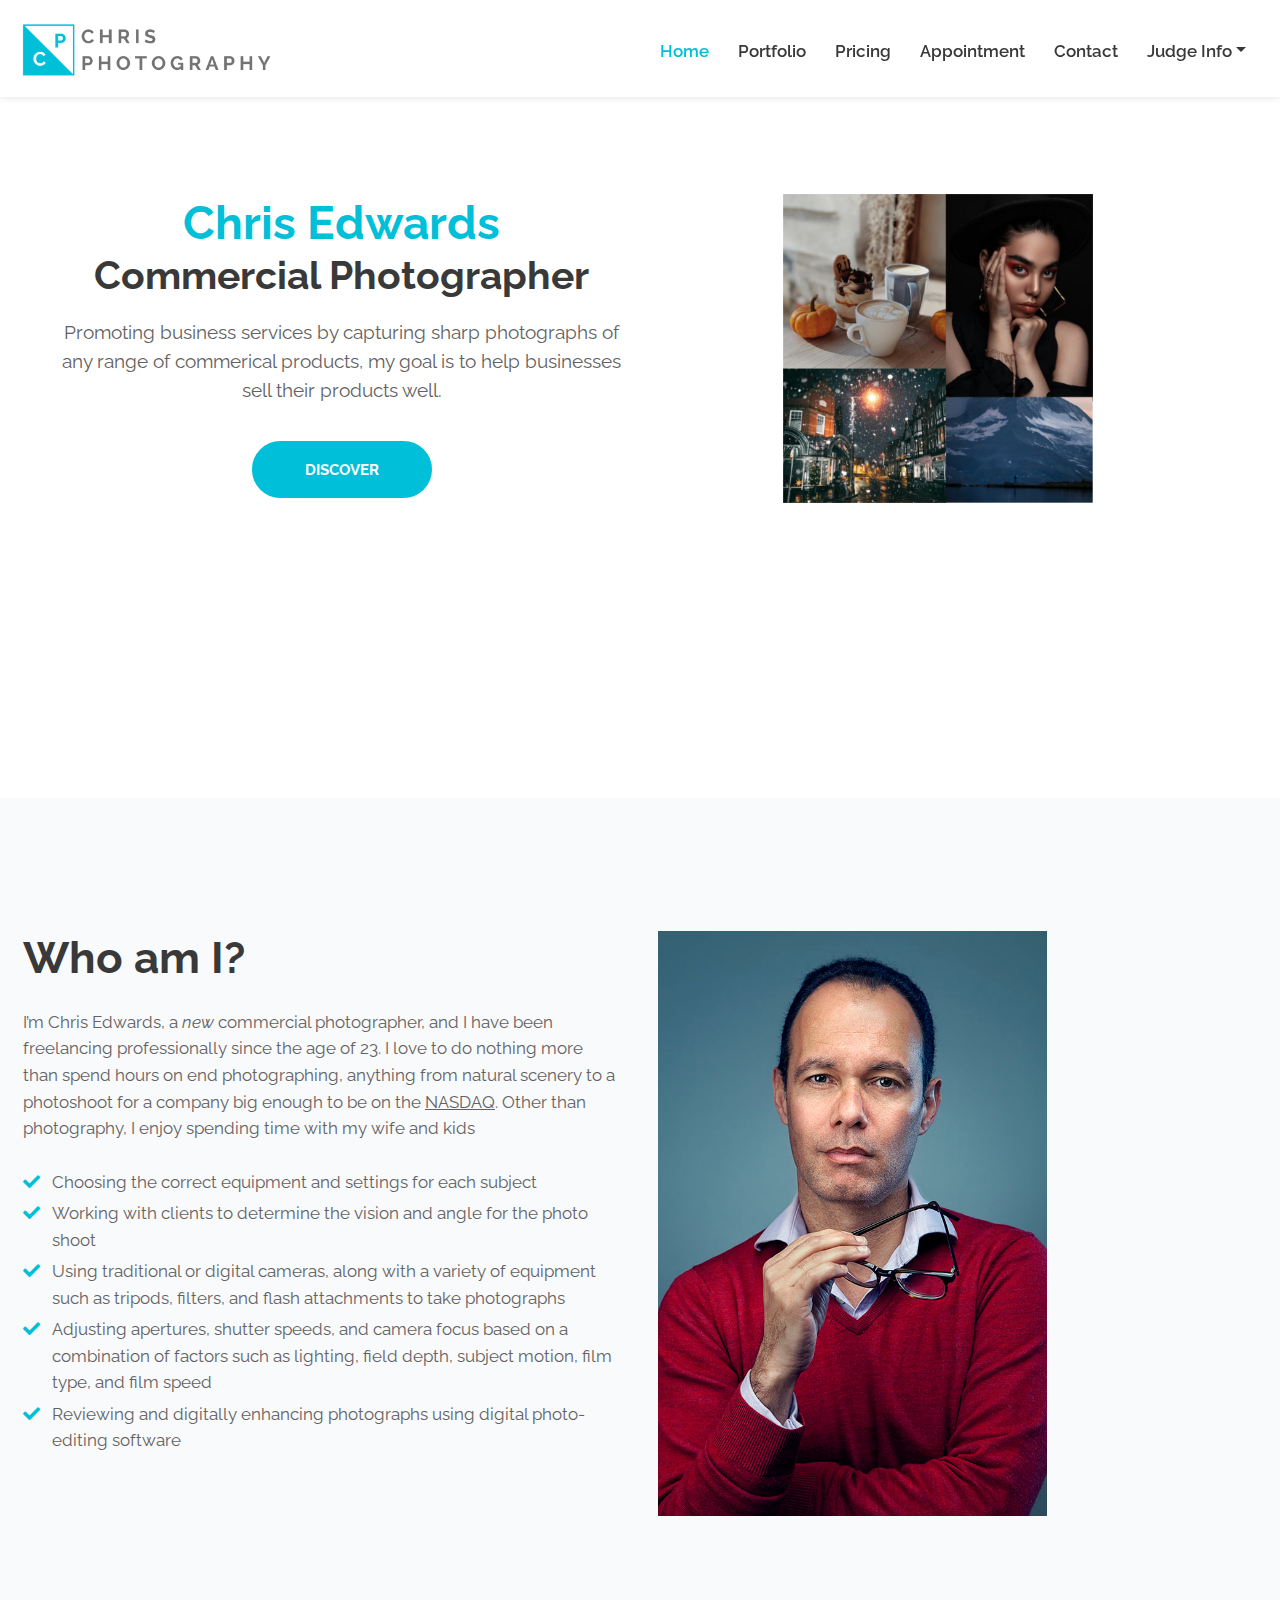
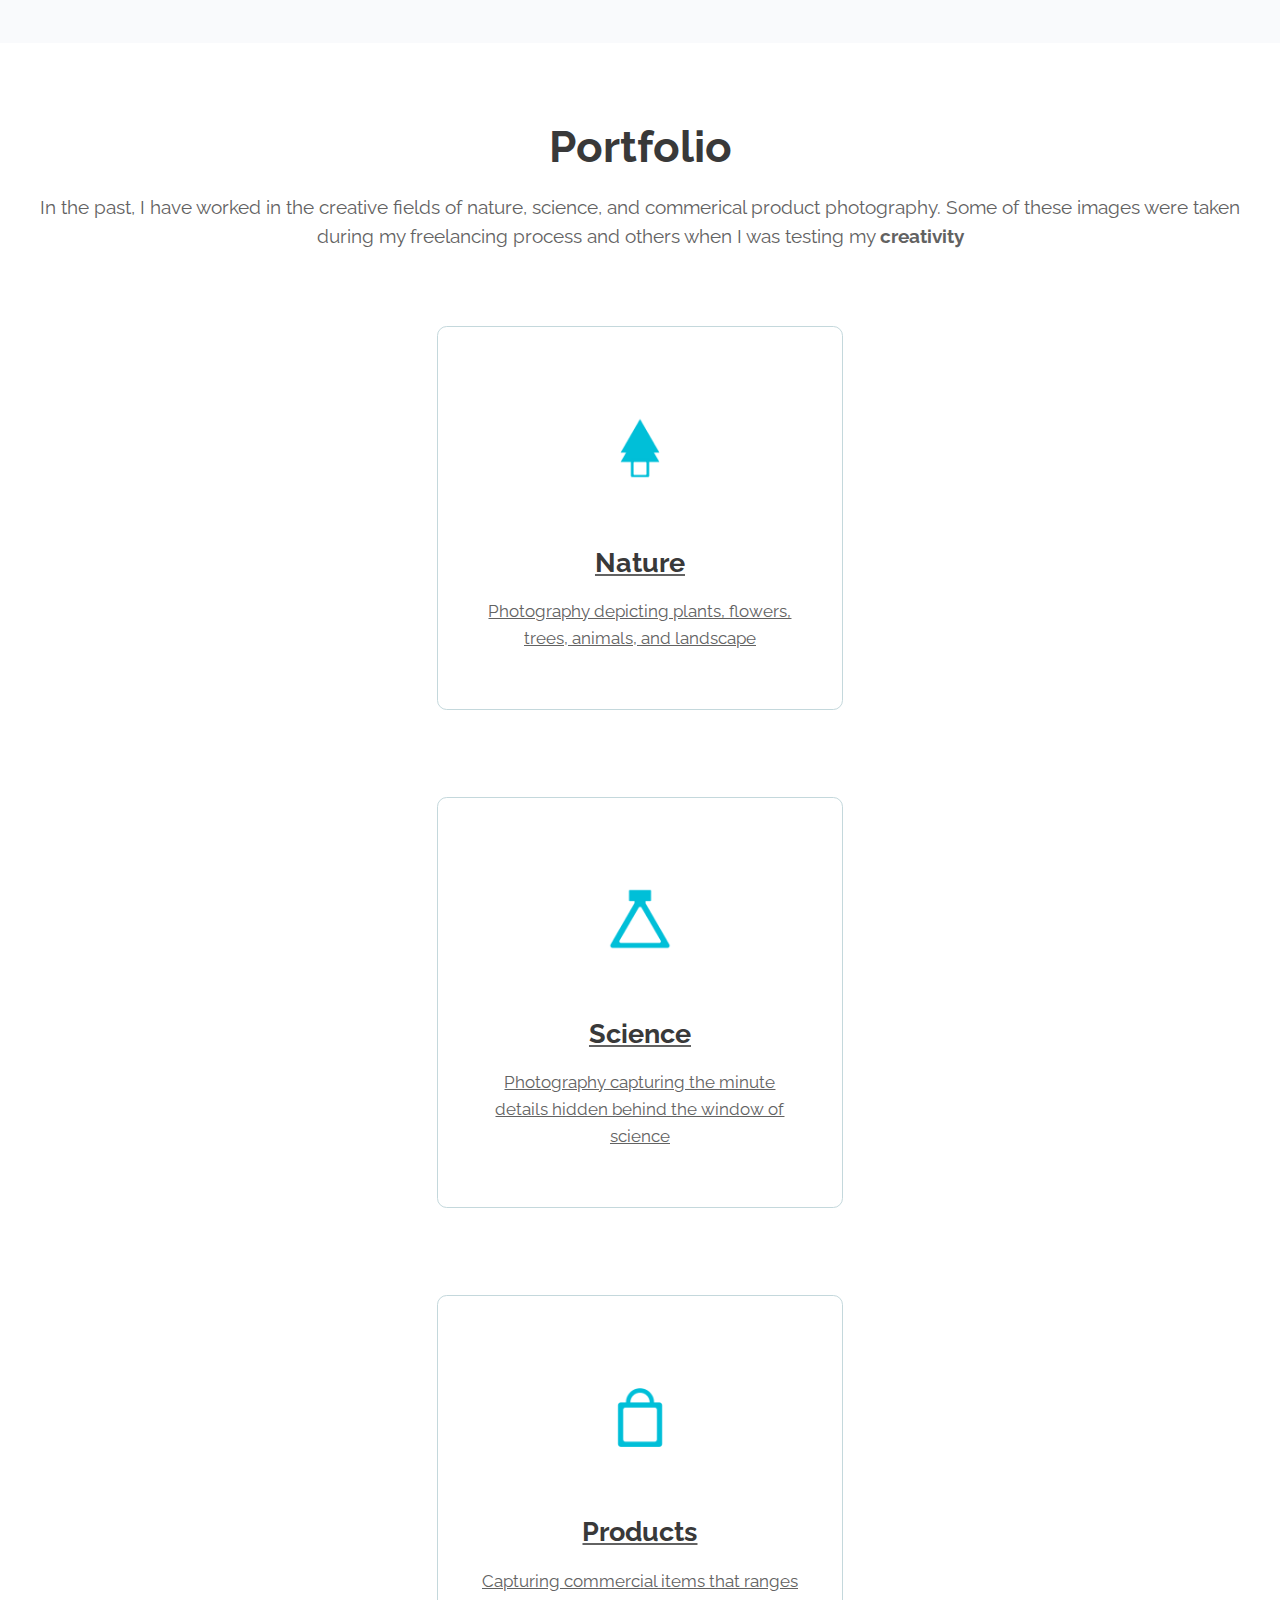
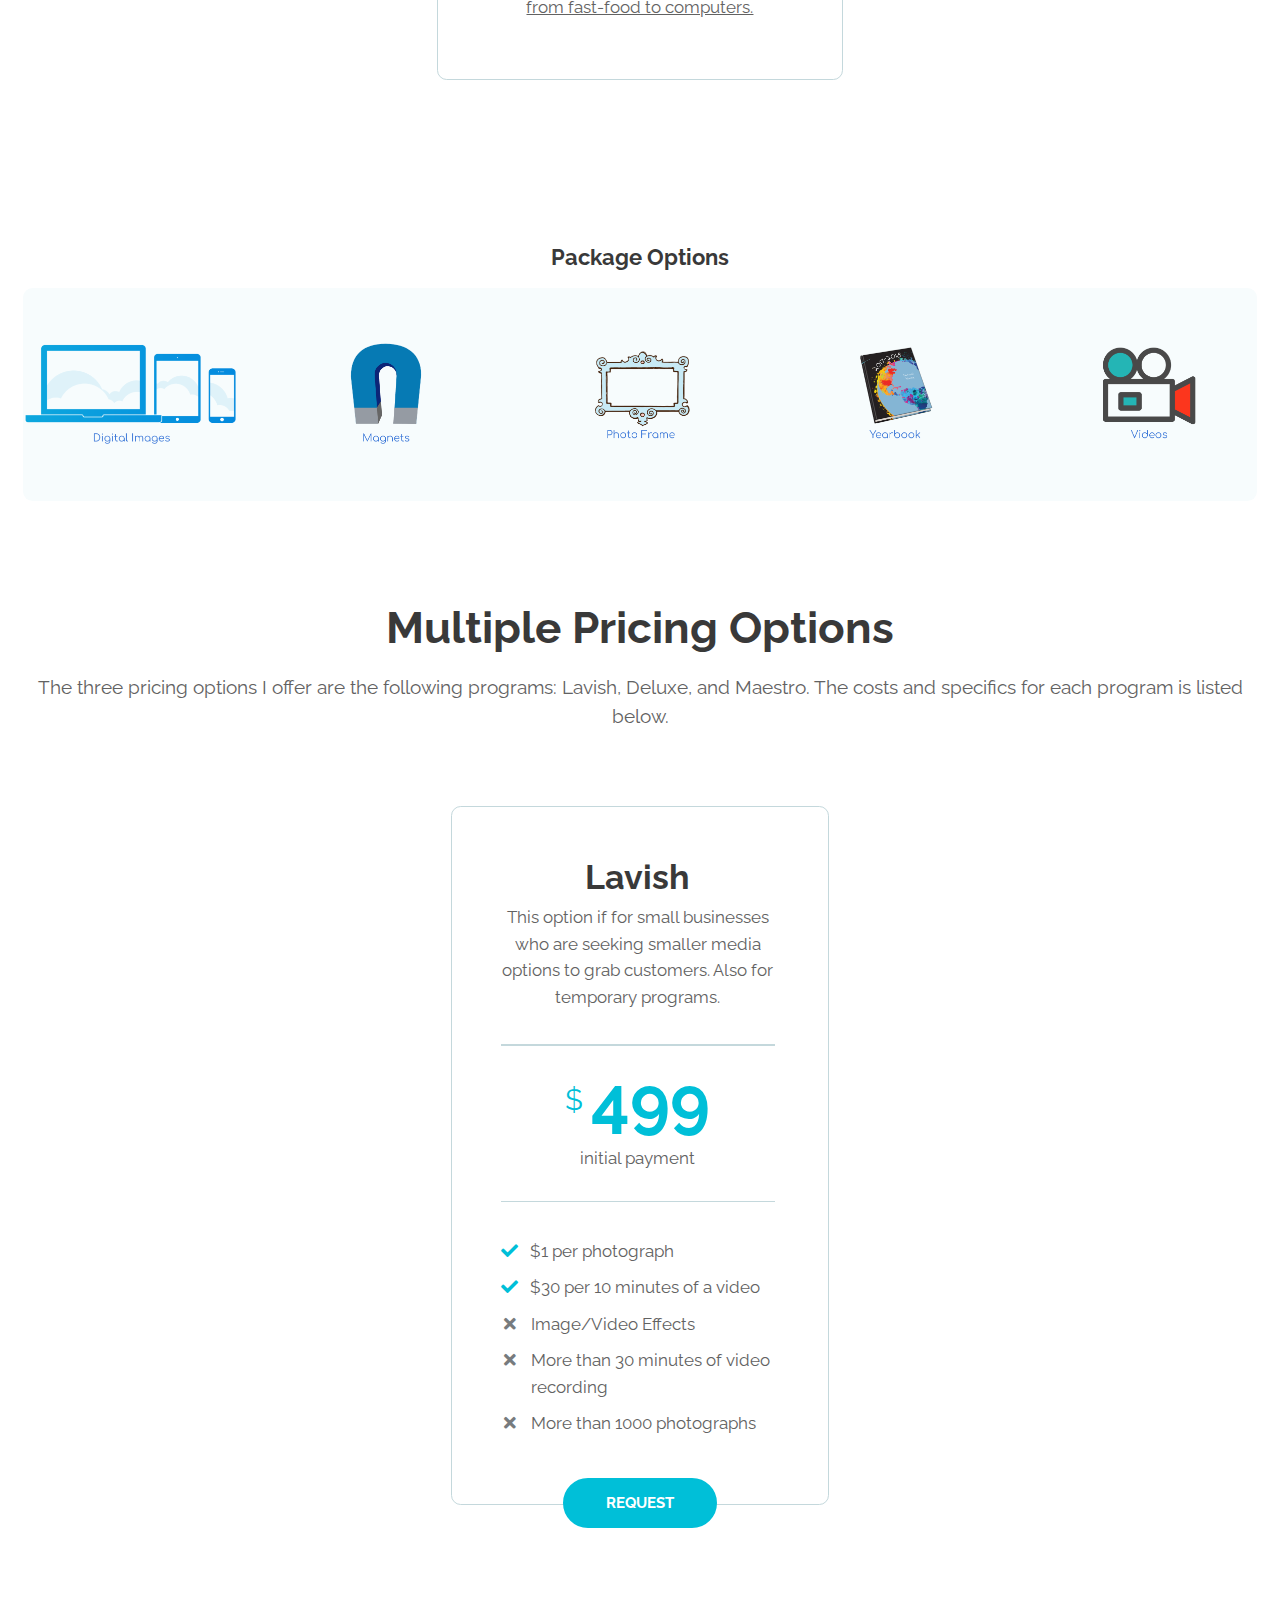
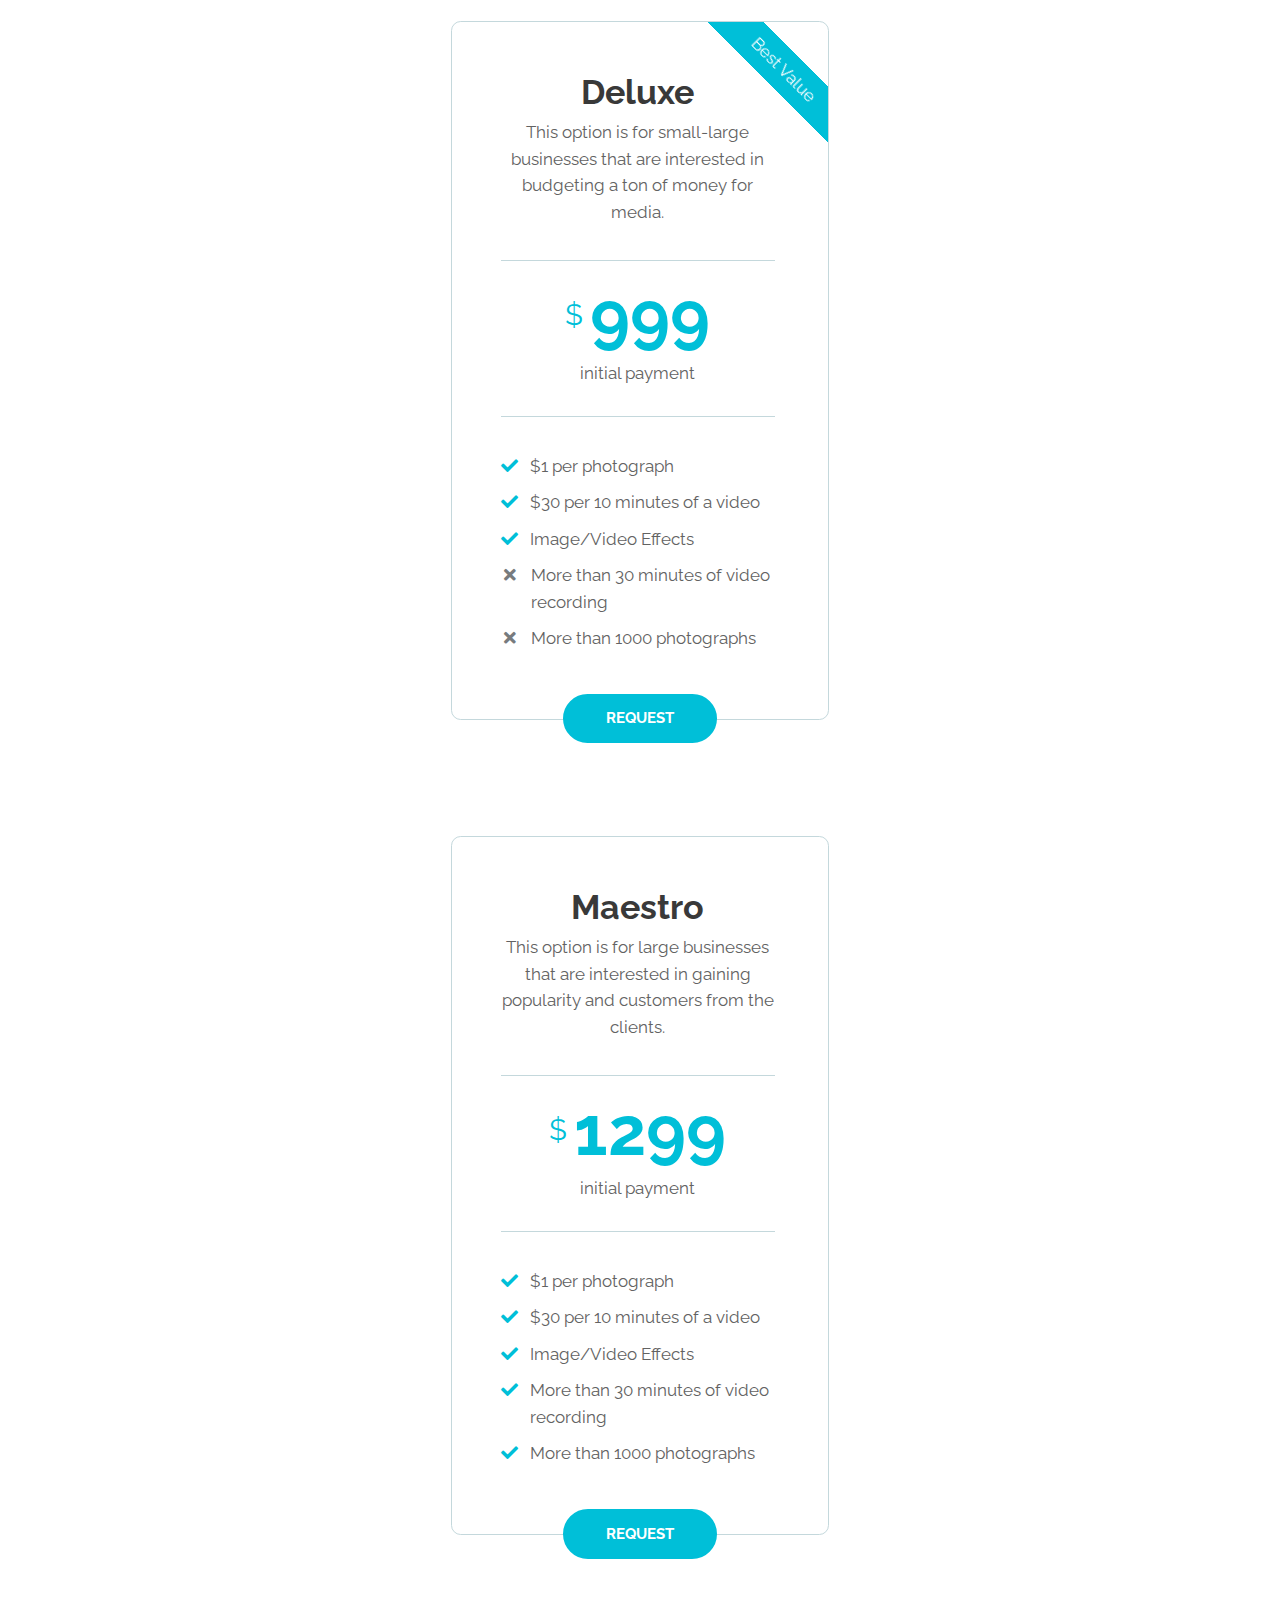
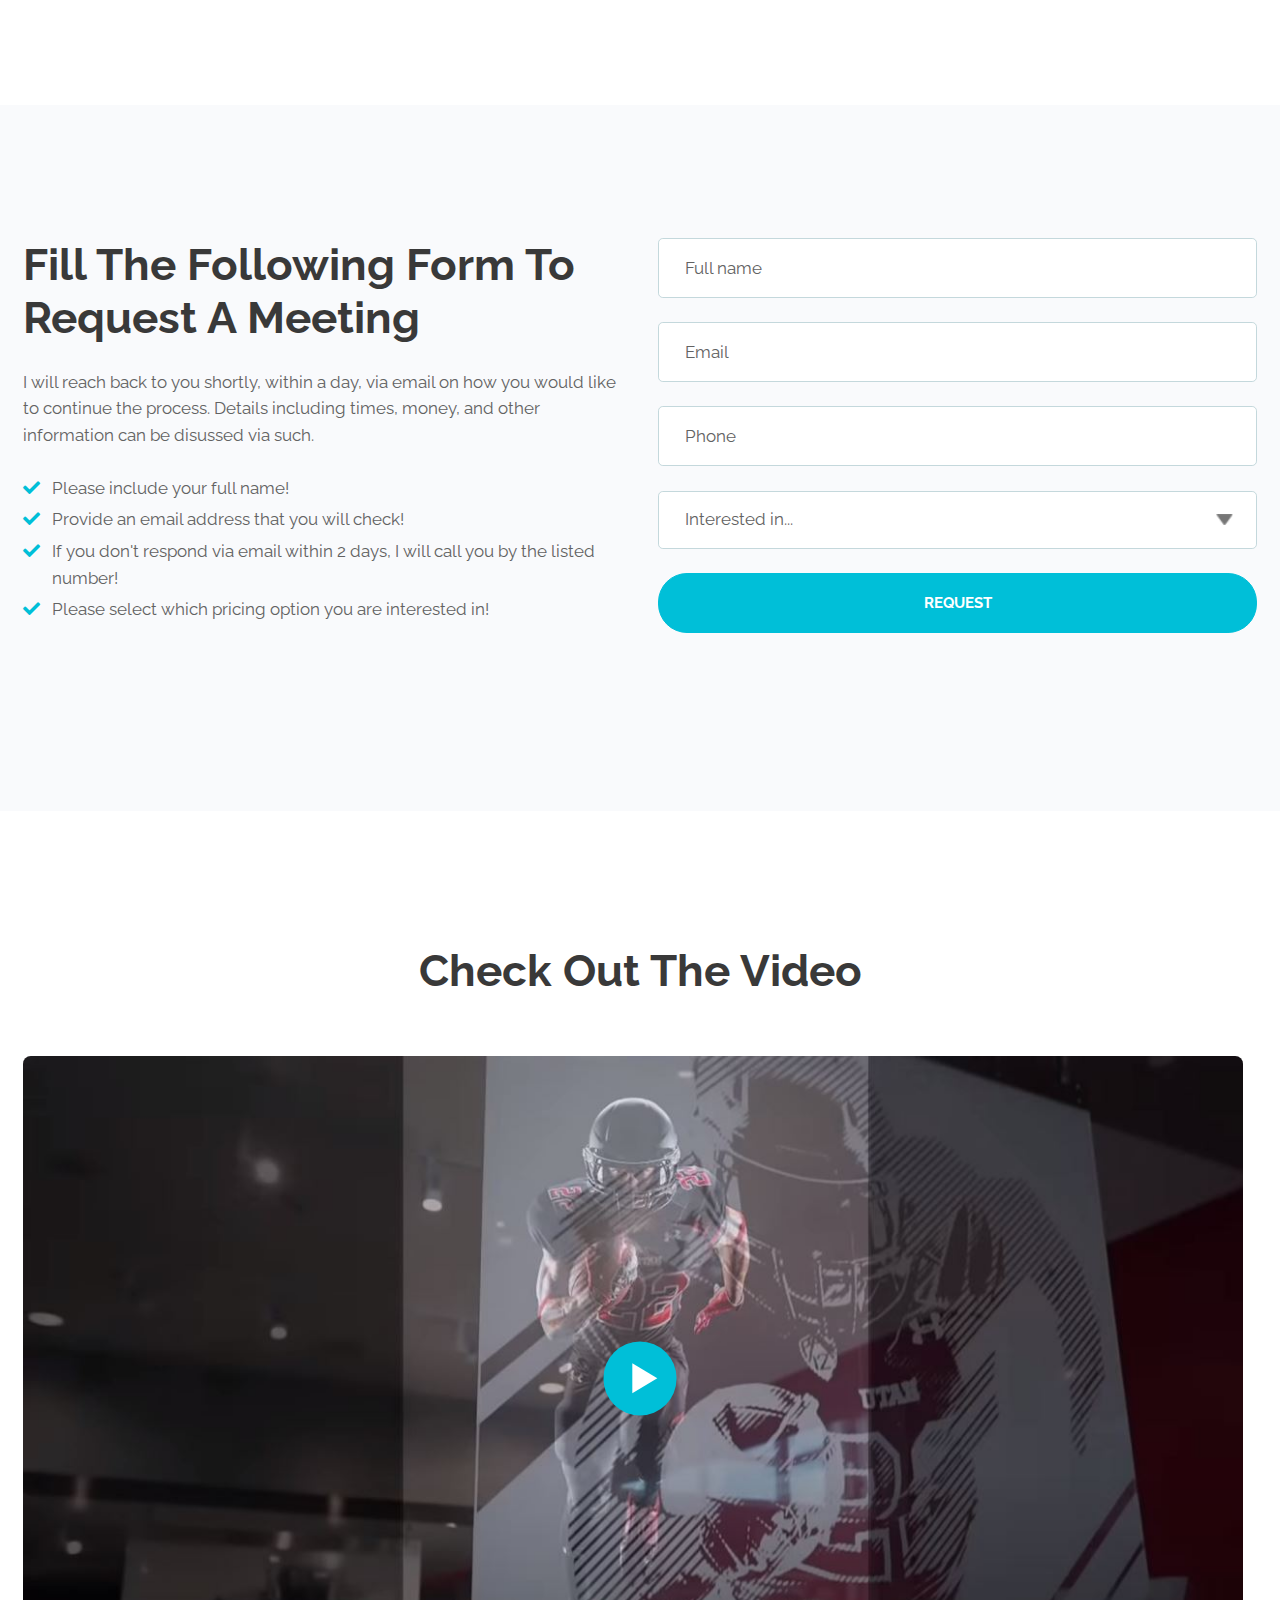
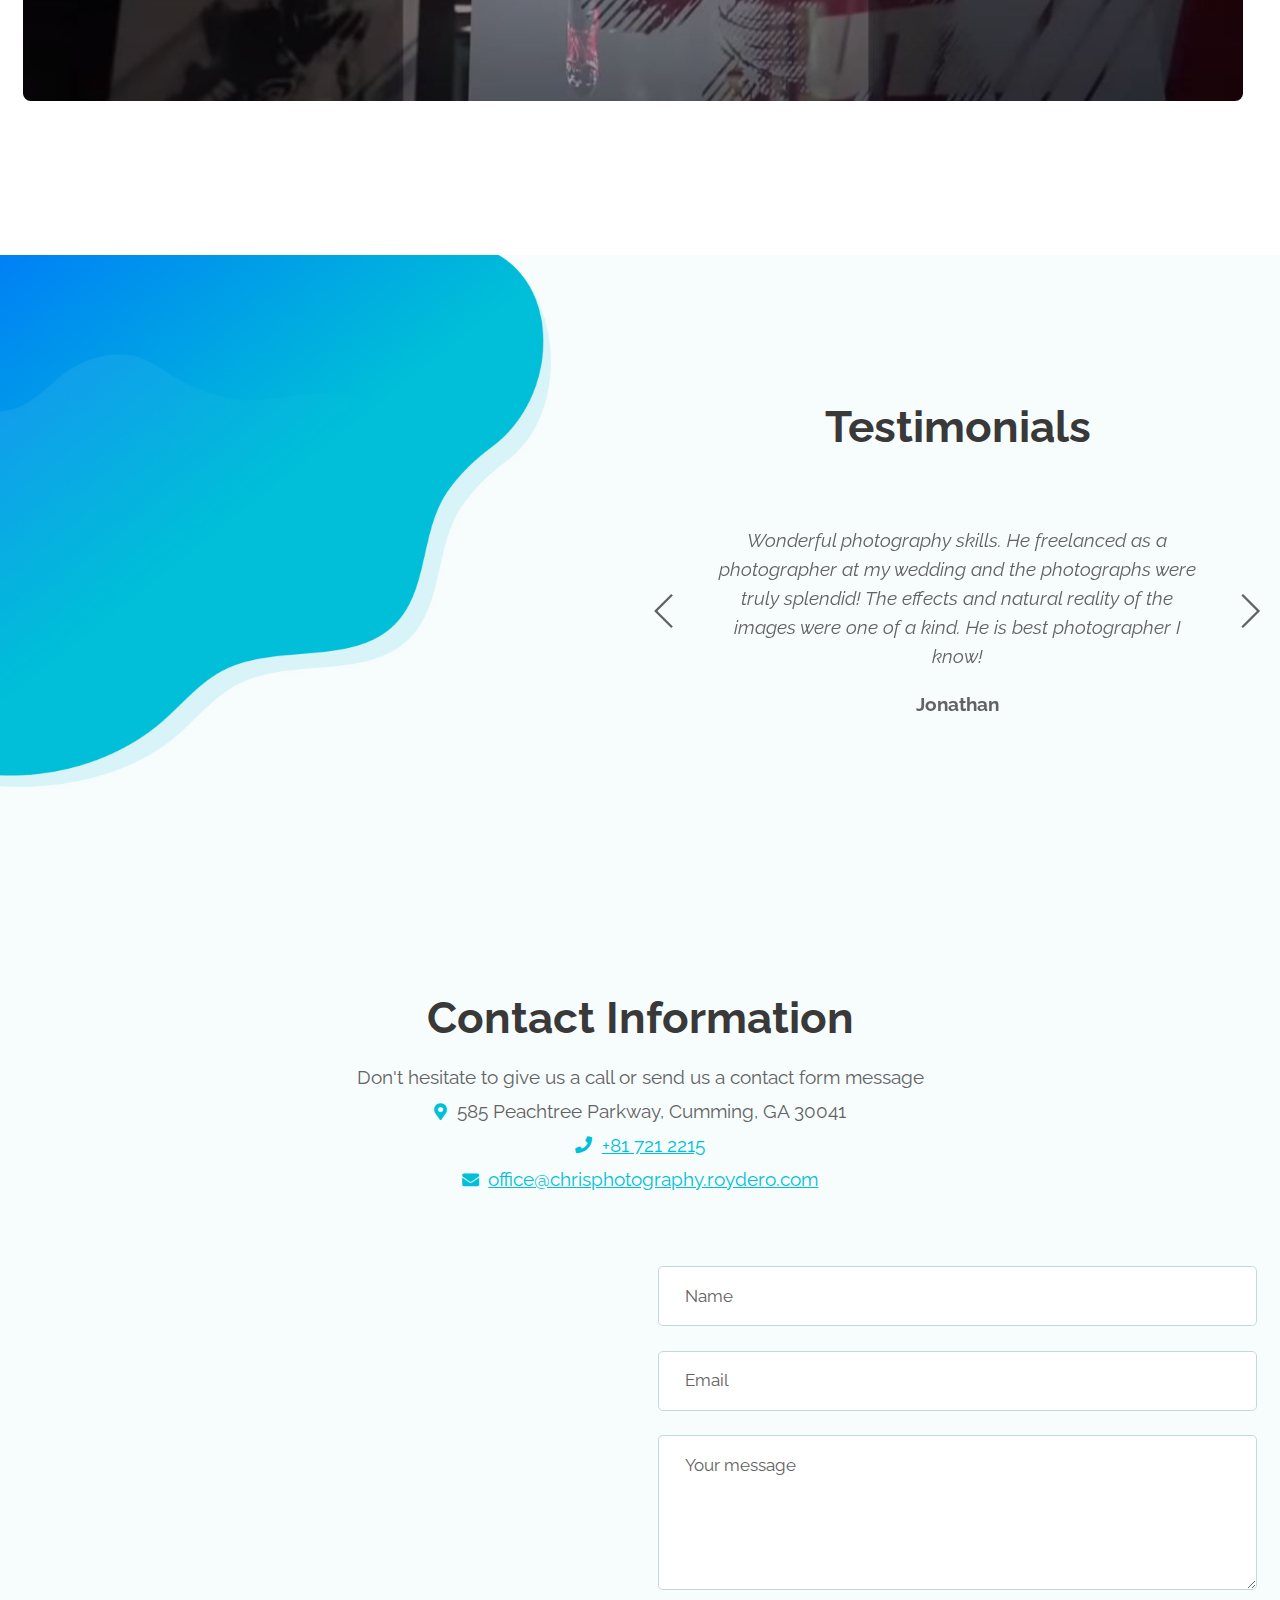
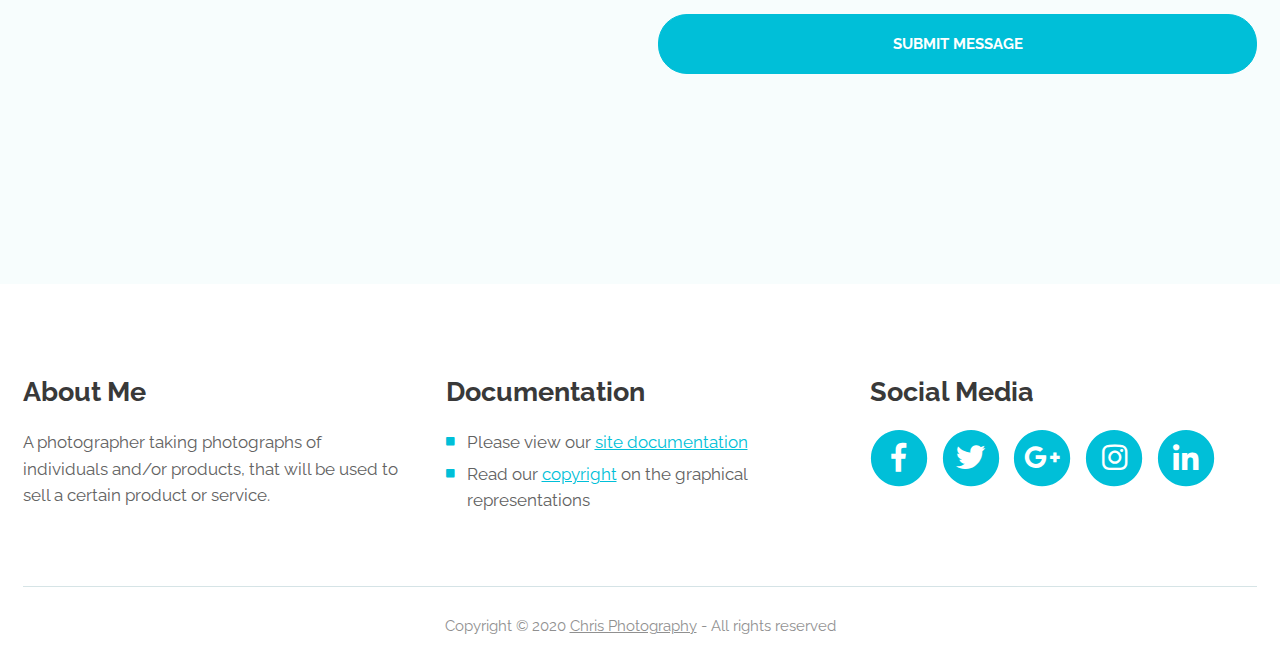
==== commit 927ca223: "image carousel edits" ====
--- a/index.html
+++ b/index.html
@@ -79,7 +79,20 @@
                         </div>
                         <div class="col-lg-6">
                             <div class="image-container">
-                                <img  class="img-fluid" src="images/main-top.png" alt="alternative">
+                                <div id="carouselExampleSlidesOnly" class="carousel slide" data-ride="carousel">
+                                    <div class="carousel-inner">
+                                      <div class="carousel-item active">
+                                        <img  style="width: 20vw; height: 20vw;" class="img-fluid" src="images/carousel/1.png" alt="alternative">
+                                      </div>
+                                      <div class="carousel-item">
+                                        <img  style="width: 20vw; height: 20vw;" src="images/carousel/2.png" class="img-fluid" alt="alternative">
+                                      </div>
+                                      <div class="carousel-item">
+                                        <img  style="width: 20vw; height: 20vw;" src="images/carousel/3.png" class="img-fluid" alt="alternative">
+                                      </div>
+                                    </div>
+                                  </div>
+
                             </div> 
                         </div> 
                     </div> 
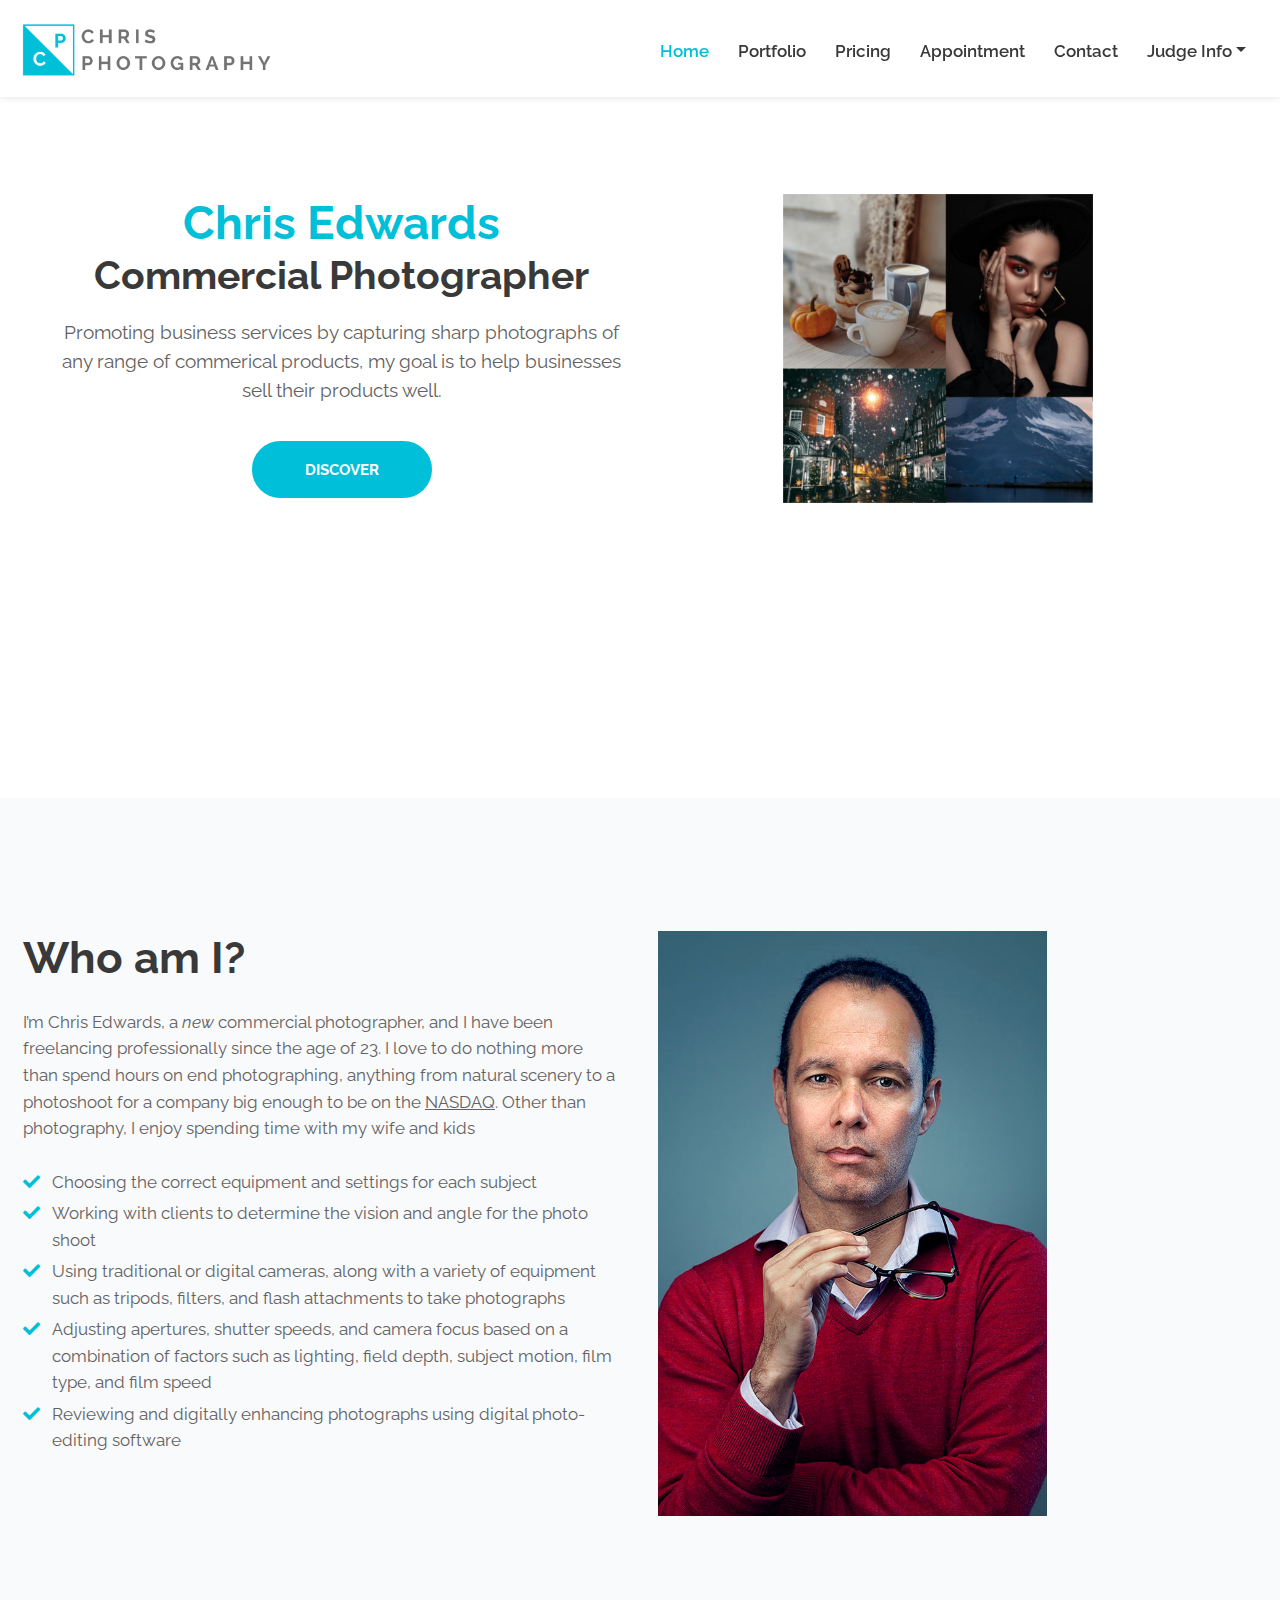
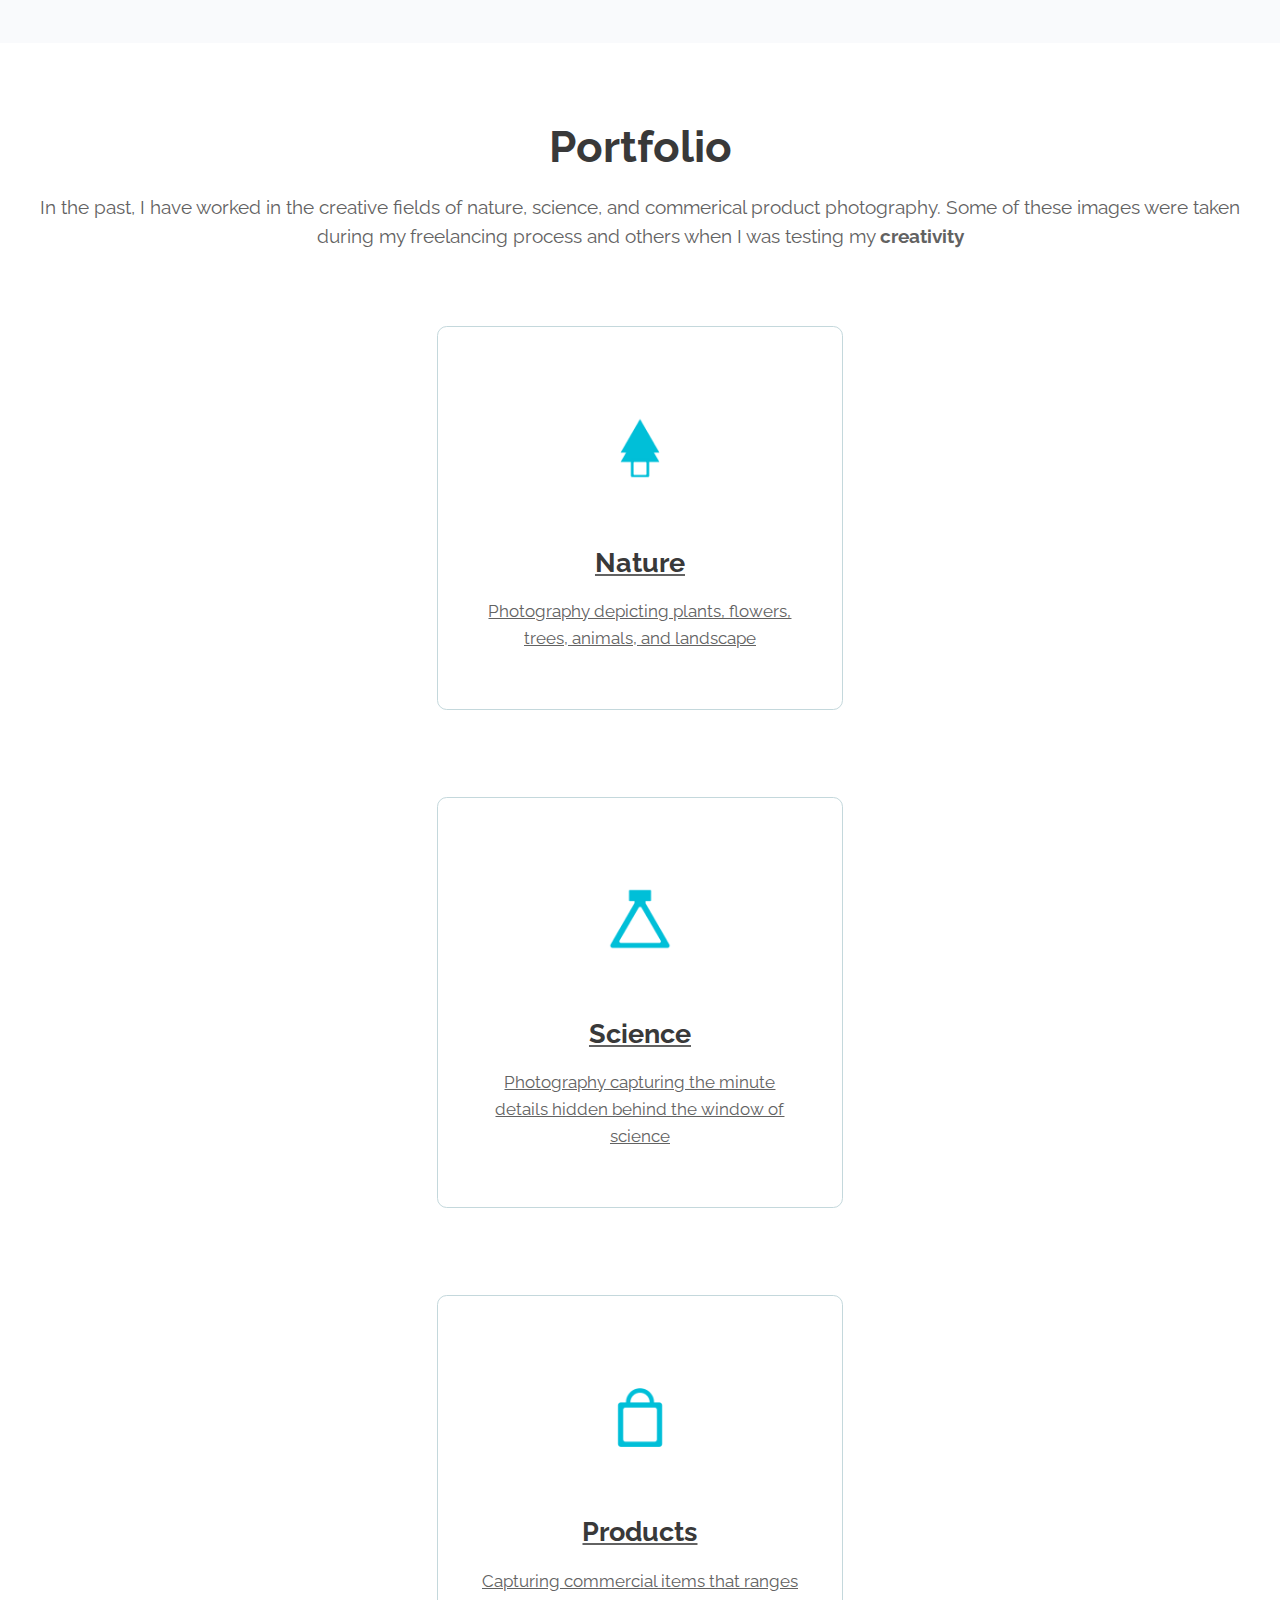
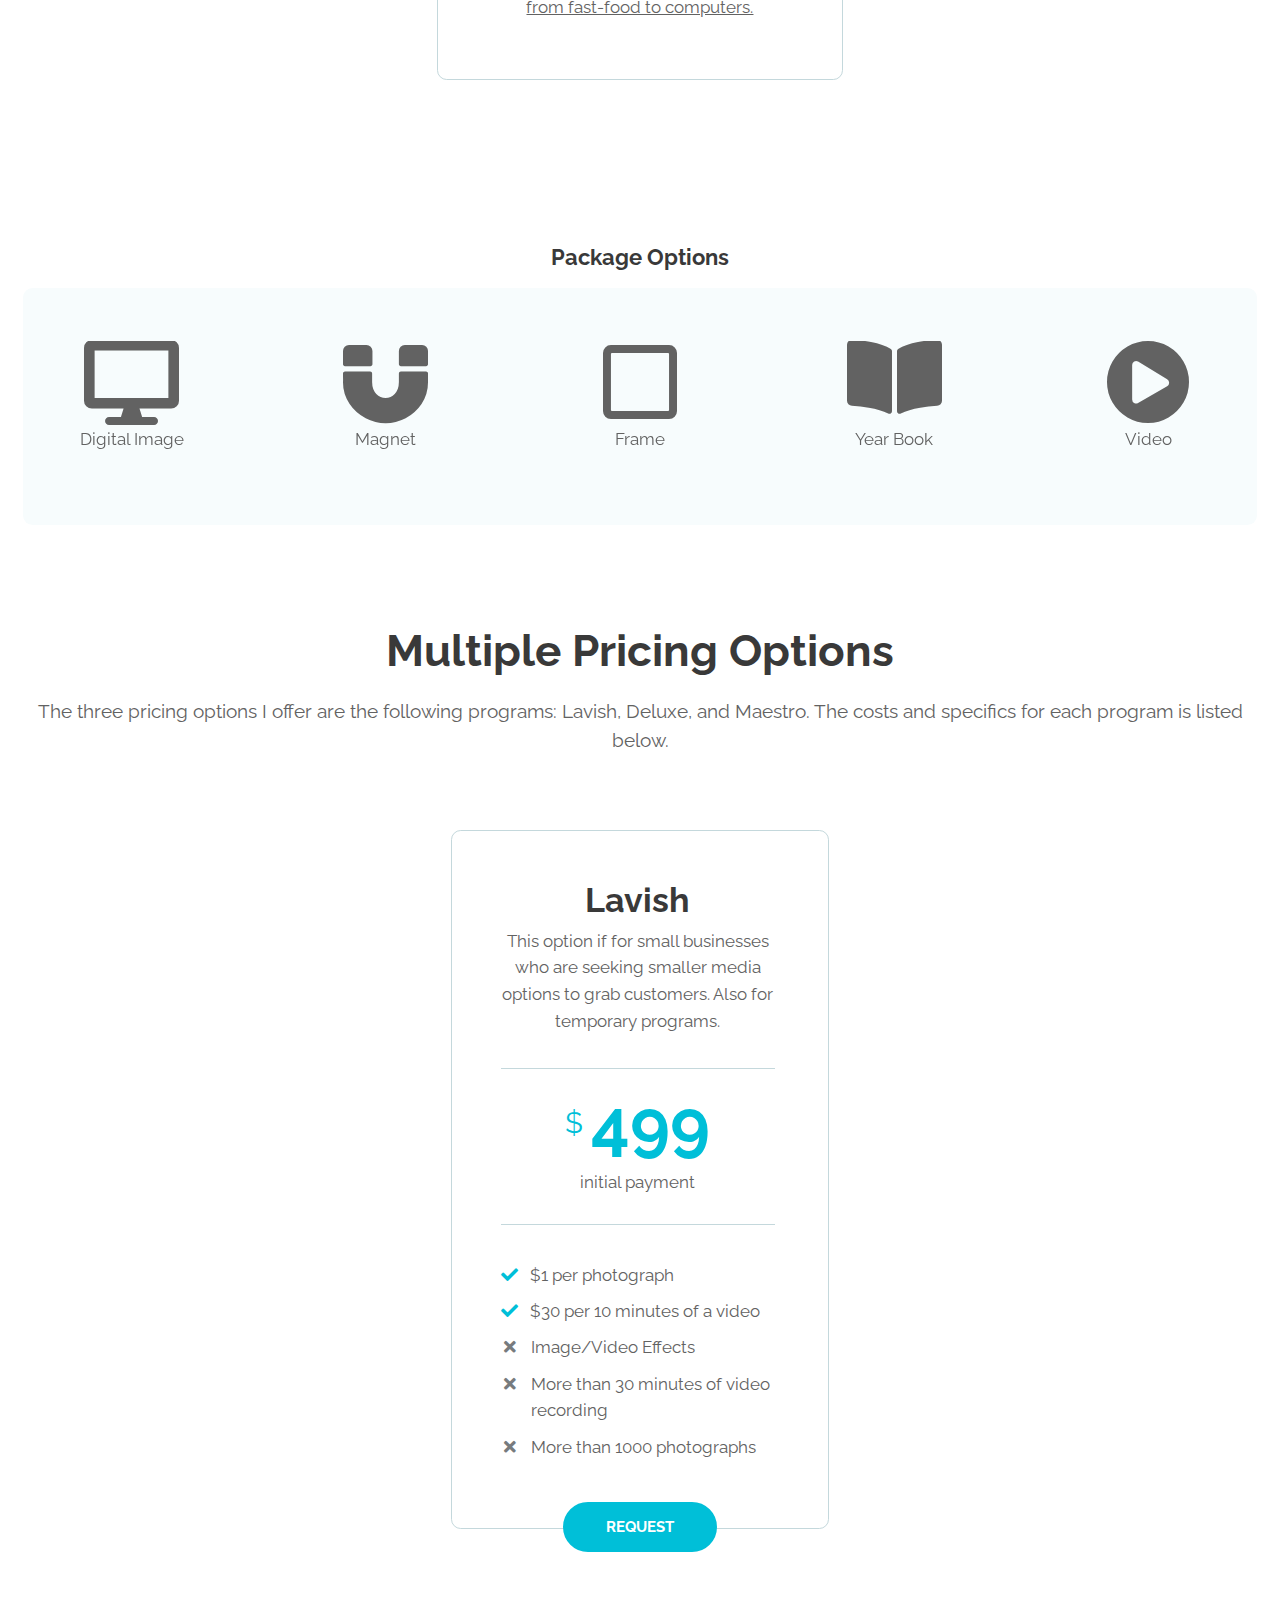
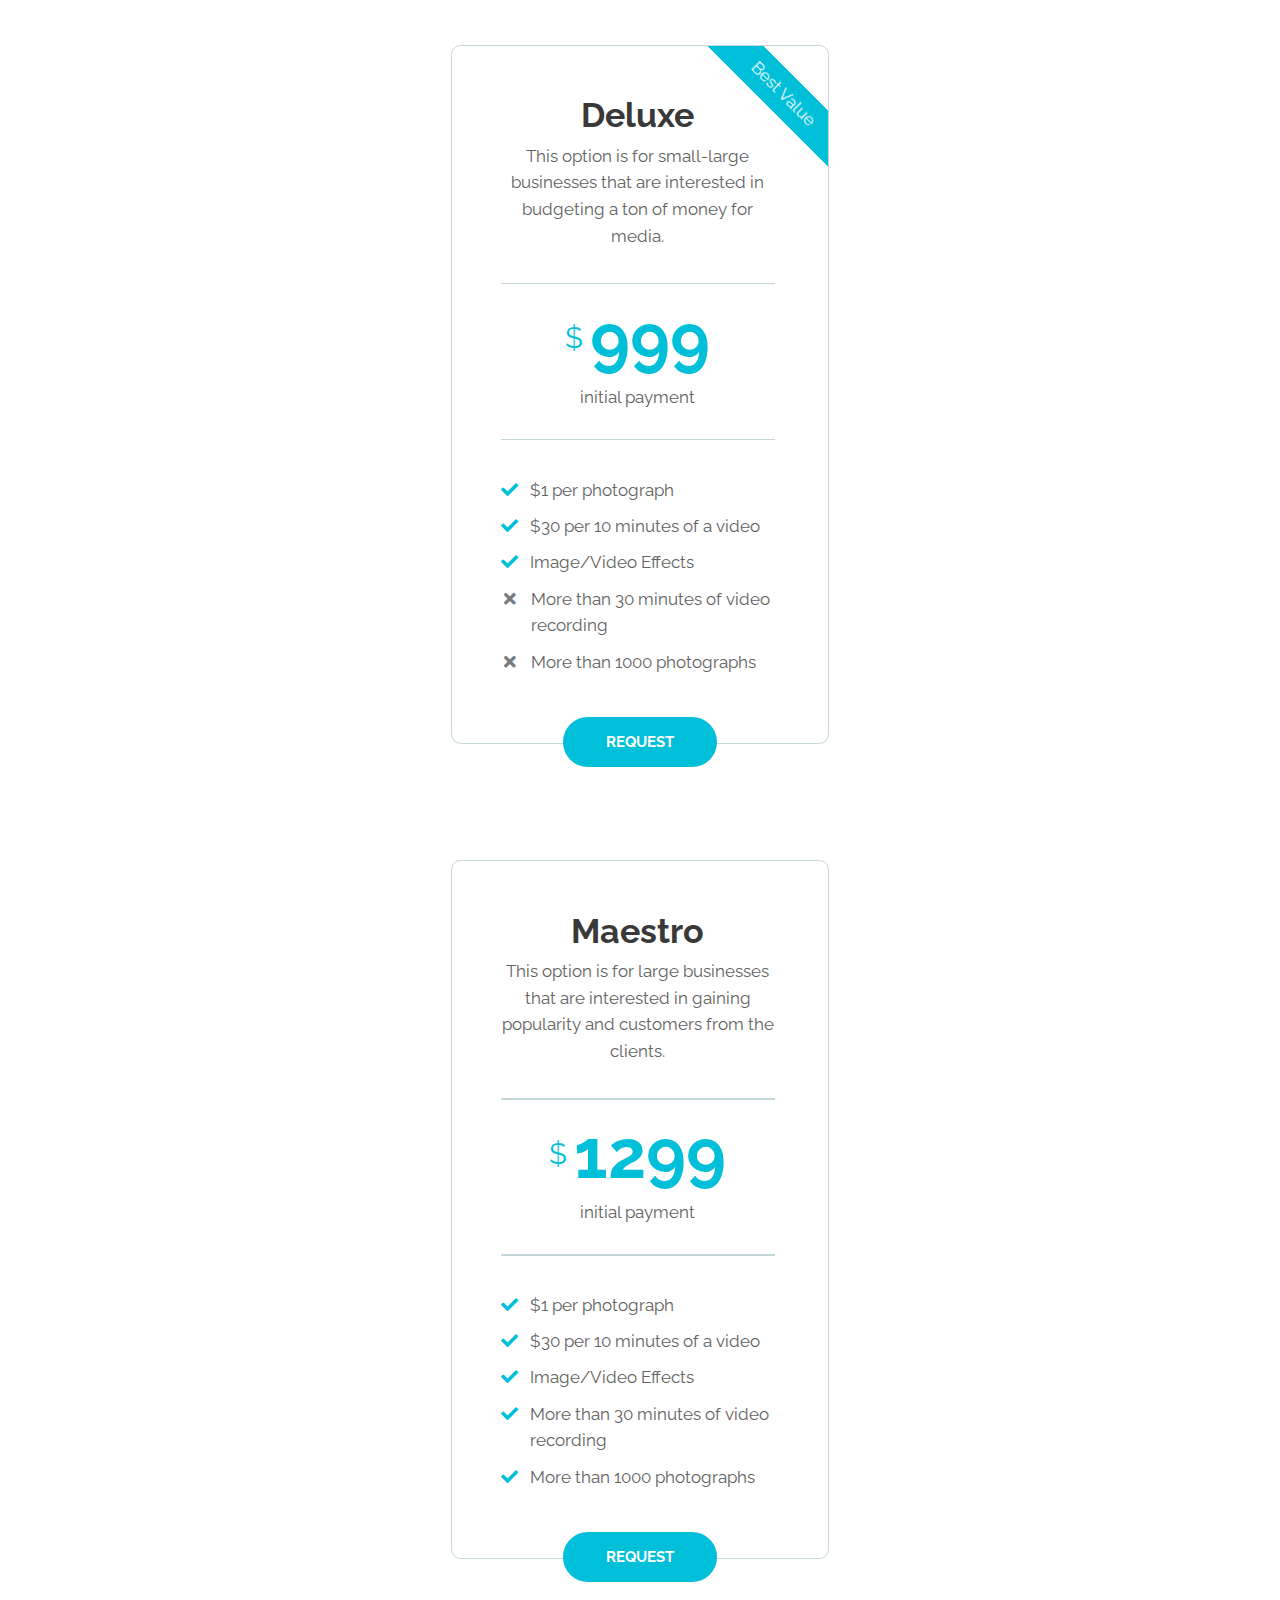
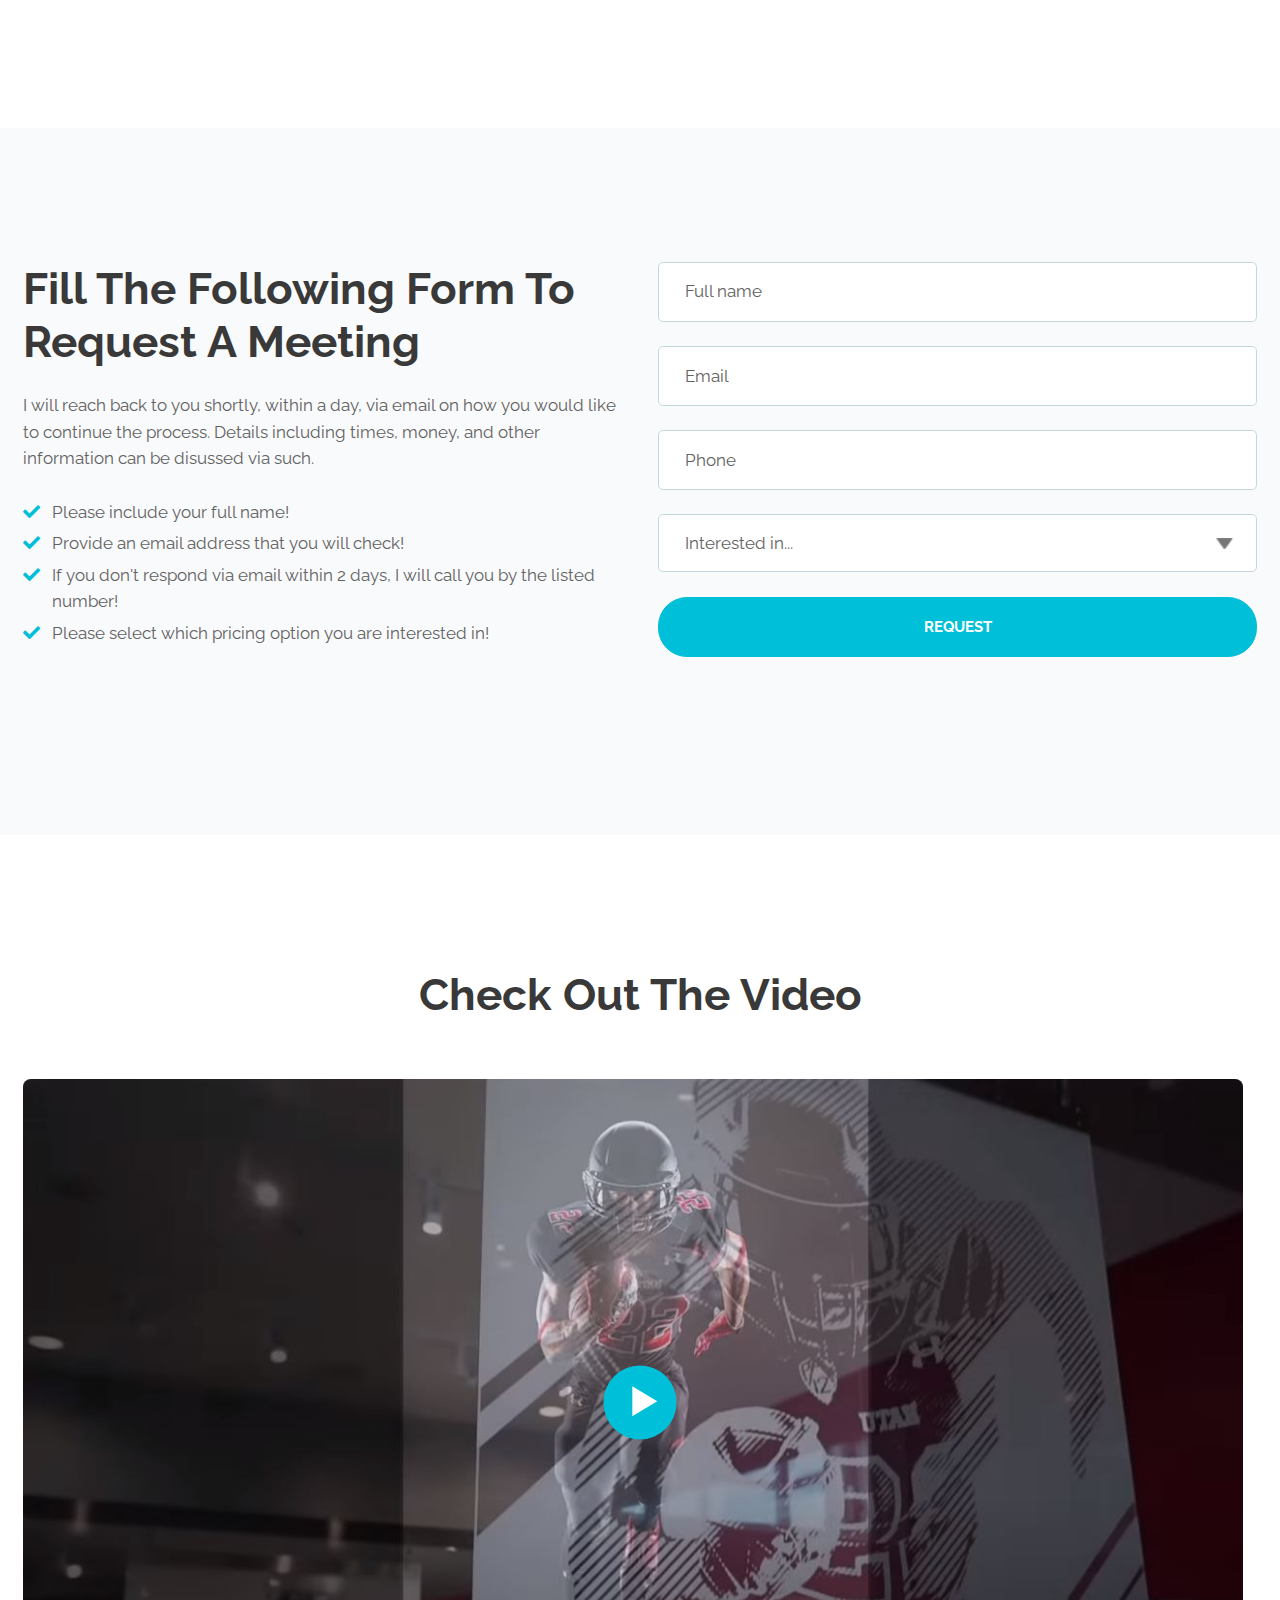
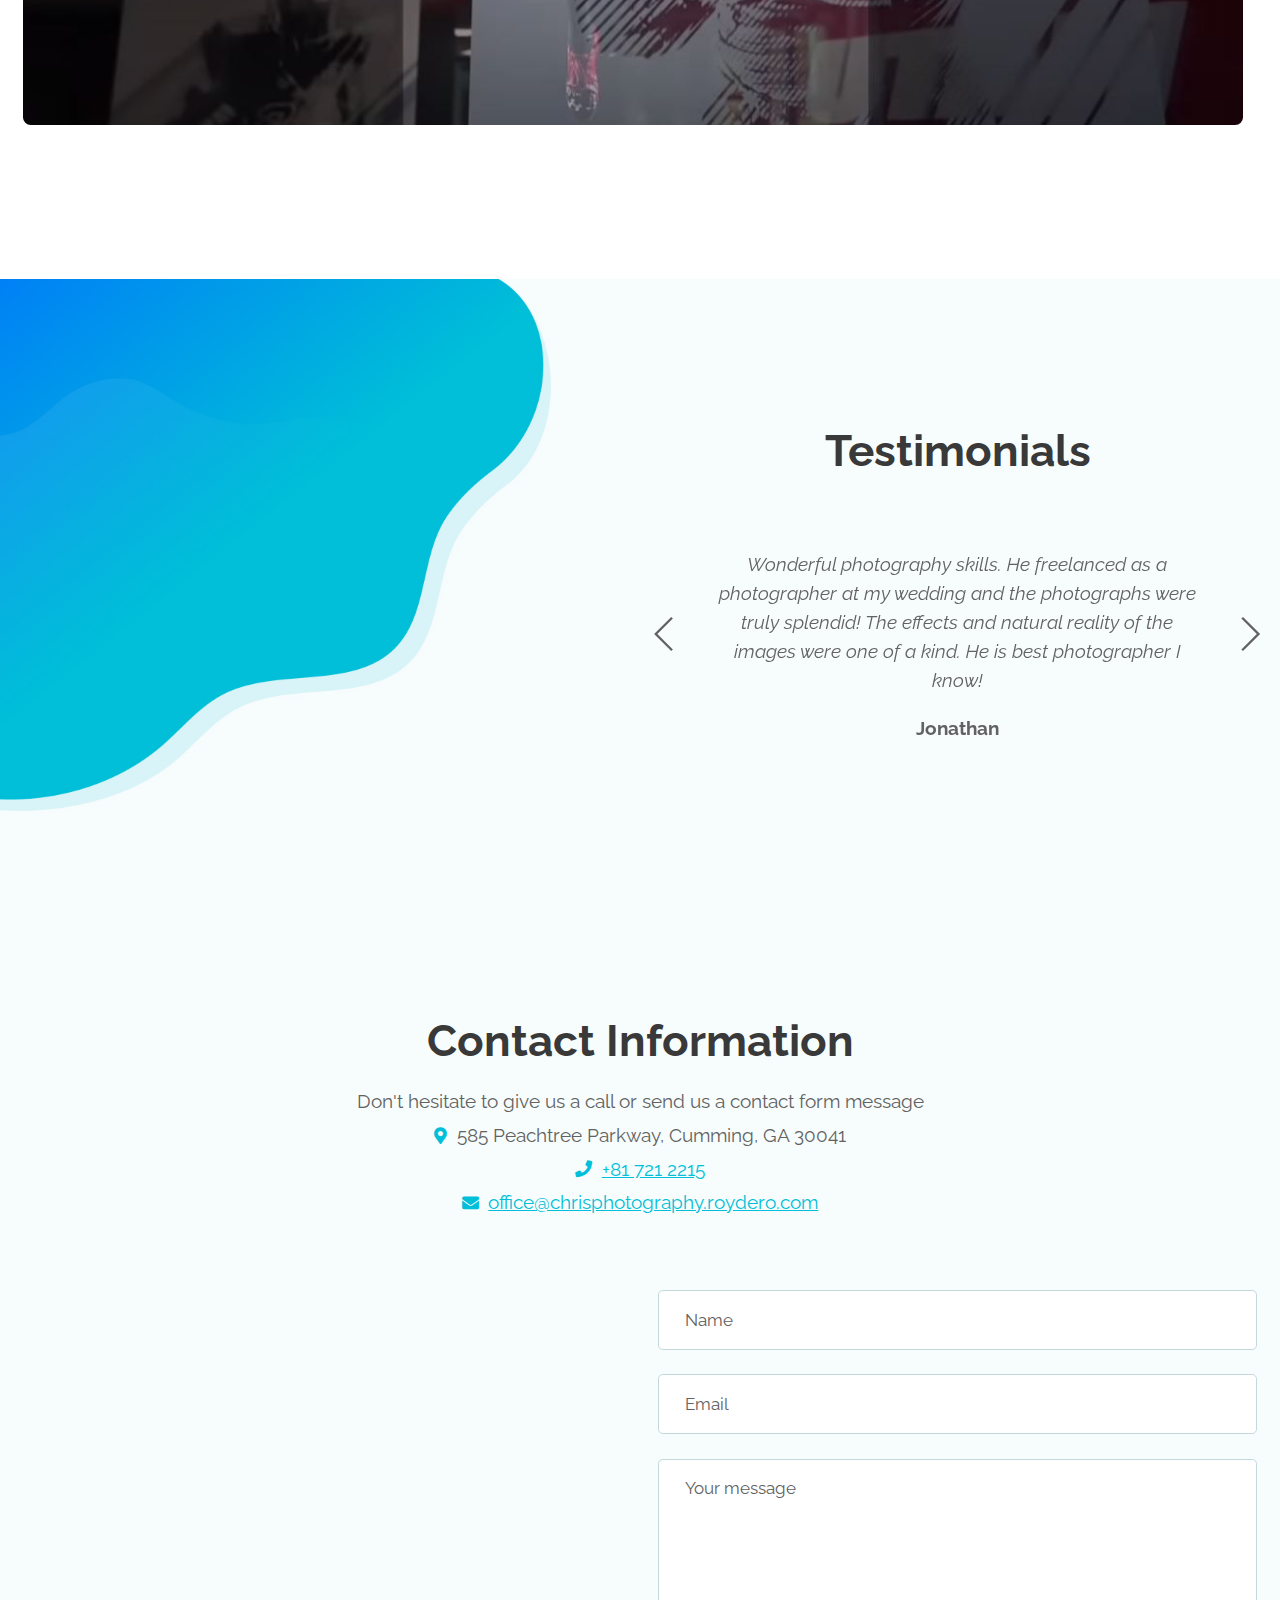
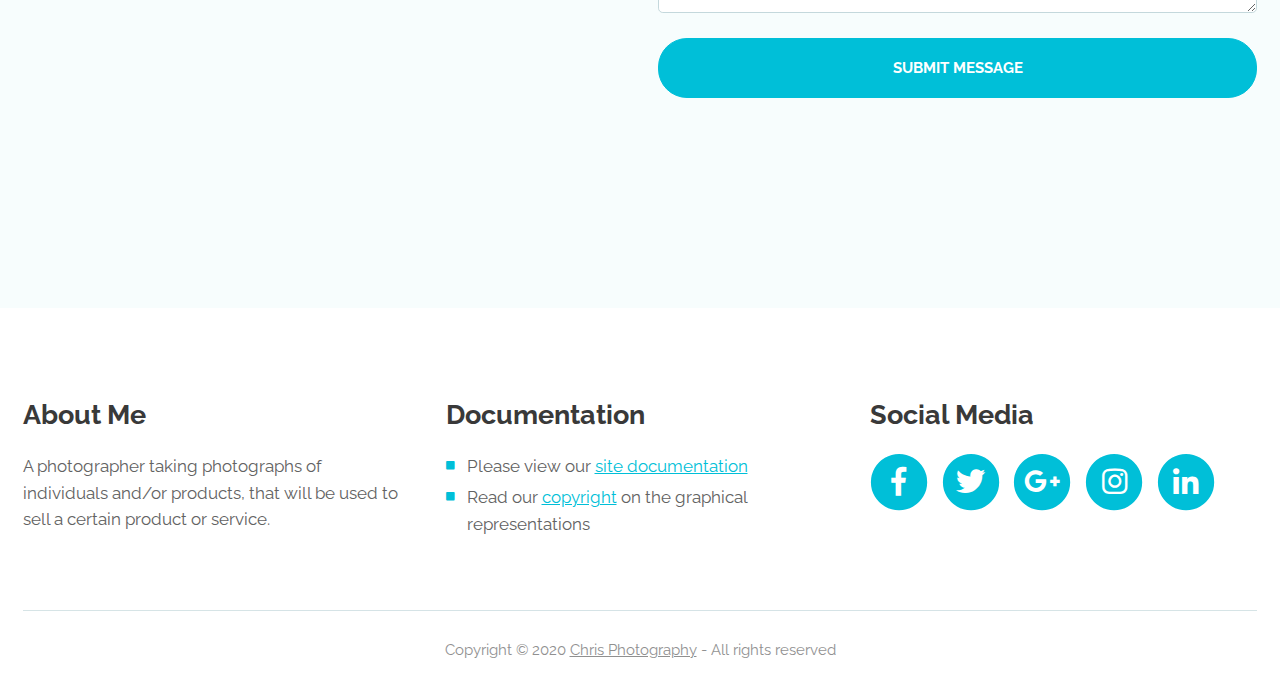
==== commit 859f7f0f: "royce's bad images are fixed now" ====
--- a/index.html
+++ b/index.html
@@ -226,32 +226,38 @@
                                 <div class="swiper-wrapper">
                                     <div class="swiper-slide">
                                         <div class="image-container">
-                                            <img style="max-width: 100%;" class="img-responsive" src="images/packageA.png" alt="Package A">
+                                            <i class="fas fa-desktop packageoption"></i>
+                                            <p>Digital Image</p>
                                         </div>
                                     </div>
                                     <div class="swiper-slide">
                                         <div class="image-container">
-                                            <img style="max-width: 100%;" class="img-responsive" src="images/packageB.png" alt="Package B">
+                                            <i class="fas fa-magnet packageoption"></i>
+                                            <p>Magnet</p>
                                         </div>
                                     </div>
                                     <div class="swiper-slide">
                                         <div class="image-container">
-                                            <img style="max-width: 100%;" class="img-responsive" src="images/packageC.png" alt="Package C">
+                                            <i class="far fa-square packageoption"></i>
+                                            <p>Frame</p>
                                         </div>
                                     </div>
                                     <div class="swiper-slide">
                                         <div class="image-container">
-                                            <img style="max-width: 100%;" class="img-responsive" src="images/packageD.png" alt="Package D">
+                                            <i class="fas fa-book-open packageoption"></i>
+                                            <p>Year Book</p>
                                         </div>
                                     </div>
                                     <div class="swiper-slide">
                                         <div class="image-container">
-                                            <img style="max-width: 100%;" class="img-responsive" src="images/packageE.png" alt="Package E">
+                                            <i class="fas fa-play-circle packageoption"></i>
+                                            <p>Video</p>
                                         </div>
                                     </div>
                                     <div class="swiper-slide">
                                         <div class="image-container">
-                                            <img style="max-width: 100%;" class="img-responsive" src="images/packageF.png" alt="Package F">
+                                            <i class="fas fa-volume-up packageoption"></i>
+                                            <p>Podcasts</p>
                                         </div>
                                     </div>
                                 </div> 
--- a/css/styles.css
+++ b/css/styles.css
@@ -5,7 +5,9 @@
     width: 100%;
 	height: 100%;
 }
-
+.packageoption{
+	font-size: 500%;
+}
 body, p {
 	color: #626262; 
 	font: 400 0.875rem/1.375rem "Raleway", sans-serif;
